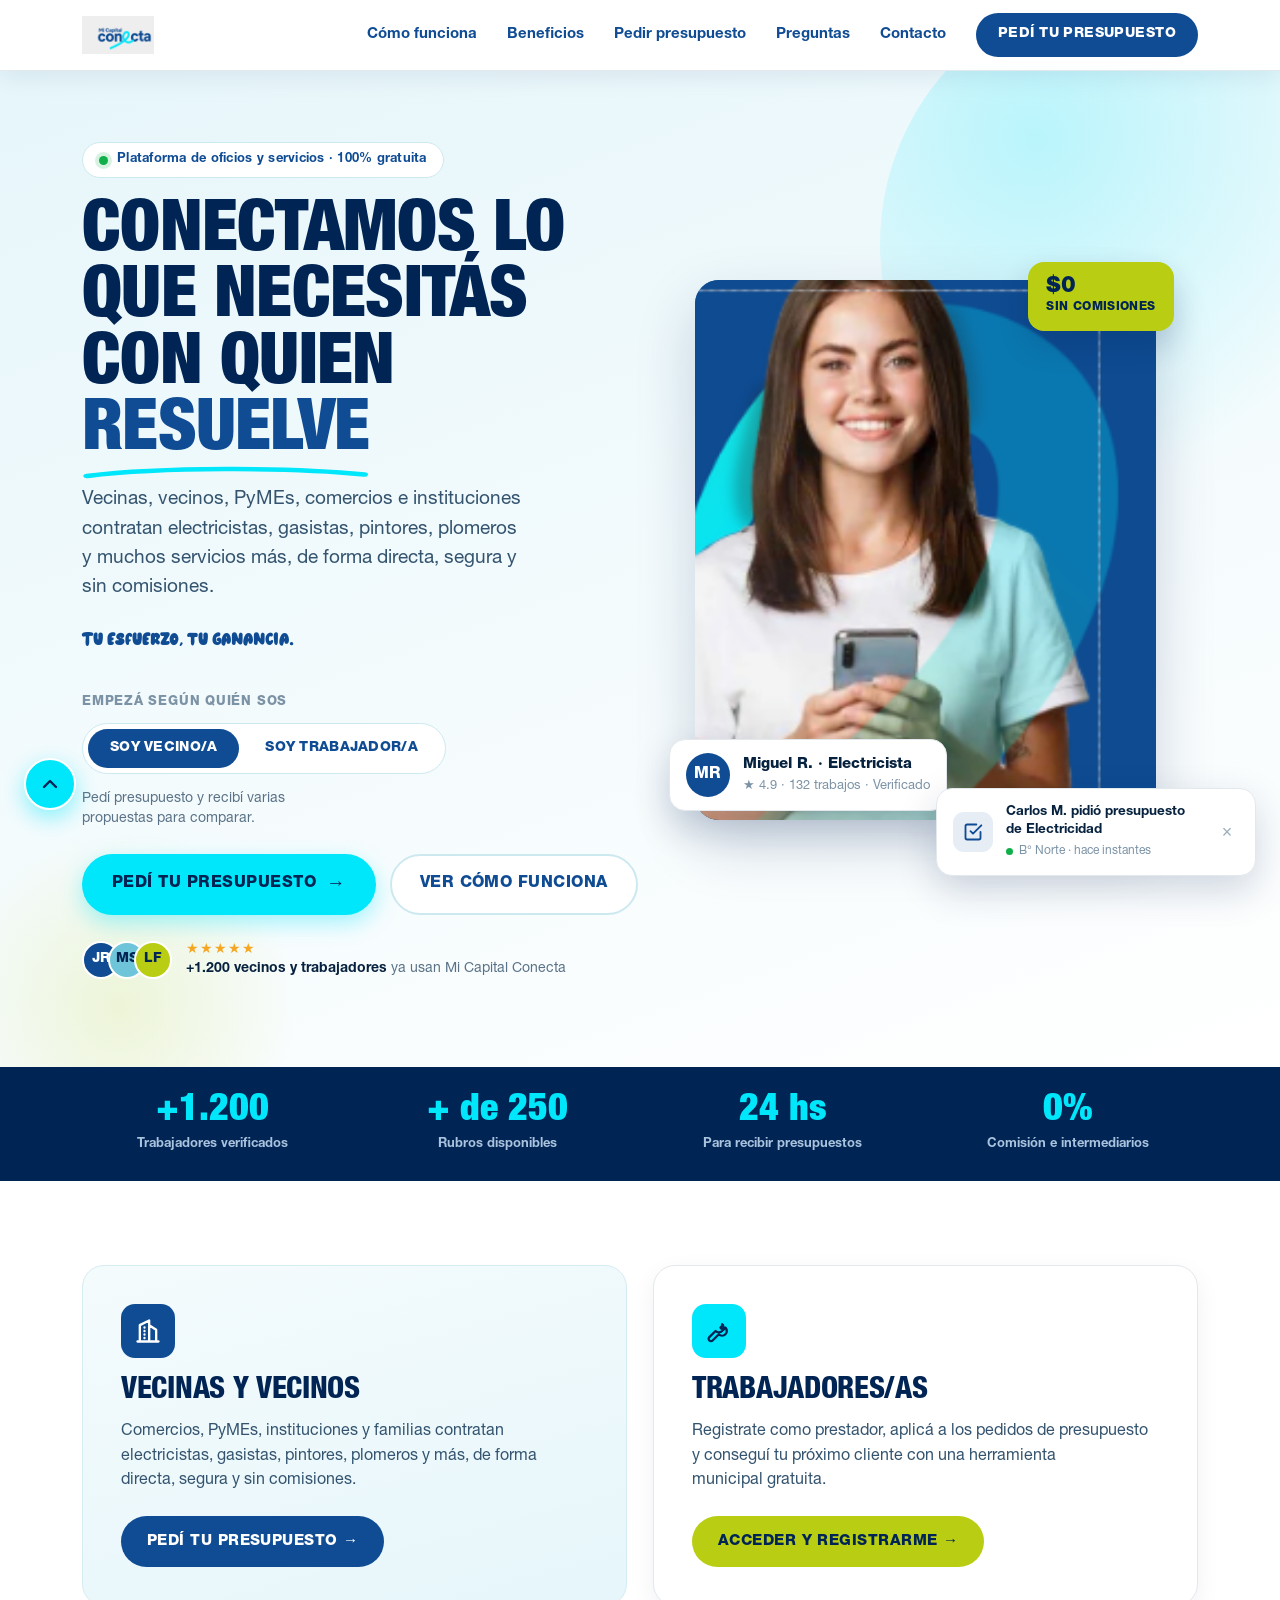
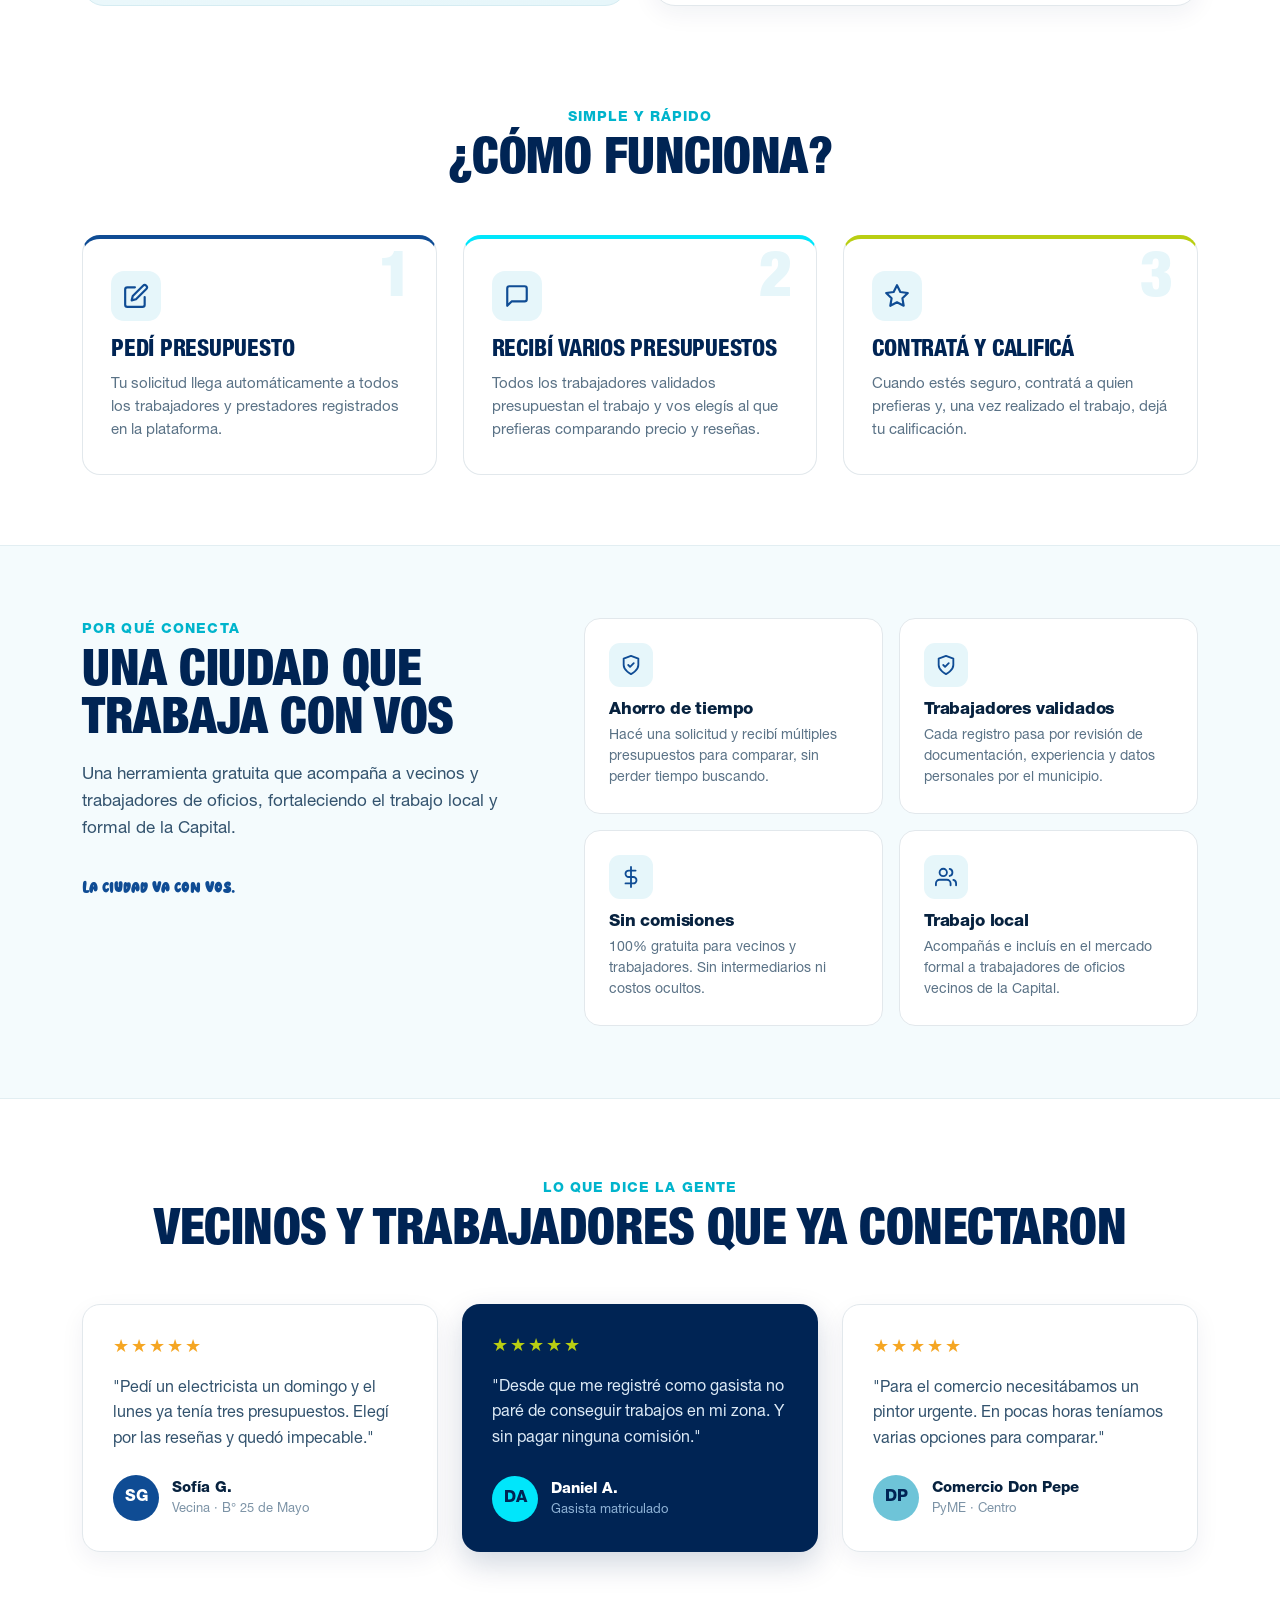
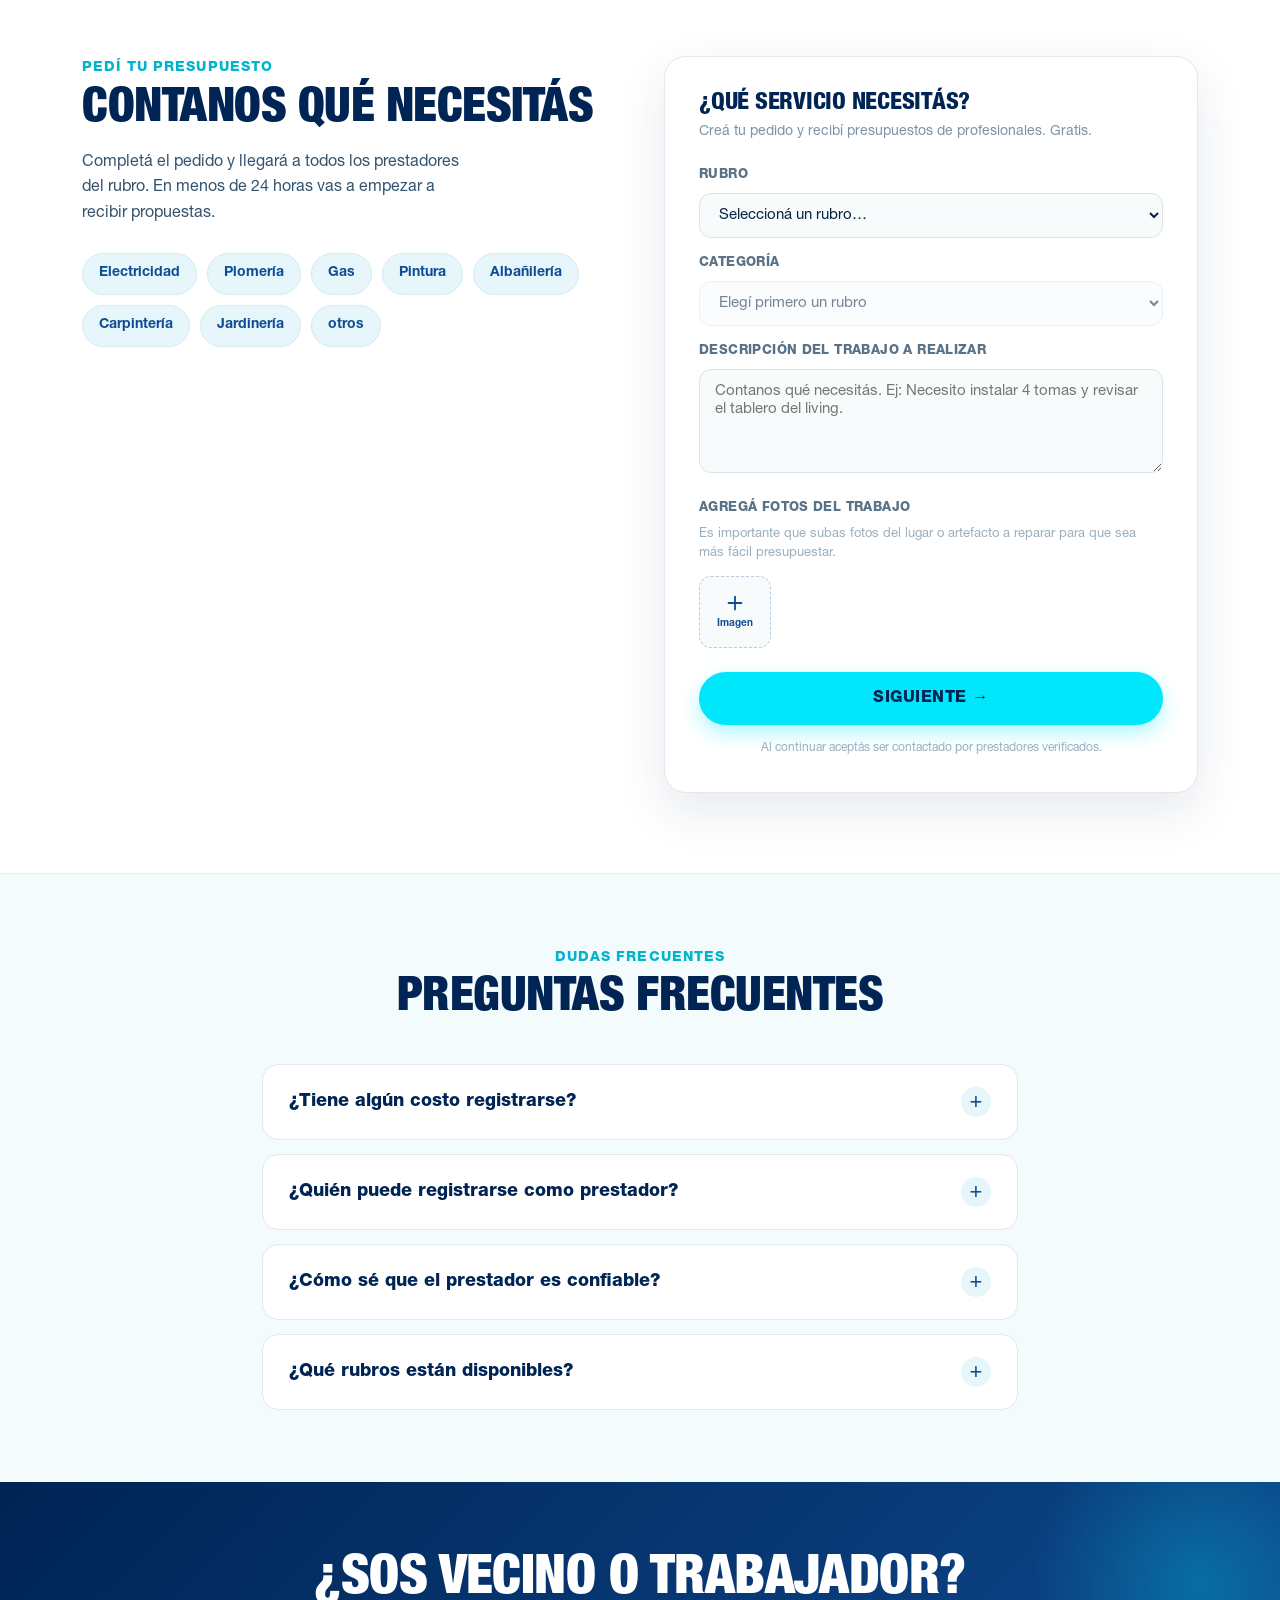
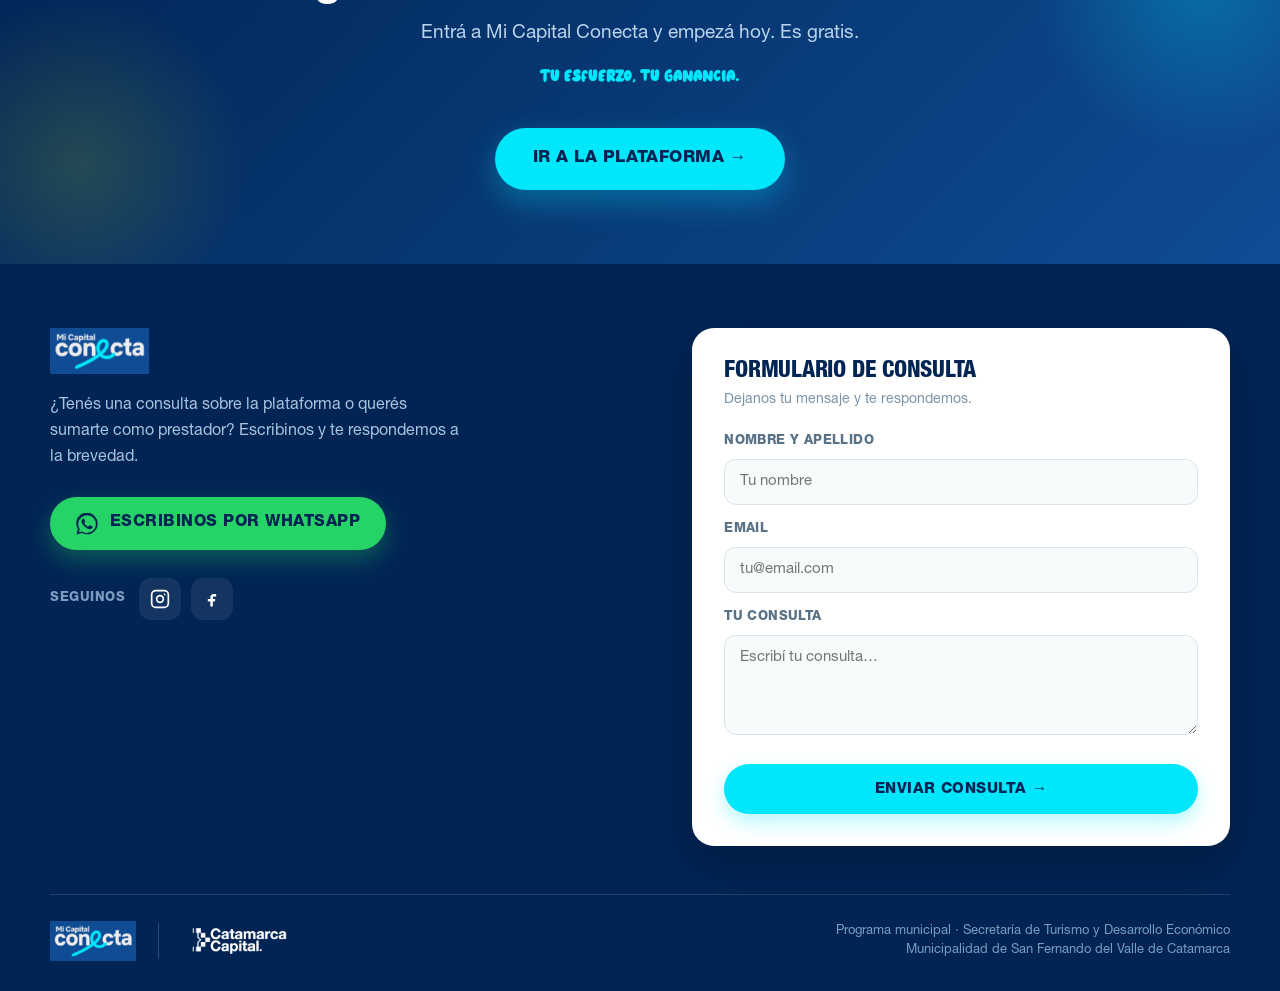
==== project/index.html @ fdd7a9c9 "Linkear botones a URLs reales de la plataforma" ====
<!DOCTYPE html>
<html lang="es">
<head>
  <meta charset="utf-8">
  <meta name="viewport" content="width=device-width, initial-scale=1">
  <title>Mi Capital Conecta · Catamarca Capital</title>
  <link rel="stylesheet" href="_ds/catamarca-capital-design-system-7eade094-0d9d-4013-82f7-50d1be321b53/tokens/fonts.css">
  <link rel="stylesheet" href="_ds/catamarca-capital-design-system-7eade094-0d9d-4013-82f7-50d1be321b53/tokens/colors.css">
  <link rel="stylesheet" href="_ds/catamarca-capital-design-system-7eade094-0d9d-4013-82f7-50d1be321b53/tokens/typography.css">
  <link rel="stylesheet" href="_ds/catamarca-capital-design-system-7eade094-0d9d-4013-82f7-50d1be321b53/tokens/spacing.css">
  <link rel="stylesheet" href="_ds/catamarca-capital-design-system-7eade094-0d9d-4013-82f7-50d1be321b53/tokens/base.css">
  <link rel="stylesheet" href="_ds/catamarca-capital-design-system-7eade094-0d9d-4013-82f7-50d1be321b53/tokens/conecta.css">
  <link rel="stylesheet" href="_ds/catamarca-capital-design-system-7eade094-0d9d-4013-82f7-50d1be321b53/styles.css">
  <style>
    *, *::before, *::after { box-sizing: border-box; }
    html { scroll-behavior: smooth; }
    body { margin: 0; }
    #root { min-height: 100vh; }

    .mcc-link { position: relative; }
    .mcc-link::after {
      content: "";
      position: absolute;
      left: 0; bottom: -4px;
      height: 2px; width: 0;
      background: var(--mcc-cyan);
      transition: width .2s ease-out;
    }
    .mcc-link:hover::after { width: 100%; }

    @keyframes toastIn {
      from { opacity: 0; transform: translateY(14px) scale(.96); }
      to   { opacity: 1; transform: translateY(0) scale(1); }
    }
    @keyframes livePulse {
      0%,100% { box-shadow: 0 0 0 0 rgba(15,176,74,.45); }
      50%      { box-shadow: 0 0 0 5px rgba(15,176,74,0); }
    }
    @keyframes fadeSlideIn {
      from { opacity: 0; transform: translateY(8px); }
      to   { opacity: 1; transform: translateY(0); }
    }

    /* FAQ accordion */
    .faq-answer {
      display: grid;
      grid-template-rows: 0fr;
      transition: grid-template-rows .22s ease-out;
    }
    .faq-answer.open {
      grid-template-rows: 1fr;
    }
    .faq-answer > div { overflow: hidden; }

    /* Form inputs */
    .mcc-input {
      width: 100%;
      font-family: var(--font-sans);
      font-size: 15px;
      color: #07223F;
      background: #F8FBFC;
      border: 1.5px solid #D9E4EA;
      border-radius: 12px;
      padding: 13px 15px;
      outline: none;
      transition: border-color .15s;
    }
    .mcc-input:focus { border-color: #0F4C94; background: #fff; }
    .mcc-input.error { border-color: #E0457B; }
    .mcc-input[disabled] { opacity: .55; cursor: not-allowed; }

    /* Responsive nav collapse */
    @media (max-width: 768px) {
      .nav-links { display: none; }
      .nav-cta { display: none; }
      .hero-grid { grid-template-columns: 1fr !important; }
      .hero-photo { display: none; }
      .stats-grid { grid-template-columns: repeat(2,1fr) !important; }
      .two-col { grid-template-columns: 1fr !important; }
      .three-col { grid-template-columns: 1fr !important; }
      .benefits-grid { grid-template-columns: 1fr !important; }
    }
  </style>
</head>
<body>
<div id="root" class="conecta"></div>

<script src="assets/js/react.production.min.js"></script>
<script src="assets/js/react-dom.production.min.js"></script>
<script>
(function() {
  const { useState, useEffect, useRef, useCallback } = React;
  const e = React.createElement;

  // ── Data ──────────────────────────────────────────────────────────────────

  const RUBROS = {
    'Electricidad': ['Instalación nueva', 'Reparación / arreglo', 'Tablero eléctrico', 'Iluminación', 'Otro'],
    'Plomería': ['Pérdidas / filtraciones', 'Destapaciones', 'Instalación de artefactos', 'Cañerías', 'Otro'],
    'Gas': ['Instalación de gas', 'Reparación', 'Calefón / termotanque', 'Detección de fugas', 'Otro'],
    'Pintura': ['Interior', 'Exterior / frente', 'Impermeabilización', 'Empapelado', 'Otro'],
    'Albañilería': ['Construcción', 'Refacción', 'Revoques', 'Colocación de pisos', 'Otro'],
    'Carpintería': ['Muebles a medida', 'Puertas y ventanas', 'Reparaciones', 'Placards', 'Otro'],
    'Jardinería': ['Mantenimiento', 'Poda', 'Diseño de jardín', 'Riego', 'Otro'],
    'Cuidados domiciliarios': ['Cuidado de adultos', 'Cuidado de niños', 'Acompañamiento', 'Otro'],
    'Otros': ['Cerrajería', 'Aire acondicionado', 'Limpieza', 'Mudanza / fletes', 'Otro'],
  };

  const ACTIVITIES = [
    { icon: 'req',   accent: '#0F4C94', text: 'Carlos M. pidió presupuesto de Electricidad',  meta: 'B° Norte · hace instantes' },
    { icon: 'new',   accent: '#0FB04A', text: 'Se registró un nuevo Plomero verificado',        meta: 'La Chacarita · hace 1 min' },
    { icon: 'quote', accent: '#00B4CC', text: 'Lucía F. recibió 4 presupuestos',                meta: 'Pintura · hace 2 min' },
    { icon: 'new',   accent: '#0FB04A', text: 'Se registró un nuevo Gasista matriculado',       meta: 'B° 25 de Mayo · hace 3 min' },
    { icon: 'req',   accent: '#0F4C94', text: 'Mariana pidió presupuesto de Albañilería',       meta: 'Centro · hace 4 min' },
    { icon: 'star',  accent: '#F5A623', text: 'José R. calificó un trabajo con ★★★★★',         meta: 'Carpintería · hace 5 min' },
    { icon: 'req',   accent: '#0F4C94', text: 'Un comercio pidió un Electricista urgente',      meta: 'Av. Belgrano · hace 6 min' },
  ];

  const ICON_PATHS = {
    req:   'M9 11l3 3L22 4 M21 12v7a2 2 0 0 1-2 2H5a2 2 0 0 1-2-2V5a2 2 0 0 1 2-2h11',
    new:   'M12 5v14 M5 12h14',
    quote: 'M21 15a2 2 0 0 1-2 2H7l-4 4V5a2 2 0 0 1 2-2h14a2 2 0 0 1 2 2z',
    star:  'M12 2l3.09 6.26L22 9.27l-5 4.87 1.18 6.88L12 17.77l-6.18 3.25L7 14.14 2 9.27l6.91-1.01L12 2z',
  };

  const FAQS = [
    { q: '¿Tiene algún costo registrarse?', a: 'No. Mi Capital Conecta es 100% gratuita tanto para los trabajadores como para los vecinos que buscan servicios.' },
    { q: '¿Quién puede registrarse como prestador?', a: 'Cualquier trabajador de oficio o prestador de servicios que resida en la Capital catamarqueña y cuente con la documentación requerida.' },
    { q: '¿Cómo sé que el prestador es confiable?', a: 'Los perfiles son verificados por el municipio. Además, los vecinos pueden dejar calificaciones y reseñas tras contratar cada servicio.' },
    { q: '¿Qué rubros están disponibles?', a: 'Electricidad, plomería, albañilería, pintura, gas, carpintería, jardinería, cuidados domiciliarios y más.' },
  ];

  // ── SVG helpers ───────────────────────────────────────────────────────────

  function Icon({ path, size = 24, stroke = 'currentColor', strokeWidth = 2 }) {
    return e('svg', {
      width: size, height: size, viewBox: '0 0 24 24',
      fill: 'none', stroke, strokeWidth, strokeLinecap: 'round', strokeLinejoin: 'round',
    }, e('path', { d: path }));
  }

  function IconPoly({ points, size = 24, stroke = 'currentColor', strokeWidth = 2 }) {
    return e('svg', {
      width: size, height: size, viewBox: '0 0 24 24',
      fill: 'none', stroke, strokeWidth, strokeLinecap: 'round', strokeLinejoin: 'round',
    }, e('polygon', { points }));
  }

  // ── ActivityToast ─────────────────────────────────────────────────────────

  function ActivityToast() {
    const [index, setIndex] = useState(0);
    const [closed, setClosed] = useState(false);
    const [key, setKey] = useState(0);

    useEffect(() => {
      const t = setInterval(() => {
        setIndex(i => (i + 1) % ACTIVITIES.length);
        setKey(k => k + 1);
      }, 4500);
      return () => clearInterval(t);
    }, []);

    if (closed) return null;

    const act = ACTIVITIES[index];
    return e('div', {
      key,
      style: {
        position: 'fixed', right: 24, bottom: 24, zIndex: 50,
        width: 320, maxWidth: 'calc(100vw - 48px)',
        background: '#fff', border: '1px solid #E2E8EC', borderRadius: 16,
        boxShadow: '0 14px 38px rgba(0,36,84,.18)', padding: '14px 16px',
        display: 'flex', alignItems: 'center', gap: 13,
        animation: 'toastIn .5s cubic-bezier(.22,1.2,.36,1)',
      },
    },
      e('span', {
        style: {
          flex: 'none', width: 40, height: 40, borderRadius: 11,
          background: act.accent + '1A',
          display: 'flex', alignItems: 'center', justifyContent: 'center',
        },
      },
        e('svg', { width: 20, height: 20, viewBox: '0 0 24 24', fill: 'none', stroke: act.accent, strokeWidth: 2.2, strokeLinecap: 'round', strokeLinejoin: 'round' },
          e('path', { d: ICON_PATHS[act.icon] }))
      ),
      e('div', { style: { flex: 1, minWidth: 0 } },
        e('div', { style: { fontSize: 13.5, fontWeight: 700, lineHeight: 1.35, color: '#07223F' } }, act.text),
        e('div', { style: { display: 'flex', alignItems: 'center', gap: 6, marginTop: 3 } },
          e('span', { style: { width: 7, height: 7, borderRadius: 999, background: '#0FB04A', animation: 'livePulse 1.8s infinite' } }),
          e('span', { style: { fontSize: 12, color: '#7C93A6' } }, act.meta)
        )
      ),
      e('button', {
        onClick: () => setClosed(true),
        'aria-label': 'Cerrar',
        style: {
          flex: 'none', width: 24, height: 24, border: 'none', background: 'none',
          cursor: 'pointer', color: '#9AAFBD', fontSize: 18, lineHeight: 1, padding: 0,
        },
      }, '×')
    );
  }

  // ── Header ────────────────────────────────────────────────────────────────

  function Header() {
    return e('header', {
      style: {
        position: 'fixed', left: 0, right: 0, top: 0, zIndex: 40,
        background: 'rgba(255,255,255,.94)', backdropFilter: 'blur(12px)',
        borderBottom: '1px solid #E2E8EC', boxShadow: '0 6px 24px rgba(0,36,84,.08)',
      },
    },
      e('div', {
        style: { maxWidth: 1180, margin: '0 auto', padding: '13px 32px', display: 'flex', alignItems: 'center', justifyContent: 'space-between', gap: 24 },
      },
        e('img', { src: 'assets/conecta-color.png', alt: 'Mi Capital Conecta', style: { height: 38, width: 'auto', display: 'block' } }),
        e('nav', { className: 'nav-links', style: { display: 'flex', alignItems: 'center', gap: 30 } },
          e('a', { href: '#como',         className: 'mcc-link', style: { fontSize: 15, fontWeight: 600, color: '#0F4C94', textDecoration: 'none' } }, 'Cómo funciona'),
          e('a', { href: '#porque',       className: 'mcc-link', style: { fontSize: 15, fontWeight: 600, color: '#0F4C94', textDecoration: 'none' } }, 'Beneficios'),
          e('a', { href: '#presupuesto',  className: 'mcc-link', style: { fontSize: 15, fontWeight: 600, color: '#0F4C94', textDecoration: 'none' } }, 'Pedir presupuesto'),
          e('a', { href: '#faq',          className: 'mcc-link', style: { fontSize: 15, fontWeight: 600, color: '#0F4C94', textDecoration: 'none' } }, 'Preguntas'),
          e('a', { href: '#contacto',     className: 'mcc-link', style: { fontSize: 15, fontWeight: 600, color: '#0F4C94', textDecoration: 'none' } }, 'Contacto'),
          e('a', {
            href: '#presupuesto',
            style: {
              fontFamily: 'var(--font-heading)', fontWeight: 800, fontSize: 14,
              textTransform: 'uppercase', letterSpacing: '.03em',
              color: '#fff', background: '#0F4C94', borderRadius: 999,
              padding: '11px 22px', textDecoration: 'none',
            },
          }, 'Pedí tu presupuesto')
        )
      )
    );
  }

  // ── Hero ──────────────────────────────────────────────────────────────────

  function Hero({ audience, setAudience }) {
    const isVecino = audience === 'vecino';

    const audienceText = isVecino
      ? 'Vecinas, vecinos, PyMEs, comercios e instituciones contratan electricistas, gasistas, pintores, plomeros y muchos servicios más, de forma directa, segura y sin comisiones.'
      : 'Registrate como trabajador o proveedor, aplicá a los pedidos de presupuesto y conseguí tu próximo cliente con una herramienta municipal totalmente gratuita.';

    const audienceCta = isVecino ? 'Pedí tu presupuesto' : 'Quiero registrarme';
    const audienceHint = isVecino
      ? 'Pedí presupuesto y recibí varias propuestas para comparar.'
      : 'Registrate gratis y aplicá a los pedidos de tu zona.';

    function TabBtn({ label, active, onClick }) {
      return e('button', {
        onClick,
        style: {
          fontFamily: 'var(--font-heading)', fontWeight: 800, fontSize: 14,
          textTransform: 'uppercase', letterSpacing: '.02em', cursor: 'pointer',
          border: 'none', borderRadius: 999, padding: '11px 22px',
          transition: 'all .18s ease-out',
          background: active ? '#0F4C94' : 'transparent',
          color: active ? '#fff' : '#0F4C94',
        },
      }, label);
    }

    return e('section', {
      id: 'top',
      style: {
        position: 'relative',
        background: 'linear-gradient(160deg,#E6F6FA 0%,#F4FBFD 55%,#ffffff 100%)',
        overflow: 'hidden', paddingTop: 78,
      },
    },
      // Decorative blobs
      e('div', { style: { position: 'absolute', right: -120, top: -80, width: 520, height: 520, borderRadius: '50%', background: 'radial-gradient(circle at 30% 30%,rgba(0,230,251,.22),rgba(0,230,251,0) 70%)' } }),
      e('div', { style: { position: 'absolute', left: -60, bottom: -120, width: 360, height: 360, borderRadius: '50%', background: 'radial-gradient(circle at 50% 50%,rgba(185,206,18,.16),rgba(185,206,18,0) 70%)' } }),

      e('div', {
        className: 'hero-grid',
        style: { position: 'relative', maxWidth: 1180, margin: '0 auto', padding: '0 32px 88px', display: 'grid', gridTemplateColumns: '1.05fr .95fr', gap: 56, alignItems: 'center' },
      },
        // Left column
        e('div', null,
          // Live badge
          e('div', {
            style: { display: 'inline-flex', alignItems: 'center', gap: 9, background: '#fff', border: '1px solid #CDE9F0', borderRadius: 999, padding: '7px 16px', marginBottom: 24 },
          },
            e('span', { style: { width: 9, height: 9, borderRadius: 999, background: '#0FB04A', boxShadow: '0 0 0 4px rgba(15,176,74,.16)' } }),
            e('span', { style: { fontSize: 13, fontWeight: 700, letterSpacing: '.02em', color: '#0F4C94' } }, 'Plataforma de oficios y servicios · 100% gratuita')
          ),

          // H1
          e('h1', {
            style: { fontFamily: 'var(--font-condensed)', fontWeight: 900, textTransform: 'uppercase', lineHeight: .92, letterSpacing: '-.01em', fontSize: 72, color: '#002454', margin: '0 0 18px' },
          },
            'Conectamos lo que necesitás con quien ',
            e('span', { style: { color: '#0F4C94', position: 'relative' } },
              'resuelve',
              e('svg', { viewBox: '0 0 220 24', style: { position: 'absolute', left: 0, bottom: -12, width: '100%', height: 18 }, preserveAspectRatio: 'none' },
                e('path', { d: 'M4 16 C 60 4, 160 4, 216 14', fill: 'none', stroke: '#00E6FB', strokeWidth: 6, strokeLinecap: 'round' })
              )
            )
          ),

          e('p', { style: { fontSize: 19, lineHeight: 1.55, color: '#33536E', maxWidth: 520, margin: '18px 0 14px' } }, audienceText),
          e('p', { style: { fontFamily: 'var(--font-claim)', fontSize: 30, color: '#0F4C94', margin: '0 0 30px' } }, 'Tu esfuerzo, tu ganancia.'),

          // Audience toggle
          e('div', { style: { marginBottom: 24 } },
            e('div', { style: { fontFamily: 'var(--font-heading)', fontWeight: 800, textTransform: 'uppercase', letterSpacing: '.06em', fontSize: 13, color: '#7C93A6', marginBottom: 10 } }, 'Empezá según quién sos'),
            e('div', { style: { display: 'flex', flexWrap: 'wrap', gap: 16, alignItems: 'center' } },
              e('div', { style: { display: 'inline-flex', background: '#fff', border: '1px solid #CDE9F0', borderRadius: 999, padding: 5, gap: 4 } },
                e(TabBtn, { label: 'Soy vecino/a',     active: isVecino,  onClick: () => setAudience('vecino') }),
                e(TabBtn, { label: 'Soy trabajador/a', active: !isVecino, onClick: () => setAudience('trabajador') })
              ),
              e('span', { style: { fontSize: 14, lineHeight: 1.4, color: '#5A7286', maxWidth: 240 } }, audienceHint)
            )
          ),

          // CTAs
          e('div', { style: { display: 'flex', gap: 14, flexWrap: 'nowrap', alignItems: 'stretch' } },
            e('a', {
              href: isVecino ? 'https://catamarca.qxm.com.ar/pedido/nuevo' : 'https://catamarca.qxm.com.ar/registro/trabajadores/legales',
              target: '_blank', rel: 'noopener',
              style: { display: 'inline-flex', alignItems: 'center', gap: 10, fontFamily: 'var(--font-heading)', fontWeight: 800, fontSize: 16, textTransform: 'uppercase', letterSpacing: '.03em', color: '#002454', background: '#00E6FB', borderRadius: 999, padding: '16px 30px', textDecoration: 'none', boxShadow: '0 8px 22px rgba(0,230,251,.35)' },
            }, audienceCta, e('span', { style: { fontSize: 19 } }, '→')),
            e('a', {
              href: '#como',
              style: { display: 'inline-flex', alignItems: 'center', fontFamily: 'var(--font-heading)', fontWeight: 800, fontSize: 16, textTransform: 'uppercase', letterSpacing: '.03em', color: '#0F4C94', background: '#fff', border: '2px solid #CDE9F0', borderRadius: 999, padding: '14px 28px', textDecoration: 'none' },
            }, 'Ver cómo funciona')
          ),

          // Trust row
          e('div', { style: { display: 'flex', alignItems: 'center', gap: 14, marginTop: 26 } },
            e('div', { style: { display: 'flex' } },
              e('span', { style: { width: 38, height: 38, borderRadius: '50%', background: '#0F4C94', color: '#fff', fontFamily: 'var(--font-heading)', fontWeight: 800, fontSize: 14, display: 'flex', alignItems: 'center', justifyContent: 'center', border: '2px solid #fff' } }, 'JR'),
              e('span', { style: { width: 38, height: 38, borderRadius: '50%', background: '#6EC4D8', color: '#002454', fontFamily: 'var(--font-heading)', fontWeight: 800, fontSize: 14, display: 'flex', alignItems: 'center', justifyContent: 'center', border: '2px solid #fff', marginLeft: -12 } }, 'MS'),
              e('span', { style: { width: 38, height: 38, borderRadius: '50%', background: '#B9CE12', color: '#002454', fontFamily: 'var(--font-heading)', fontWeight: 800, fontSize: 14, display: 'flex', alignItems: 'center', justifyContent: 'center', border: '2px solid #fff', marginLeft: -12 } }, 'LF')
            ),
            e('div', { style: { fontSize: 14, lineHeight: 1.35, color: '#5A7286' } },
              e('span', { style: { color: '#F5A623', letterSpacing: 1 } }, '★★★★★'),
              e('br'),
              e('strong', { style: { color: '#07223F' } }, '+1.200 vecinos y trabajadores'),
              ' ya usan Mi Capital Conecta'
            )
          )
        ),

        // Right column — photo + floating cards
        e('div', { className: 'hero-photo', style: { position: 'relative', width: 461, height: 561 } },
          e('img', {
            src: isVecino ? 'assets/hero-chica.png' : 'assets/hero-trabajador-foto.jpg',
            alt: isVecino ? 'Vecina usando Mi Capital Conecta' : 'Trabajador realizando un oficio',
            style: {
              display: 'block', width: '100%', height: 540,
              objectFit: 'cover', objectPosition: isVecino ? '50% 15%' : '50% 35%',
              borderRadius: 24, boxShadow: '0 24px 60px rgba(0,36,84,.18)',
              background: 'linear-gradient(150deg,#0F4C94,#002454)',
            },
          }),

          // Chip card
          e('div', {
            style: { position: 'absolute', left: -26, bottom: 30, background: '#fff', border: '1px solid #E2E8EC', borderRadius: 16, boxShadow: '0 16px 36px rgba(0,36,84,.18)', padding: '13px 16px', display: 'flex', alignItems: 'center', gap: 13 },
          },
            e('span', {
              style: { width: 44, height: 44, borderRadius: '50%', background: isVecino ? '#0F4C94' : '#B9CE12', color: isVecino ? '#fff' : '#002454', fontFamily: 'var(--font-heading)', fontWeight: 800, display: 'flex', alignItems: 'center', justifyContent: 'center', fontSize: 16 },
            }, isVecino ? 'MR' : 'E'),
            e('div', null,
              e('div', { style: { fontWeight: 800, fontSize: 15, color: '#07223F' } }, isVecino ? 'Miguel R. · Electricista' : 'Nuevo pedido · Electricidad'),
              e('div', { style: { fontSize: 13, color: '#7C93A6' } }, isVecino ? '★ 4.9 · 132 trabajos · Verificado' : 'A 1,2 km de vos · hace 5 min')
            )
          ),

          // $0 badge
          e('div', {
            style: { position: 'absolute', top: -18, right: -18, background: '#B9CE12', color: '#002454', borderRadius: 16, padding: '14px 18px', boxShadow: '0 14px 30px rgba(0,36,84,.2)' },
          },
            e('div', { style: { fontFamily: 'var(--font-heading)', fontWeight: 900, fontSize: 22, lineHeight: 1 } }, '$0'),
            e('div', { style: { fontSize: 12, fontWeight: 800, textTransform: 'uppercase', letterSpacing: '.03em' } }, 'Sin comisiones')
          )
        )
      )
    );
  }

  // ── Stats strip ───────────────────────────────────────────────────────────

  function StatsStrip() {
    const stats = [
      { val: '+1.200', label: 'Trabajadores verificados' },
      { val: '+ de 250', label: 'Rubros disponibles' },
      { val: '24 hs', label: 'Para recibir presupuestos' },
      { val: '0%', label: 'Comisión e intermediarios' },
    ];
    return e('section', { style: { background: '#002454' } },
      e('div', {
        className: 'stats-grid',
        style: { maxWidth: 1180, margin: '0 auto', padding: '26px 32px', display: 'grid', gridTemplateColumns: 'repeat(4,1fr)', gap: 24 },
      },
        stats.map((s, i) => e('div', { key: i, style: { textAlign: 'center' } },
          e('div', { style: { fontFamily: 'var(--font-condensed)', fontWeight: 900, fontSize: 38, color: '#00E6FB', lineHeight: 1 } }, s.val),
          e('div', { style: { fontSize: 13, fontWeight: 700, color: '#A9C3DE', marginTop: 4 } }, s.label)
        ))
      )
    );
  }

  // ── Two audiences ─────────────────────────────────────────────────────────

  function TwoAudiences() {
    return e('section', { style: { maxWidth: 1180, margin: '0 auto', padding: '84px 32px 30px' } },
      e('div', {
        className: 'two-col',
        style: { display: 'grid', gridTemplateColumns: '1fr 1fr', gap: 26 },
      },
        e('div', { style: { background: 'linear-gradient(165deg,#F4FBFD,#E6F6FA)', border: '1px solid #D5ECF2', borderRadius: 22, padding: 38 } },
          e('span', { style: { display: 'inline-flex', width: 54, height: 54, borderRadius: 14, background: '#0F4C94', alignItems: 'center', justifyContent: 'center', marginBottom: 18 } },
            e('svg', { width: 28, height: 28, viewBox: '0 0 24 24', fill: 'none', stroke: '#fff', strokeWidth: 2, strokeLinecap: 'round', strokeLinejoin: 'round' },
              e('path', { d: 'M3 21h18M5 21V7l8-4v18M19 21V11l-6-4' }),
              e('path', { d: 'M9 9v.01M9 12v.01M9 15v.01M9 18v.01' })
            )
          ),
          e('h3', { style: { fontFamily: 'var(--font-condensed)', fontWeight: 800, textTransform: 'uppercase', fontSize: 30, color: '#002454', margin: '0 0 10px' } }, 'Vecinas y vecinos'),
          e('p', { style: { fontSize: 16, lineHeight: 1.55, color: '#33536E', margin: '0 0 22px' } }, 'Comercios, PyMEs, instituciones y familias contratan electricistas, gasistas, pintores, plomeros y más, de forma directa, segura y sin comisiones.'),
          e('a', { href: 'https://catamarca.qxm.com.ar/pedido/nuevo', target: '_blank', rel: 'noopener', style: { display: 'inline-flex', alignItems: 'center', gap: 8, fontFamily: 'var(--font-heading)', fontWeight: 800, textTransform: 'uppercase', letterSpacing: '.03em', fontSize: 15, color: '#fff', background: '#0F4C94', borderRadius: 999, padding: '14px 26px', textDecoration: 'none' } }, 'Pedí tu presupuesto →')
        ),
        e('div', { style: { background: '#fff', border: '1px solid #E2E8EC', borderRadius: 22, padding: 38, boxShadow: '0 8px 24px rgba(0,36,84,.06)' } },
          e('span', { style: { display: 'inline-flex', width: 54, height: 54, borderRadius: 14, background: '#00E6FB', alignItems: 'center', justifyContent: 'center', marginBottom: 18 } },
            e('svg', { width: 28, height: 28, viewBox: '0 0 24 24', fill: 'none', stroke: '#002454', strokeWidth: 2, strokeLinecap: 'round', strokeLinejoin: 'round' },
              e('path', { d: 'M14.7 6.3a4 4 0 0 1-5.66 5.66l-5.34 5.34a2 2 0 1 0 2.83 2.83l5.34-5.34a4 4 0 0 0 5.66-5.66l-2.12 2.12-2.12-2.12 2.12-2.12z' })
            )
          ),
          e('h3', { style: { fontFamily: 'var(--font-condensed)', fontWeight: 800, textTransform: 'uppercase', fontSize: 30, color: '#002454', margin: '0 0 10px' } }, 'Trabajadores/as'),
          e('p', { style: { fontSize: 16, lineHeight: 1.55, color: '#33536E', margin: '0 0 22px' } }, 'Registrate como prestador, aplicá a los pedidos de presupuesto y conseguí tu próximo cliente con una herramienta municipal gratuita.'),
          e('a', { href: 'https://catamarca.qxm.com.ar/registro/trabajadores/legales', target: '_blank', rel: 'noopener', style: { display: 'inline-flex', alignItems: 'center', gap: 8, fontFamily: 'var(--font-heading)', fontWeight: 800, textTransform: 'uppercase', letterSpacing: '.03em', fontSize: 15, color: '#002454', background: '#B9CE12', borderRadius: 999, padding: '14px 26px', textDecoration: 'none' } }, 'Acceder y registrarme →')
        )
      )
    );
  }

  // ── How it works ──────────────────────────────────────────────────────────

  function HowItWorks() {
    const steps = [
      {
        num: '1', topColor: '#0F4C94',
        iconPath: 'M11 4H4a2 2 0 0 0-2 2v14a2 2 0 0 0 2 2h14a2 2 0 0 0 2-2v-7 M18.5 2.5a2.12 2.12 0 0 1 3 3L12 15l-4 1 1-4z',
        title: 'Pedí presupuesto',
        desc: 'Tu solicitud llega automáticamente a todos los trabajadores y prestadores registrados en la plataforma.',
      },
      {
        num: '2', topColor: '#00E6FB',
        iconPath: 'M21 15a2 2 0 0 1-2 2H7l-4 4V5a2 2 0 0 1 2-2h14a2 2 0 0 1 2 2z',
        title: 'Recibí varios presupuestos',
        desc: 'Todos los trabajadores validados presupuestan el trabajo y vos elegís al que prefieras comparando precio y reseñas.',
      },
      {
        num: '3', topColor: '#B9CE12',
        iconPoly: '12 2 15.09 8.26 22 9.27 17 14.14 18.18 21.02 12 17.77 5.82 21.02 7 14.14 2 9.27 8.91 8.26 12 2',
        title: 'Contratá y calificá',
        desc: 'Cuando estés seguro, contratá a quien prefieras y, una vez realizado el trabajo, dejá tu calificación.',
      },
    ];

    return e('section', { id: 'como', style: { maxWidth: 1180, margin: '0 auto', padding: '70px 32px' } },
      e('div', { style: { textAlign: 'center', marginBottom: 48 } },
        e('span', { style: { fontFamily: 'var(--font-heading)', fontWeight: 800, textTransform: 'uppercase', letterSpacing: '.08em', fontSize: 14, color: '#00B4CC' } }, 'Simple y rápido'),
        e('h2', { style: { fontFamily: 'var(--font-condensed)', fontWeight: 900, textTransform: 'uppercase', fontSize: 50, color: '#002454', margin: '8px 0 0', lineHeight: .95 } }, '¿Cómo funciona?')
      ),
      e('div', {
        className: 'three-col',
        style: { display: 'grid', gridTemplateColumns: 'repeat(3,1fr)', gap: 26 },
      },
        steps.map((s, i) => e('div', {
          key: i,
          style: { position: 'relative', background: '#fff', border: '1px solid #E2E8EC', borderTop: `4px solid ${s.topColor}`, borderRadius: 18, padding: '32px 28px' },
        },
          e('div', { style: { fontFamily: 'var(--font-condensed)', fontWeight: 900, fontSize: 64, color: '#E6F6FA', lineHeight: .8, position: 'absolute', top: 18, right: 24 } }, s.num),
          e('span', { style: { display: 'inline-flex', width: 50, height: 50, borderRadius: 13, background: '#E6F6FA', alignItems: 'center', justifyContent: 'center', marginBottom: 18 } },
            s.iconPoly
              ? e('svg', { width: 26, height: 26, viewBox: '0 0 24 24', fill: 'none', stroke: '#0F4C94', strokeWidth: 2, strokeLinecap: 'round', strokeLinejoin: 'round' }, e('polygon', { points: s.iconPoly }))
              : e('svg', { width: 26, height: 26, viewBox: '0 0 24 24', fill: 'none', stroke: '#0F4C94', strokeWidth: 2, strokeLinecap: 'round', strokeLinejoin: 'round' }, e('path', { d: s.iconPath }))
          ),
          e('h3', { style: { fontFamily: 'var(--font-condensed)', fontWeight: 800, textTransform: 'uppercase', fontSize: 23, color: '#002454', margin: '0 0 8px' } }, s.title),
          e('p', { style: { fontSize: 15, lineHeight: 1.55, color: '#5A7286', margin: 0 } }, s.desc)
        ))
      )
    );
  }

  // ── Benefits ──────────────────────────────────────────────────────────────

  function Benefits() {
    const items = [
      { iconPath: 'M12 22s8-4 8-10V5l-8-3-8 3v7c0 6 8 10 8 10z M9 12l2 2 4-4', title: 'Ahorro de tiempo', desc: 'Hacé una solicitud y recibí múltiples presupuestos para comparar, sin perder tiempo buscando.' },
      { iconPath: 'M12 22s8-4 8-10V5l-8-3-8 3v7c0 6 8 10 8 10z M9 12l2 2 4-4', title: 'Trabajadores validados', desc: 'Cada registro pasa por revisión de documentación, experiencia y datos personales por el municipio.' },
      { iconPath: 'M12 1v22 M17 5H9.5a3.5 3.5 0 0 0 0 7h5a3.5 3.5 0 0 1 0 7H6', title: 'Sin comisiones', desc: '100% gratuita para vecinos y trabajadores. Sin intermediarios ni costos ocultos.' },
      { iconPath: 'M17 21v-2a4 4 0 0 0-4-4H5a4 4 0 0 0-4 4v2 M9 11a4 4 0 1 0 0-8 4 4 0 0 0 0 8z M23 21v-2a4 4 0 0 0-3-3.87 M16 3.13a4 4 0 0 1 0 7.75', title: 'Trabajo local', desc: 'Acompañás e incluís en el mercado formal a trabajadores de oficios vecinos de la Capital.' },
    ];

    return e('section', { id: 'porque', style: { background: '#F4FBFD', borderTop: '1px solid #E2EEF2', borderBottom: '1px solid #E2EEF2' } },
      e('div', { style: { maxWidth: 1180, margin: '0 auto', padding: '72px 32px' } },
        e('div', {
          className: 'two-col',
          style: { display: 'grid', gridTemplateColumns: '.85fr 1.15fr', gap: 48, alignItems: 'start' },
        },
          e('div', null,
            e('span', { style: { fontFamily: 'var(--font-heading)', fontWeight: 800, textTransform: 'uppercase', letterSpacing: '.08em', fontSize: 14, color: '#00B4CC' } }, 'Por qué Conecta'),
            e('h2', { style: { fontFamily: 'var(--font-condensed)', fontWeight: 900, textTransform: 'uppercase', fontSize: 50, color: '#002454', margin: '8px 0 16px', lineHeight: .95 } }, 'Una ciudad que trabaja con vos'),
            e('p', { style: { fontSize: 17, lineHeight: 1.6, color: '#33536E', margin: '0 0 24px' } }, 'Una herramienta gratuita que acompaña a vecinos y trabajadores de oficios, fortaleciendo el trabajo local y formal de la Capital.'),
            e('p', { style: { fontFamily: 'var(--font-claim)', fontSize: 26, color: '#0F4C94', margin: 0 } }, 'La ciudad va con vos.')
          ),
          e('div', {
            className: 'benefits-grid',
            style: { display: 'grid', gridTemplateColumns: '1fr 1fr', gap: 16 },
          },
            items.map((item, i) => e('div', { key: i, style: { background: '#fff', border: '1px solid #E2E8EC', borderRadius: 16, padding: 24 } },
              e('span', { style: { display: 'inline-flex', width: 44, height: 44, borderRadius: 11, background: '#E6F6FA', alignItems: 'center', justifyContent: 'center', marginBottom: 14 } },
                e('svg', { width: 22, height: 22, viewBox: '0 0 24 24', fill: 'none', stroke: '#0F4C94', strokeWidth: 2, strokeLinecap: 'round', strokeLinejoin: 'round' },
                  e('path', { d: item.iconPath }))
              ),
              e('h4', { style: { fontWeight: 800, fontSize: 17, color: '#07223F', margin: '0 0 6px' } }, item.title),
              e('p', { style: { fontSize: 14, lineHeight: 1.5, color: '#5A7286', margin: 0 } }, item.desc)
            ))
          )
        )
      )
    );
  }

  // ── Testimonials ──────────────────────────────────────────────────────────

  function Testimonials() {
    const cards = [
      { stars: '★★★★★', starColor: '#F5A623', quote: '"Pedí un electricista un domingo y el lunes ya tenía tres presupuestos. Elegí por las reseñas y quedó impecable."', initials: 'SG', avatarBg: '#0F4C94', avatarColor: '#fff', name: 'Sofía G.', sub: 'Vecina · B° 25 de Mayo', dark: false },
      { stars: '★★★★★', starColor: '#B9CE12', quote: '"Desde que me registré como gasista no paré de conseguir trabajos en mi zona. Y sin pagar ninguna comisión."', initials: 'DA', avatarBg: '#00E6FB', avatarColor: '#002454', name: 'Daniel A.', sub: 'Gasista matriculado', dark: true },
      { stars: '★★★★★', starColor: '#F5A623', quote: '"Para el comercio necesitábamos un pintor urgente. En pocas horas teníamos varias opciones para comparar."', initials: 'DP', avatarBg: '#6EC4D8', avatarColor: '#002454', name: 'Comercio Don Pepe', sub: 'PyME · Centro', dark: false },
    ];

    return e('section', { style: { maxWidth: 1180, margin: '0 auto', padding: '78px 32px 24px' } },
      e('div', { style: { textAlign: 'center', marginBottom: 46 } },
        e('span', { style: { fontFamily: 'var(--font-heading)', fontWeight: 800, textTransform: 'uppercase', letterSpacing: '.08em', fontSize: 14, color: '#00B4CC' } }, 'Lo que dice la gente'),
        e('h2', { style: { fontFamily: 'var(--font-condensed)', fontWeight: 900, textTransform: 'uppercase', fontSize: 50, color: '#002454', margin: '8px 0 0', lineHeight: .95 } }, 'Vecinos y trabajadores que ya conectaron')
      ),
      e('div', {
        className: 'three-col',
        style: { display: 'grid', gridTemplateColumns: 'repeat(3,1fr)', gap: 24 },
      },
        cards.map((c, i) => e('div', {
          key: i,
          style: {
            background: c.dark ? '#002454' : '#fff',
            border: c.dark ? 'none' : '1px solid #E2E8EC',
            borderRadius: 18, padding: 30,
            boxShadow: c.dark ? '0 12px 30px rgba(0,36,84,.18)' : '0 8px 24px rgba(0,36,84,.06)',
            display: 'flex', flexDirection: 'column',
          },
        },
          e('div', { style: { color: c.starColor, fontSize: 18, letterSpacing: 2, marginBottom: 14 } }, c.stars),
          e('p', { style: { fontSize: 16, lineHeight: 1.6, color: c.dark ? '#DCEAF6' : '#33536E', margin: '0 0 22px', flex: 1 } }, c.quote),
          e('div', { style: { display: 'flex', alignItems: 'center', gap: 13 } },
            e('span', { style: { width: 46, height: 46, borderRadius: '50%', background: c.avatarBg, color: c.avatarColor, fontFamily: 'var(--font-heading)', fontWeight: 800, display: 'flex', alignItems: 'center', justifyContent: 'center', fontSize: 16 } }, c.initials),
            e('div', null,
              e('div', { style: { fontWeight: 800, fontSize: 15, color: c.dark ? '#fff' : '#07223F' } }, c.name),
              e('div', { style: { fontSize: 13, color: c.dark ? '#8FB3D6' : '#7C93A6' } }, c.sub)
            )
          )
        ))
      )
    );
  }

  // ── Budget Form ───────────────────────────────────────────────────────────

  function BudgetForm() {
    const [form, setForm] = useState({ rubro: '', categoria: '', desc: '', fotos: [] });
    const [errors, setErrors] = useState({});
    const [sent, setSent] = useState(false);

    function setField(k, v) {
      setForm(f => {
        const next = { ...f, [k]: v };
        if (k === 'rubro') next.categoria = '';
        return next;
      });
      setErrors(e => ({ ...e, [k]: undefined }));
    }

    function addFotos(fileList) {
      const files = Array.from(fileList || []).slice(0, 5 - form.fotos.length);
      Promise.all(files.map(f => new Promise(res => {
        const r = new FileReader();
        r.onload = () => res({ name: f.name, url: r.result });
        r.readAsDataURL(f);
      }))).then(imgs => setForm(f => ({ ...f, fotos: [...f.fotos, ...imgs] })));
    }

    function removeFoto(i) {
      setForm(f => ({ ...f, fotos: f.fotos.filter((_, j) => j !== i) }));
    }

    function submit() {
      const errs = {};
      if (!form.rubro) errs.rubro = 'Elegí un rubro.';
      if (!form.categoria) errs.categoria = 'Elegí una categoría.';
      if (form.desc.trim().length < 10) errs.desc = 'Contanos un poco más (mín. 10 caracteres).';
      if (Object.keys(errs).length) { setErrors(errs); return; }
      window.open('https://catamarca.qxm.com.ar/pedido/nuevo', '_blank');
    }

    function renderField(label, name, type) {
      const err = errors[name];
      if (name === 'rubro') {
        return e('div', { key: name, style: { marginBottom: 16 } },
          e('label', { style: { display: 'block', fontSize: 13, fontWeight: 800, textTransform: 'uppercase', letterSpacing: '.03em', color: '#5A7286', marginBottom: 7 } }, label),
          e('select', { value: form.rubro, onChange: ev => setField('rubro', ev.target.value), className: 'mcc-input' + (err ? ' error' : '') },
            e('option', { value: '' }, 'Seleccioná un rubro…'),
            Object.keys(RUBROS).map(o => e('option', { key: o, value: o }, o))
          ),
          err && e('div', { style: { fontSize: 13, color: '#E0457B', marginTop: 6, fontWeight: 600 } }, err)
        );
      }
      if (name === 'categoria') {
        const opts = RUBROS[form.rubro] || [];
        return e('div', { key: name, style: { marginBottom: 16 } },
          e('label', { style: { display: 'block', fontSize: 13, fontWeight: 800, textTransform: 'uppercase', letterSpacing: '.03em', color: '#5A7286', marginBottom: 7 } }, label),
          e('select', { value: form.categoria, onChange: ev => setField('categoria', ev.target.value), disabled: !form.rubro, className: 'mcc-input' + (err ? ' error' : '') },
            e('option', { value: '' }, form.rubro ? 'Seleccioná una categoría…' : 'Elegí primero un rubro'),
            opts.map(o => e('option', { key: o, value: o }, o))
          ),
          err && e('div', { style: { fontSize: 13, color: '#E0457B', marginTop: 6, fontWeight: 600 } }, err)
        );
      }
      return e('div', { key: name, style: { marginBottom: 16 } },
        e('label', { style: { display: 'block', fontSize: 13, fontWeight: 800, textTransform: 'uppercase', letterSpacing: '.03em', color: '#5A7286', marginBottom: 7 } }, label),
        e('textarea', { value: form[name], onChange: ev => setField(name, ev.target.value), rows: 4, placeholder: 'Contanos qué necesitás. Ej: Necesito instalar 4 tomas y revisar el tablero del living.', className: 'mcc-input' + (err ? ' error' : ''), style: { resize: 'vertical', minHeight: 104 } }),
        err && e('div', { style: { fontSize: 13, color: '#E0457B', marginTop: 6, fontWeight: 600 } }, err)
      );
    }

    if (sent) {
      return e('div', { style: { textAlign: 'center', padding: '14px 6px' } },
        e('div', { style: { width: 70, height: 70, borderRadius: 999, background: '#E5F7EC', display: 'flex', alignItems: 'center', justifyContent: 'center', margin: '0 auto 20px' } },
          e('span', { style: { fontSize: 34, color: '#0FB04A' } }, '✓')
        ),
        e('h3', { style: { fontFamily: 'var(--font-condensed)', fontWeight: 800, textTransform: 'uppercase', fontSize: 28, color: '#002454', margin: '0 0 10px' } }, '¡Pedido enviado!'),
        e('p', { style: { fontSize: 16, lineHeight: 1.55, color: '#5A7286', margin: '0 0 8px' } },
          'Tu pedido de ' + (form.rubro || 'servicio') + (form.categoria ? ' · ' + form.categoria : '') + ' ya llegó a los prestadores de tu zona.'
        ),
        e('p', { style: { fontFamily: 'var(--font-claim)', fontSize: 22, color: '#0F4C94', margin: '0 0 24px' } }, 'Tu esfuerzo, tu ganancia.'),
        e('button', {
          onClick: () => { setSent(false); setForm({ rubro: '', categoria: '', desc: '', fotos: [] }); setErrors({}); },
          style: { fontFamily: 'var(--font-heading)', fontWeight: 800, fontSize: 15, textTransform: 'uppercase', letterSpacing: '.03em', color: '#0F4C94', background: '#fff', border: '2px solid #CDE9F0', borderRadius: 999, padding: '13px 26px', cursor: 'pointer' },
        }, 'Hacer otro pedido')
      );
    }

    return e('div', null,
      e('h3', { style: { fontFamily: 'var(--font-condensed)', fontWeight: 800, textTransform: 'uppercase', fontSize: 24, color: '#002454', margin: '0 0 4px' } }, '¿Qué servicio necesitás?'),
      e('p', { style: { fontSize: 14, color: '#7C93A6', margin: '0 0 22px' } }, 'Creá tu pedido y recibí presupuestos de profesionales. Gratis.'),
      renderField('Rubro', 'rubro'),
      renderField('Categoría', 'categoria'),
      renderField('Descripción del trabajo a realizar', 'desc', 'textarea'),

      // Photo upload
      e('div', { style: { marginBottom: 18 } },
        e('label', { style: { display: 'block', fontSize: 13, fontWeight: 800, textTransform: 'uppercase', letterSpacing: '.03em', color: '#5A7286', marginBottom: 7 } }, 'Agregá fotos del trabajo'),
        e('p', { style: { fontSize: 13, lineHeight: 1.45, color: '#9AAFBD', margin: '0 0 12px' } }, 'Es importante que subas fotos del lugar o artefacto a reparar para que sea más fácil presupuestar.'),
        e('div', { style: { display: 'flex', flexWrap: 'wrap', gap: 10 } },
          form.fotos.map((ph, i) => e('div', { key: i, style: { position: 'relative', width: 72, height: 72, borderRadius: 12, overflow: 'hidden', border: '1px solid #D9E4EA' } },
            e('img', { src: ph.url, alt: ph.name, style: { width: '100%', height: '100%', objectFit: 'cover' } }),
            e('button', {
              onClick: () => removeFoto(i),
              'aria-label': 'Quitar',
              style: { position: 'absolute', top: 3, right: 3, width: 20, height: 20, borderRadius: 999, border: 'none', background: 'rgba(0,36,84,.78)', color: '#fff', fontSize: 13, lineHeight: 1, cursor: 'pointer', display: 'flex', alignItems: 'center', justifyContent: 'center', padding: 0 },
            }, '×')
          )),
          form.fotos.length < 5 && e('label', {
            style: { width: 72, height: 72, borderRadius: 12, border: '1.5px dashed #B7CCDA', background: '#F8FBFC', display: 'flex', flexDirection: 'column', alignItems: 'center', justifyContent: 'center', gap: 3, cursor: 'pointer', color: '#0F4C94' },
          },
            e('svg', { width: 22, height: 22, viewBox: '0 0 24 24', fill: 'none', stroke: '#0F4C94', strokeWidth: 2, strokeLinecap: 'round', strokeLinejoin: 'round' },
              e('path', { d: 'M12 5v14M5 12h14' })
            ),
            e('span', { style: { fontSize: 10, fontWeight: 700 } }, 'Imagen'),
            e('input', { type: 'file', accept: 'image/*', multiple: true, style: { display: 'none' }, onChange: ev => { addFotos(ev.target.files); ev.target.value = ''; } })
          )
        )
      ),

      e('button', {
        onClick: submit,
        style: { width: '100%', marginTop: 6, fontFamily: 'var(--font-heading)', fontWeight: 800, fontSize: 16, textTransform: 'uppercase', letterSpacing: '.03em', color: '#002454', background: '#00E6FB', border: 'none', borderRadius: 999, padding: 16, cursor: 'pointer', boxShadow: '0 8px 20px rgba(0,230,251,.32)' },
      }, 'Siguiente →'),
      e('p', { style: { fontSize: 12, color: '#9AAFBD', textAlign: 'center', margin: '14px 0 0' } }, 'Al continuar aceptás ser contactado por prestadores verificados.')
    );
  }

  // ── Presupuesto section ───────────────────────────────────────────────────

  function PresupuestoSection() {
    const tags = ['Electricidad','Plomería','Gas','Pintura','Albañilería','Carpintería','Jardinería','otros'];
    return e('section', { id: 'presupuesto', style: { maxWidth: 1180, margin: '0 auto', padding: '80px 32px' } },
      e('div', {
        className: 'two-col',
        style: { display: 'grid', gridTemplateColumns: '1fr 1fr', gap: 48, alignItems: 'start' },
      },
        e('div', null,
          e('span', { style: { fontFamily: 'var(--font-heading)', fontWeight: 800, textTransform: 'uppercase', letterSpacing: '.08em', fontSize: 14, color: '#00B4CC' } }, 'Pedí tu presupuesto'),
          e('h2', { style: { fontFamily: 'var(--font-condensed)', fontWeight: 900, textTransform: 'uppercase', fontSize: 48, color: '#002454', margin: '8px 0 16px', lineHeight: .95 } }, 'Contanos qué necesitás'),
          e('p', { style: { fontSize: 16, lineHeight: 1.6, color: '#33536E', margin: '0 0 26px', maxWidth: 430 } }, 'Completá el pedido y llegará a todos los prestadores del rubro. En menos de 24 horas vas a empezar a recibir propuestas.'),
          e('div', { style: { display: 'flex', flexWrap: 'wrap', gap: 10 } },
            tags.map((t, i) => e('span', { key: i, style: { fontSize: 14, fontWeight: 700, color: '#0F4C94', background: '#E6F6FA', border: '1px solid #D5ECF2', borderRadius: 999, padding: '9px 16px' } }, t))
          )
        ),
        e('div', { style: { background: '#fff', border: '1px solid #E2E8EC', borderRadius: 22, boxShadow: '0 18px 50px rgba(0,36,84,.10)', padding: 34 } },
          e(BudgetForm)
        )
      )
    );
  }

  // ── FAQ ───────────────────────────────────────────────────────────────────

  function FAQ() {
    const [open, setOpen] = useState(-1);
    const toggle = i => setOpen(o => o === i ? -1 : i);

    return e('section', { id: 'faq', style: { background: '#F4FBFD', borderTop: '1px solid #E2EEF2' } },
      e('div', { style: { maxWidth: 820, margin: '0 auto', padding: '72px 32px' } },
        e('div', { style: { textAlign: 'center', marginBottom: 40 } },
          e('span', { style: { fontFamily: 'var(--font-heading)', fontWeight: 800, textTransform: 'uppercase', letterSpacing: '.08em', fontSize: 14, color: '#00B4CC' } }, 'Dudas frecuentes'),
          e('h2', { style: { fontFamily: 'var(--font-condensed)', fontWeight: 900, textTransform: 'uppercase', fontSize: 48, color: '#002454', margin: '8px 0 0', lineHeight: .95 } }, 'Preguntas frecuentes')
        ),
        e('div', { style: { display: 'flex', flexDirection: 'column', gap: 14 } },
          FAQS.map((faq, i) => {
            const isOpen = open === i;
            return e('div', {
              key: i,
              style: { background: '#fff', border: `1px solid ${isOpen ? '#CDE9F0' : '#E2E8EC'}`, borderRadius: 16, overflow: 'hidden', boxShadow: isOpen ? '0 10px 26px rgba(0,36,84,.08)' : 'none', transition: 'all .18s ease-out' },
            },
              e('button', {
                onClick: () => toggle(i),
                style: { width: '100%', display: 'flex', alignItems: 'center', justifyContent: 'space-between', gap: 16, background: 'none', border: 'none', cursor: 'pointer', padding: '22px 26px', textAlign: 'left' },
              },
                e('span', { style: { fontFamily: 'var(--font-heading)', fontWeight: 800, fontSize: 18, color: '#002454' } }, faq.q),
                e('span', {
                  style: {
                    flex: 'none', width: 30, height: 30, borderRadius: 999,
                    background: isOpen ? '#00E6FB' : '#E6F6FA',
                    color: isOpen ? '#002454' : '#0F4C94',
                    display: 'flex', alignItems: 'center', justifyContent: 'center',
                    fontSize: 22, fontWeight: 400, lineHeight: 1,
                    transform: isOpen ? 'rotate(45deg)' : 'rotate(0deg)',
                    transition: 'transform .2s ease-out, background .18s',
                  },
                }, '+')
              ),
              e('div', { className: `faq-answer${isOpen ? ' open' : ''}` },
                e('div', null,
                  e('p', { style: { fontSize: 15, lineHeight: 1.6, color: '#5A7286', margin: 0, padding: '0 26px 24px' } }, faq.a)
                )
              )
            );
          })
        )
      )
    );
  }

  // ── CTA Band ─────────────────────────────────────────────────────────────

  function CTABand() {
    return e('section', { style: { position: 'relative', background: 'linear-gradient(135deg,#002454 0%,#0F4C94 100%)', overflow: 'hidden' } },
      e('div', { style: { position: 'absolute', right: -90, top: -70, width: 340, height: 340, borderRadius: '50%', background: 'radial-gradient(circle,rgba(0,230,251,.26),transparent 70%)' } }),
      e('div', { style: { position: 'absolute', left: -90, bottom: -70, width: 340, height: 340, borderRadius: '50%', background: 'radial-gradient(circle,rgba(185,206,18,.18),transparent 70%)' } }),
      e('div', { style: { position: 'relative', maxWidth: 760, margin: '0 auto', padding: '74px 32px', textAlign: 'center', display: 'flex', flexDirection: 'column', alignItems: 'center' } },
        e('h2', { style: { fontFamily: 'var(--font-condensed)', fontWeight: 900, textTransform: 'uppercase', fontSize: 54, color: '#fff', margin: '0 0 12px', lineHeight: .95 } }, '¿Sos vecino o trabajador?'),
        e('p', { style: { fontSize: 19, color: '#BBD4EC', margin: '0 0 6px' } }, 'Entrá a Mi Capital Conecta y empezá hoy. Es gratis.'),
        e('p', { style: { fontFamily: 'var(--font-claim)', fontSize: 28, color: '#00E6FB', margin: '0 0 30px' } }, 'Tu esfuerzo, tu ganancia.'),
        e('a', {
          href: 'https://catamarca.qxm.com.ar/pedido/nuevo',
          target: '_blank', rel: 'noopener',
          style: { display: 'inline-flex', alignItems: 'center', gap: 10, fontFamily: 'var(--font-heading)', fontWeight: 800, fontSize: 17, textTransform: 'uppercase', letterSpacing: '.03em', color: '#002454', background: '#00E6FB', borderRadius: 999, padding: '18px 38px', textDecoration: 'none', boxShadow: '0 12px 30px rgba(0,230,251,.3)' },
        }, 'Ir a la plataforma →')
      )
    );
  }

  // ── Contact Form ──────────────────────────────────────────────────────────

  function ContactForm() {
    const [contact, setContact] = useState({ nombre: '', email: '', mensaje: '' });
    const [errors, setErrors] = useState({});
    const [sent, setSent] = useState(false);

    function setField(k, v) {
      setContact(c => ({ ...c, [k]: v }));
      setErrors(e => ({ ...e, [k]: undefined }));
    }

    function submit() {
      const errs = {};
      if (!contact.nombre.trim()) errs.nombre = 'Ingresá tu nombre.';
      if (!/^[^@\s]+@[^@\s]+\.[^@\s]+$/.test(contact.email.trim())) errs.email = 'Ingresá un email válido.';
      if (contact.mensaje.trim().length < 10) errs.mensaje = 'Contanos un poco más (mín. 10 caracteres).';
      if (Object.keys(errs).length) { setErrors(errs); return; }
      const subject = encodeURIComponent('Consulta - Mi Capital Conecta');
      const body = encodeURIComponent('Nombre: ' + contact.nombre + '\nEmail: ' + contact.email + '\n\nMensaje:\n' + contact.mensaje);
      window.open('mailto:secturismoydesarrolloeconmico@gmail.com?subject=' + subject + '&body=' + body);
      setSent(true);
    }

    function renderField(label, name, type) {
      const err = errors[name];
      const cls = 'mcc-input' + (err ? ' error' : '');
      return e('div', { key: name, style: { marginBottom: 15 } },
        e('label', { style: { display: 'block', fontSize: 13, fontWeight: 800, textTransform: 'uppercase', letterSpacing: '.03em', color: '#5A7286', marginBottom: 7 } }, label),
        type === 'textarea'
          ? e('textarea', { className: cls, value: contact[name], onChange: ev => setField(name, ev.target.value), rows: 4, placeholder: 'Escribí tu consulta…', style: { resize: 'vertical', minHeight: 100 } })
          : e('input', { className: cls, type: type || 'text', value: contact[name], onChange: ev => setField(name, ev.target.value), placeholder: name === 'email' ? 'tu@email.com' : 'Tu nombre' }),
        err && e('div', { style: { fontSize: 13, color: '#E0457B', marginTop: 6, fontWeight: 600 } }, err)
      );
    }

    if (sent) {
      return e('div', { style: { textAlign: 'center', padding: '14px 6px' } },
        e('div', { style: { width: 64, height: 64, borderRadius: 999, background: '#E5F7EC', display: 'flex', alignItems: 'center', justifyContent: 'center', margin: '0 auto 18px' } },
          e('span', { style: { fontSize: 30, color: '#0FB04A' } }, '✓')
        ),
        e('h3', { style: { fontFamily: 'var(--font-condensed)', fontWeight: 800, textTransform: 'uppercase', fontSize: 24, color: '#002454', margin: '0 0 8px' } }, '¡Consulta enviada!'),
        e('p', { style: { fontSize: 15, lineHeight: 1.55, color: '#5A7286', margin: '0 0 22px' } }, 'Gracias por escribirnos. Te vamos a responder al correo que nos dejaste.'),
        e('button', {
          onClick: () => { setSent(false); setContact({ nombre: '', email: '', mensaje: '' }); setErrors({}); },
          style: { fontFamily: 'var(--font-heading)', fontWeight: 800, fontSize: 14, textTransform: 'uppercase', letterSpacing: '.03em', color: '#0F4C94', background: '#fff', border: '2px solid #CDE9F0', borderRadius: 999, padding: '12px 24px', cursor: 'pointer' },
        }, 'Enviar otra consulta')
      );
    }

    return e('div', null,
      e('h3', { style: { fontFamily: 'var(--font-condensed)', fontWeight: 800, textTransform: 'uppercase', fontSize: 23, color: '#002454', margin: '0 0 4px' } }, 'Formulario de consulta'),
      e('p', { style: { fontSize: 14, color: '#7C93A6', margin: '0 0 20px' } }, 'Dejanos tu mensaje y te respondemos.'),
      renderField('Nombre y apellido', 'nombre', 'text'),
      renderField('Email', 'email', 'email'),
      renderField('Tu consulta', 'mensaje', 'textarea'),
      e('button', {
        onClick: submit,
        style: { width: '100%', marginTop: 4, fontFamily: 'var(--font-heading)', fontWeight: 800, fontSize: 15, textTransform: 'uppercase', letterSpacing: '.03em', color: '#002454', background: '#00E6FB', border: 'none', borderRadius: 999, padding: 15, cursor: 'pointer', boxShadow: '0 8px 20px rgba(0,230,251,.3)' },
      }, 'Enviar consulta →')
    );
  }

  // ── Footer ────────────────────────────────────────────────────────────────

  function Footer() {
    const socials = [
      { label: 'Instagram', href: 'https://www.instagram.com/secturismoydesarolloeconomico/', icon: e('svg', { width: 20, height: 20, viewBox: '0 0 24 24', fill: 'none', stroke: '#fff', strokeWidth: 2, strokeLinecap: 'round', strokeLinejoin: 'round' }, e('rect', { x: 2, y: 2, width: 20, height: 20, rx: 5 }), e('circle', { cx: 12, cy: 12, r: 4 }), e('line', { x1: 17.5, y1: 6.5, x2: 17.5, y2: 6.5 })) },
      { label: 'Facebook', href: 'https://www.facebook.com/TyDECatamarcaCapital', icon: e('svg', { width: 20, height: 20, viewBox: '0 0 24 24', fill: '#fff' }, e('path', { d: 'M14 9h3V6h-3c-2.2 0-4 1.8-4 4v2H7v3h3v6h3v-6h2.5l.5-3H13v-2c0-.6.4-1 1-1z' })) },
    ];

    return e('footer', { id: 'contacto', style: { background: '#002454', padding: '64px 32px 30px' } },
      e('div', { style: { maxWidth: 1180, margin: '0 auto' } },
        e('div', {
          className: 'two-col',
          style: { display: 'grid', gridTemplateColumns: '1.05fr .95fr', gap: 48, alignItems: 'start' },
        },
          // Left column
          e('div', null,
            e('img', { src: 'assets/conecta-blanco.png', alt: 'Mi Capital Conecta', style: { height: 46, width: 'auto', display: 'block', marginBottom: 20 } }),
            e('p', { style: { fontSize: 16, lineHeight: 1.6, color: '#A9C3DE', maxWidth: 420, margin: '0 0 26px' } }, '¿Tenés una consulta sobre la plataforma o querés sumarte como prestador? Escribinos y te respondemos a la brevedad.'),

            // WhatsApp button
            e('a', {
              href: 'https://wa.me/5493835129995?text=Hola,%20quiero%20más%20información%20sobre%20Mi%20Capital%20Conecta',
              target: '_blank', rel: 'noopener',
              style: { display: 'inline-flex', alignItems: 'center', gap: 12, fontFamily: 'var(--font-heading)', fontWeight: 800, fontSize: 16, textTransform: 'uppercase', letterSpacing: '.03em', color: '#002454', background: '#25D366', borderRadius: 999, padding: '14px 26px', textDecoration: 'none', boxShadow: '0 10px 24px rgba(37,211,102,.32)', marginBottom: 28 },
            },
              e('svg', { width: 22, height: 22, viewBox: '0 0 24 24', fill: '#002454' },
                e('path', { d: 'M17.5 14.4c-.3-.15-1.77-.87-2.04-.97-.27-.1-.47-.15-.67.15-.2.3-.77.96-.94 1.16-.17.2-.35.22-.65.07-.3-.15-1.26-.46-2.4-1.48-.89-.79-1.49-1.77-1.66-2.07-.17-.3-.02-.46.13-.61.13-.13.3-.35.45-.52.15-.17.2-.3.3-.5.1-.2.05-.37-.02-.52-.08-.15-.67-1.61-.92-2.21-.24-.58-.49-.5-.67-.51l-.57-.01c-.2 0-.52.07-.8.37-.27.3-1.04 1.02-1.04 2.48s1.07 2.88 1.22 3.08c.15.2 2.1 3.2 5.08 4.49.71.31 1.26.49 1.7.62.71.23 1.36.2 1.87.12.57-.08 1.77-.72 2.02-1.42.25-.7.25-1.29.17-1.42-.07-.13-.27-.2-.57-.35zM12.05 21.7h-.01a9.6 9.6 0 0 1-4.9-1.34l-.35-.21-3.64.96.97-3.55-.23-.36a9.62 9.62 0 0 1 14.94-11.9 9.56 9.56 0 0 1 2.82 6.8c0 5.3-4.32 9.6-9.62 9.6zM20.5 3.5A11.6 11.6 0 0 0 2.05 17.45L.5 23.5l6.2-1.63a11.55 11.55 0 0 0 5.35 1.36h.01c6.38 0 11.57-5.19 11.58-11.57a11.5 11.5 0 0 0-3.14-8.16z' })
              ),
              'Escribinos por WhatsApp'
            ),

            // Social links
            e('div', { style: { display: 'flex', alignItems: 'center', gap: 14 } },
              e('span', { style: { fontSize: 13, fontWeight: 800, textTransform: 'uppercase', letterSpacing: '.04em', color: '#7C9BBE' } }, 'Seguinos'),
              e('div', { style: { display: 'flex', gap: 10 } },
                socials.map((s, i) => e('a', {
                  key: i, href: s.href, target: '_blank', rel: 'noopener', 'aria-label': s.label,
                  style: { width: 42, height: 42, borderRadius: 12, background: 'rgba(255,255,255,.08)', display: 'flex', alignItems: 'center', justifyContent: 'center', textDecoration: 'none' },
                }, s.icon))
              )
            )
          ),

          // Right column — contact form
          e('div', { style: { background: '#fff', borderRadius: 22, boxShadow: '0 18px 50px rgba(0,0,0,.22)', padding: 32 } },
            e(ContactForm)
          )
        ),

        // Brand bar
        e('div', { style: { marginTop: 48, borderTop: '1px solid rgba(255,255,255,.12)', paddingTop: 26, display: 'flex', alignItems: 'center', justifyContent: 'space-between', gap: 24, flexWrap: 'wrap' } },
          e('div', { style: { display: 'flex', alignItems: 'center', gap: 22 } },
            e('img', { src: 'assets/conecta-blanco.png', alt: 'Mi Capital Conecta', style: { height: 40, width: 'auto' } }),
            e('div', { style: { width: 1, height: 36, background: 'rgba(255,255,255,.18)' } }),
            e('img', { src: 'assets/catamarca-capital-blanco.png', alt: 'Catamarca Capital', style: { height: 40, width: 'auto' } })
          ),
          e('div', { style: { fontSize: 13, lineHeight: 1.5, color: '#7C9BBE', textAlign: 'right' } },
            'Programa municipal · Secretaría de Turismo y Desarrollo Económico',
            e('br'),
            'Municipalidad de San Fernando del Valle de Catamarca'
          )
        )
      )
    );
  }

  // ── App ───────────────────────────────────────────────────────────────────

  function App() {
    const [audience, setAudience] = useState('vecino');

    return e('div', { className: 'conecta', style: { background: '#fff', minHeight: '100vh', fontFamily: 'var(--font-sans)', color: '#07223F', overflowX: 'hidden' } },
      e(Header),
      e('div', { style: { paddingTop: 64 } },  // offset for fixed header
        e(Hero, { audience, setAudience }),
        e(StatsStrip),
        e(TwoAudiences),
        e(HowItWorks),
        e(Benefits),
        e(Testimonials),
        e(PresupuestoSection),
        e(FAQ),
        e(CTABand),
        e(Footer),
      ),
      // Back to top button
      e('a', {
        href: '#top',
        'aria-label': 'Volver arriba',
        style: { position: 'fixed', left: 24, bottom: 90, zIndex: 41, width: 52, height: 52, borderRadius: 999, background: '#00E6FB', color: '#002454', display: 'flex', alignItems: 'center', justifyContent: 'center', textDecoration: 'none', boxShadow: '0 8px 22px rgba(0,230,251,.45)', border: '2px solid #fff' },
      },
        e('svg', { width: 24, height: 24, viewBox: '0 0 24 24', fill: 'none', stroke: '#002454', strokeWidth: 2.4, strokeLinecap: 'round', strokeLinejoin: 'round' },
          e('polyline', { points: '18 15 12 9 6 15' })
        )
      ),
      e(ActivityToast)
    );
  }

  // Boot
  ReactDOM.createRoot(document.getElementById('root')).render(e(App));
})();
</script>
</body>
</html>
---- project/_ds/catamarca-capital-design-system-7eade094-0d9d-4013-82f7-50d1be321b53/tokens/fonts.css ----
/* ============================================================
   Catamarca Capital — Web fonts
   Primary: Helvetica Neue LT Std (authorized weights + condensed)
   Secondary: Krimson Regular (claims / emotional remates)
   ============================================================ */

/* ---- Helvetica Neue LT Std — normal width ---- */
@font-face {
  font-family: "Helvetica Neue LT Std";
  src: url("../assets/fonts/HelveticaNeueLTStd-Lt.otf") format("opentype");
  font-weight: 300;
  font-style: normal;
  font-display: swap;
}
@font-face {
  font-family: "Helvetica Neue LT Std";
  src: url("../assets/fonts/HelveticaNeueLTStd-Roman.otf") format("opentype");
  font-weight: 400;
  font-style: normal;
  font-display: swap;
}
@font-face {
  font-family: "Helvetica Neue LT Std";
  src: url("../assets/fonts/HelveticaNeueLTStd-Md.otf") format("opentype");
  font-weight: 500;
  font-style: normal;
  font-display: swap;
}
@font-face {
  font-family: "Helvetica Neue LT Std";
  src: url("../assets/fonts/HelveticaNeueLTStd-Bd.otf") format("opentype");
  font-weight: 700;
  font-style: normal;
  font-display: swap;
}
@font-face {
  font-family: "Helvetica Neue LT Std";
  src: url("../assets/fonts/HelveticaNeueLTStd-Hv.otf") format("opentype");
  font-weight: 800;
  font-style: normal;
  font-display: swap;
}
@font-face {
  font-family: "Helvetica Neue LT Std";
  src: url("../assets/fonts/HelveticaNeueLTStd-Blk.otf") format("opentype");
  font-weight: 900;
  font-style: normal;
  font-display: swap;
}

/* ---- Helvetica Neue LT Std — condensed ----
   Exposed as its own family so authors opt in explicitly. */
@font-face {
  font-family: "Helvetica Neue LT Std Cn";
  src: url("../assets/fonts/HelveticaNeueLTStd-Cn.otf") format("opentype");
  font-weight: 400;
  font-style: normal;
  font-display: block;
}
@font-face {
  font-family: "Helvetica Neue LT Std Cn";
  src: url("../assets/fonts/HelveticaNeueLTStd-MdCn.otf") format("opentype");
  font-weight: 500;
  font-style: normal;
  font-display: block;
}
@font-face {
  font-family: "Helvetica Neue LT Std Cn";
  src: url("../assets/fonts/HelveticaNeueLTStd-BdCn.otf") format("opentype");
  font-weight: 700;
  font-style: normal;
  font-display: block;
}
@font-face {
  font-family: "Helvetica Neue LT Std Cn";
  src: url("../assets/fonts/HelveticaNeueLTStd-HvCn.otf") format("opentype");
  font-weight: 800;
  font-style: normal;
  font-display: block;
}
@font-face {
  font-family: "Helvetica Neue LT Std Cn";
  src: url("../assets/fonts/HelveticaNeueLTStd-BlkCn.otf") format("opentype");
  font-weight: 900;
  font-style: normal;
  font-display: block;
}

/* ---- Krimson — secondary, for claims & emotional highlights ---- */
@font-face {
  font-family: "Krimson";
  src: url("../assets/fonts/Krimson.otf") format("opentype");
  font-weight: 400;
  font-style: normal;
  font-display: block;
}
---- project/_ds/catamarca-capital-design-system-7eade094-0d9d-4013-82f7-50d1be321b53/tokens/colors.css ----
/* ============================================================
   Catamarca Capital — Color tokens
   Official chromatic palette from the brand manual.
   Profile: sRGB IEC61966-2.1
   ============================================================ */

:root {
  /* ---------- Brand palette (raw) ---------- */
  /* Greens — the institutional spine */
  --cc-verde-petroleo: #005151; /* Verde Petróleo — primary brand color */
  --cc-verde-medio:    #45803B; /* Verde Medio */
  --cc-verde-lima:     #89AE24; /* Verde Lima */
  --cc-amarillo-lima:  #CEDD0E; /* Amarillo Lima */

  /* Magentas / pinks — energy + movement */
  --cc-magenta: #AA0C96; /* Magenta */
  --cc-fucsia:  #FF00B7; /* Fucsia */

  /* Warm accents */
  --cc-naranja:  #F0901B; /* Naranja energético (Manual de Marca v1) */
  --cc-amarillo: #FFB000; /* Amarillo */

  /* Blues — civic / trust */
  --cc-azul-oscuro:        #002454; /* Azul Oscuro — logo navy */
  --cc-azul-institucional: #0F4C94; /* Azul Institucional */
  --cc-celeste:            #45B5DB; /* Celeste */

  /* ---------- Neutrals (brand-tinted) ---------- */
  --cc-ink:      #0B1A2B; /* near-black, cool navy cast */
  --cc-graphite: #2C3947;
  --cc-slate:    #5A6B7B;
  --cc-mist:     #8FA0AD;
  --cc-line:     #DCE3E8; /* hairlines / borders */
  --cc-cloud:    #EDF1F4; /* subtle fills */
  --cc-paper:    #F6F8FA; /* page background */
  --cc-white:    #FFFFFF;

  /* ---------- Semantic aliases ---------- */
  /* Primary = AZUL institucional (la espina de la marca; el logo es navy).
     El verde es temático (Ambiente), no el color principal. */
  --color-primary:        var(--cc-azul-institucional);
  --color-primary-strong: var(--cc-azul-oscuro);
  --color-primary-soft:   #E1EAF6;

  --color-accent:         var(--cc-fucsia);
  --color-accent-2:       var(--cc-amarillo-lima);
  --color-civic:          var(--cc-azul-institucional);
  --color-civic-deep:     var(--cc-azul-oscuro);

  /* Text */
  --text-strong:   var(--cc-ink);
  --text-body:     var(--cc-graphite);
  --text-muted:    var(--cc-slate);
  --text-faint:    var(--cc-mist);
  --text-on-dark:  var(--cc-white);
  --text-on-brand: var(--cc-white);
  --text-link:     var(--cc-azul-institucional);

  /* Surfaces */
  --surface-page:    var(--cc-paper);
  --surface-card:    var(--cc-white);
  --surface-sunken:  var(--cc-cloud);
  --surface-brand:   var(--cc-azul-oscuro);
  --surface-civic:   var(--cc-azul-oscuro);
  --surface-inverse: var(--cc-ink);

  /* Lines & borders */
  --border-subtle: var(--cc-line);
  --border-strong: var(--cc-slate);
  --border-brand:  var(--cc-azul-institucional);

  /* Feedback */
  --color-success: var(--cc-verde-medio);
  --color-warning: var(--cc-amarillo);
  --color-danger:  #C8102E;
  --color-info:    var(--cc-celeste);

  /* Focus ring */
  --focus-ring: var(--cc-fucsia);
}
---- project/_ds/catamarca-capital-design-system-7eade094-0d9d-4013-82f7-50d1be321b53/tokens/typography.css ----
/* ============================================================
   Catamarca Capital — Typography tokens
   Primary: Helvetica Neue LT Std (Bold/Heavy titles, Roman body)
   Secondary: Krimson (claims & emotional highlights)
   ============================================================ */

:root {
  /* ---------- Families ---------- */
  --font-sans:      "Helvetica Neue LT Std", "Helvetica Neue", Arial, sans-serif;
  --font-condensed: "Helvetica Neue LT Std Cn", "Helvetica Neue LT Std", "Arial Narrow", sans-serif;
  --font-claim:     "Krimson", "Helvetica Neue LT Std", Georgia, serif;

  /* Semantic role families */
  --font-display: var(--font-condensed); /* big contundent titles */
  --font-heading: var(--font-sans);
  --font-body:    var(--font-sans);

  /* ---------- Weights ---------- */
  --fw-light:  300; /* @kind font */
  --fw-roman:  400; /* @kind font */
  --fw-medium: 500; /* @kind font */
  --fw-bold:   700; /* @kind font */
  --fw-heavy:  800; /* @kind font */
  --fw-black:  900; /* @kind font */

  /* ---------- Type scale (px / rem at 16px base) ---------- */
  --fs-display-xl: 4.5rem;   /* 72 */
  --fs-display-l:  3.5rem;   /* 56 */
  --fs-display-m:  2.75rem;  /* 44 */
  --fs-h1:         2.25rem;  /* 36 */
  --fs-h2:         1.75rem;  /* 28 */
  --fs-h3:         1.375rem; /* 22 */
  --fs-h4:         1.125rem; /* 18 */
  --fs-body-lg:    1.125rem; /* 18 */
  --fs-body:       1rem;     /* 16 */
  --fs-body-sm:    0.875rem; /* 14 */
  --fs-caption:    0.75rem;  /* 12 */
  --fs-overline:   0.6875rem;/* 11 */

  /* ---------- Line heights ---------- */
  --lh-tight:   1.04; /* @kind font */
  --lh-snug:    1.18; /* @kind font */
  --lh-heading: 1.12; /* @kind font */
  --lh-body:    1.55; /* @kind font */
  --lh-relaxed: 1.7; /* @kind font */

  /* ---------- Letter spacing ---------- */
  --ls-display:  -0.02em; /* @kind font */
  --ls-heading:  -0.01em; /* @kind font */
  --ls-body:      0; /* @kind font */
  --ls-overline:  0.16em; /* @kind font */
}
---- project/_ds/catamarca-capital-design-system-7eade094-0d9d-4013-82f7-50d1be321b53/tokens/spacing.css ----
/* ============================================================
   Catamarca Capital — Spacing, radius, shadow, motion tokens
   ============================================================ */

:root {
  /* ---------- Spacing scale (4px base) ---------- */
  --space-0:  0;
  --space-1:  4px;
  --space-2:  8px;
  --space-3:  12px;
  --space-4:  16px;
  --space-5:  20px;
  --space-6:  24px;
  --space-8:  32px;
  --space-10: 40px;
  --space-12: 48px;
  --space-16: 64px;
  --space-20: 80px;
  --space-24: 96px;

  /* ---------- Radii ----------
     Brand is modern but the isotipo is pixel/geometric — keep radii
     moderate; pills used for tags & claim chips. */
  --radius-xs:   4px;
  --radius-sm:   8px;
  --radius-md:   12px;
  --radius-lg:   18px;
  --radius-xl:   28px;
  --radius-pill: 999px;

  /* ---------- Border widths ---------- */
  --bw-hair: 1px;   /* @kind spacing */
  --bw-1:    1.5px; /* @kind spacing */
  --bw-2:    2px;   /* @kind spacing */
  --bw-3:    3px;   /* @kind spacing */

  /* ---------- Shadows ----------
     Soft, cool-tinted; never heavy. Logo manual forbids shadows ON
     the logo, but UI cards may use restrained elevation. */
  --shadow-xs: 0 1px 2px rgba(0, 36, 84, 0.06);
  --shadow-sm: 0 2px 8px rgba(0, 36, 84, 0.07);
  --shadow-md: 0 8px 24px rgba(0, 36, 84, 0.09);
  --shadow-lg: 0 18px 48px rgba(0, 36, 84, 0.12);

  /* ---------- Layout ---------- */
  --container-max:  1200px;
  --container-text: 720px;
  --header-h:       72px;

  /* ---------- Motion ----------
     Energetic but never gimmicky: quick ease-out, occasional gentle
     overshoot to echo "movimiento". */
  --ease-out:      cubic-bezier(0.2, 0.7, 0.2, 1); /* @kind other */
  --ease-in-out:   cubic-bezier(0.6, 0, 0.2, 1); /* @kind other */
  --ease-overshoot:cubic-bezier(0.2, 0.9, 0.3, 1.25); /* @kind other */
  --dur-fast:  140ms; /* @kind other */
  --dur-base:  220ms; /* @kind other */
  --dur-slow:  360ms; /* @kind other */
}
---- project/_ds/catamarca-capital-design-system-7eade094-0d9d-4013-82f7-50d1be321b53/tokens/base.css ----
/* ============================================================
   Catamarca Capital — Base element styles
   Lightweight resets + sensible defaults bound to tokens.
   ============================================================ */

*,
*::before,
*::after { box-sizing: border-box; }

html { -webkit-text-size-adjust: 100%; }

body {
  margin: 0;
  font-family: var(--font-body);
  font-weight: var(--fw-roman);
  font-size: var(--fs-body);
  line-height: var(--lh-body);
  color: var(--text-body);
  background: var(--surface-page);
  -webkit-font-smoothing: antialiased;
  text-rendering: optimizeLegibility;
}

h1, h2, h3, h4, h5, h6 {
  margin: 0 0 0.4em;
  font-family: var(--font-heading);
  color: var(--text-strong);
  line-height: var(--lh-heading);
  letter-spacing: var(--ls-heading);
  text-wrap: balance;
}

h1 { font-size: var(--fs-h1); font-weight: var(--fw-heavy); }
h2 { font-size: var(--fs-h2); font-weight: var(--fw-bold); }
h3 { font-size: var(--fs-h3); font-weight: var(--fw-bold); }
h4 { font-size: var(--fs-h4); font-weight: var(--fw-medium); }

p { margin: 0 0 1em; text-wrap: pretty; }

a {
  color: var(--text-link);
  text-decoration: none;
  transition: color var(--dur-fast) var(--ease-out);
}
a:hover { text-decoration: underline; }

strong, b { font-weight: var(--fw-bold); }

small { font-size: var(--fs-body-sm); }

img { max-width: 100%; display: block; }

:focus-visible {
  outline: var(--bw-2) solid var(--focus-ring);
  outline-offset: 2px;
}

hr {
  border: 0;
  border-top: var(--bw-hair) solid var(--border-subtle);
  margin: var(--space-8) 0;
}

/* ---------- Brand helper classes ---------- */
.cc-display {
  font-family: var(--font-display);
  font-weight: var(--fw-black);
  font-size: var(--fs-display-l);
  line-height: var(--lh-tight);
  letter-spacing: var(--ls-display);
  color: var(--text-strong);
  text-transform: uppercase;
}

.cc-claim {
  font-family: var(--font-claim);
  font-weight: var(--fw-roman);
  color: var(--color-accent);
}

.cc-overline {
  font-family: var(--font-heading);
  font-weight: var(--fw-bold);
  font-size: var(--fs-overline);
  letter-spacing: var(--ls-overline);
  text-transform: uppercase;
  color: var(--text-muted);
}
---- project/_ds/catamarca-capital-design-system-7eade094-0d9d-4013-82f7-50d1be321b53/tokens/conecta.css ----
/* ============================================================
   Mi Capital Conecta — SUB-BRAND tokens (ISOLATED)
   Programa de beneficios ciudadanos · "Tu esfuerzo, tu ganancia"
   Scoped to .conecta — does NOT override Catamarca Capital root.
   Palette VERIFIED against official logo pixels + manual RGB/CMYK.
   ============================================================ */

.conecta {
  /* ---------- Conecta palette (raw, verified) ---------- */
  --mcc-azul:    #0F4C94; /* R15 G76 B148 · CMYK 98/73/9/0 — AZUL principal (logo) */
  --mcc-celeste: #6EC4D8; /* R110 G196 B216 · CMYK 57/2/15/0 — celeste soporte */
  --mcc-cyan:    #00E6FB; /* lazo "e" del logo — cyan vívido (acento de pantalla) */
  --mcc-lima:    #B9CE12; /* R185 G206 B18 · CMYK 36/0/98/0 — lima soporte */

  /* darker/lighter steps for UI */
  --mcc-azul-deep:    #002454; /* navy profundo (Catamarca azul oscuro) */
  --mcc-celeste-soft: #E6F6FA;
  --mcc-ink:          #07223F; /* deep blue-black ink */

  /* ---------- Semantic aliases (Conecta only) ---------- */
  --conecta-primary:      var(--mcc-azul);
  --conecta-primary-deep: var(--mcc-azul-deep);
  --conecta-accent:       var(--mcc-cyan);
  --conecta-highlight:    var(--mcc-lima);

  --conecta-text-strong:  var(--mcc-ink);
  --conecta-text-on-brand:#FFFFFF;
  --conecta-surface:      #FFFFFF;
  --conecta-surface-soft: var(--mcc-celeste-soft);
  --conecta-surface-brand:var(--mcc-azul);
}
---- project/_ds/catamarca-capital-design-system-7eade094-0d9d-4013-82f7-50d1be321b53/styles.css ----
/* ============================================================
   Catamarca Capital — Design System
   Global stylesheet entry point.
   Consumers link THIS file only. Keep it as @import lines.
   ============================================================ */

@import "tokens/fonts.css";
@import "tokens/colors.css";
@import "tokens/typography.css";
@import "tokens/spacing.css";
@import "tokens/base.css";
@import "tokens/conecta.css";
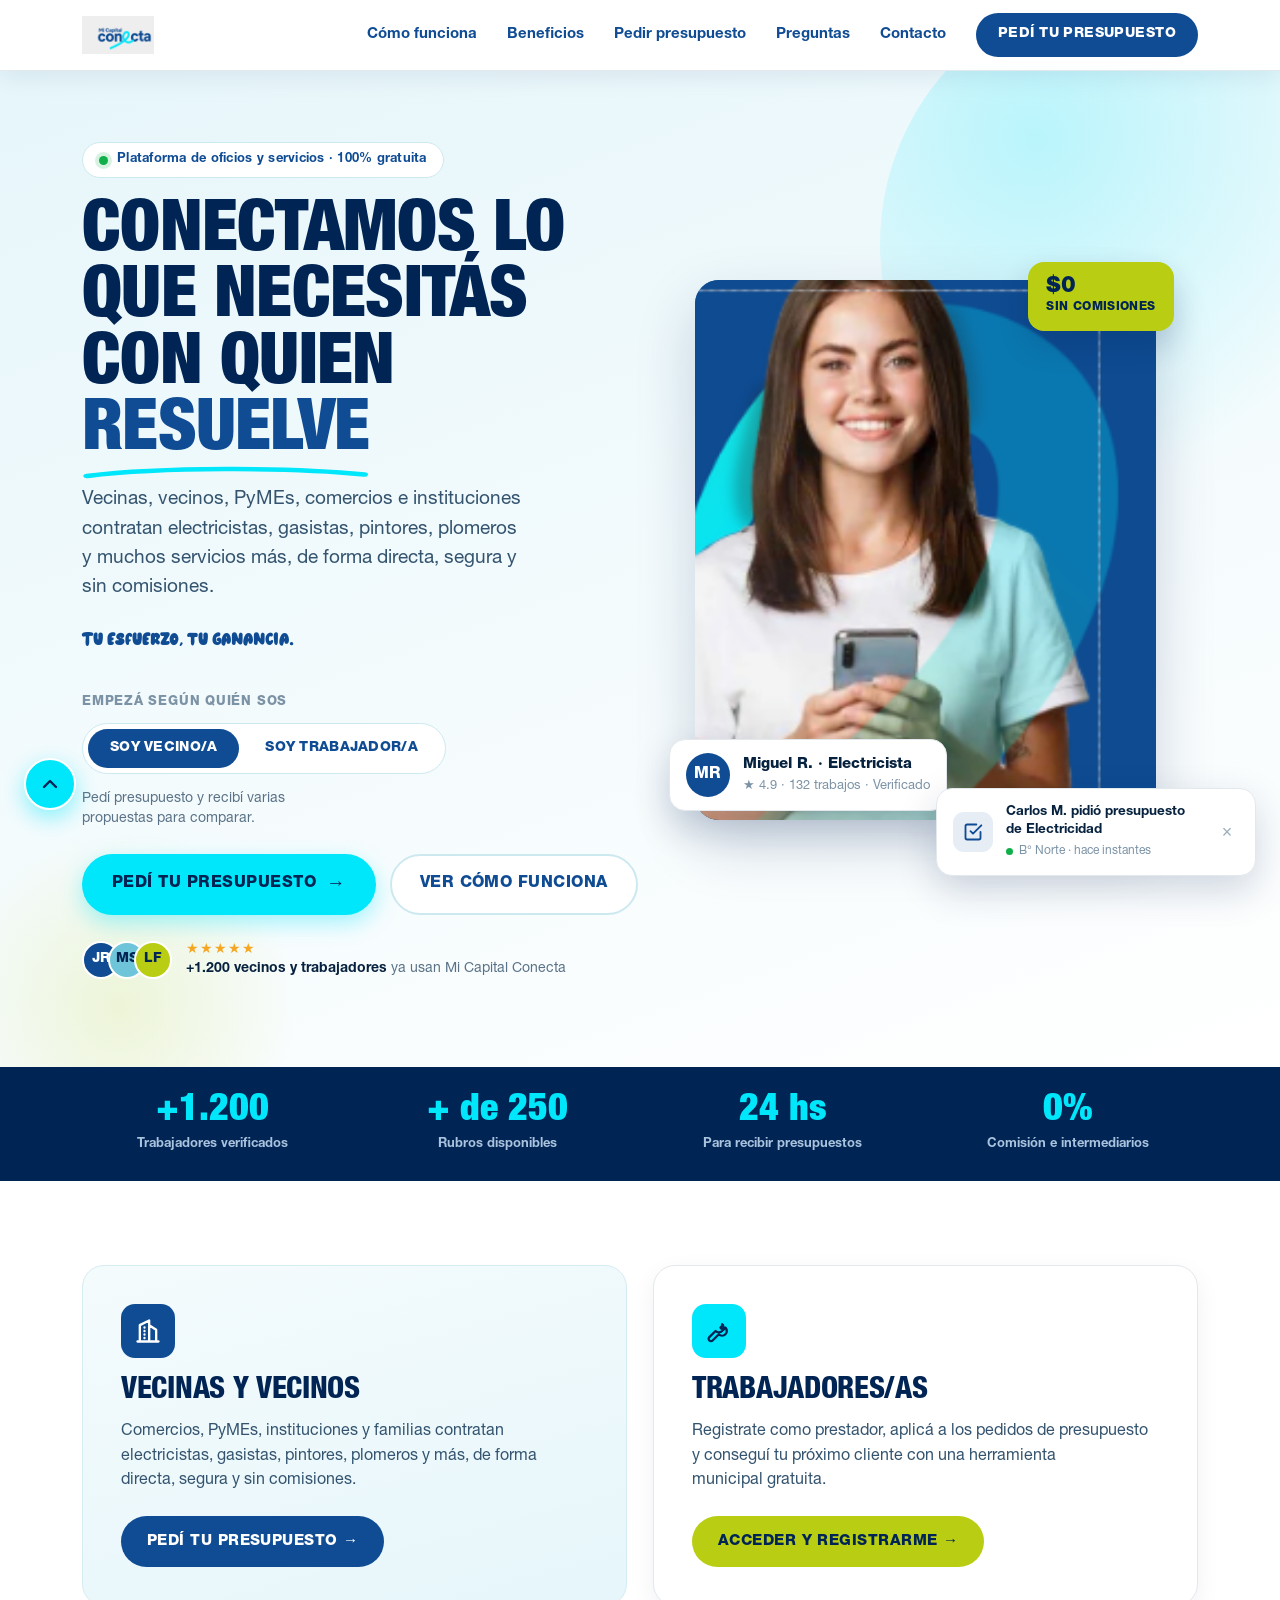
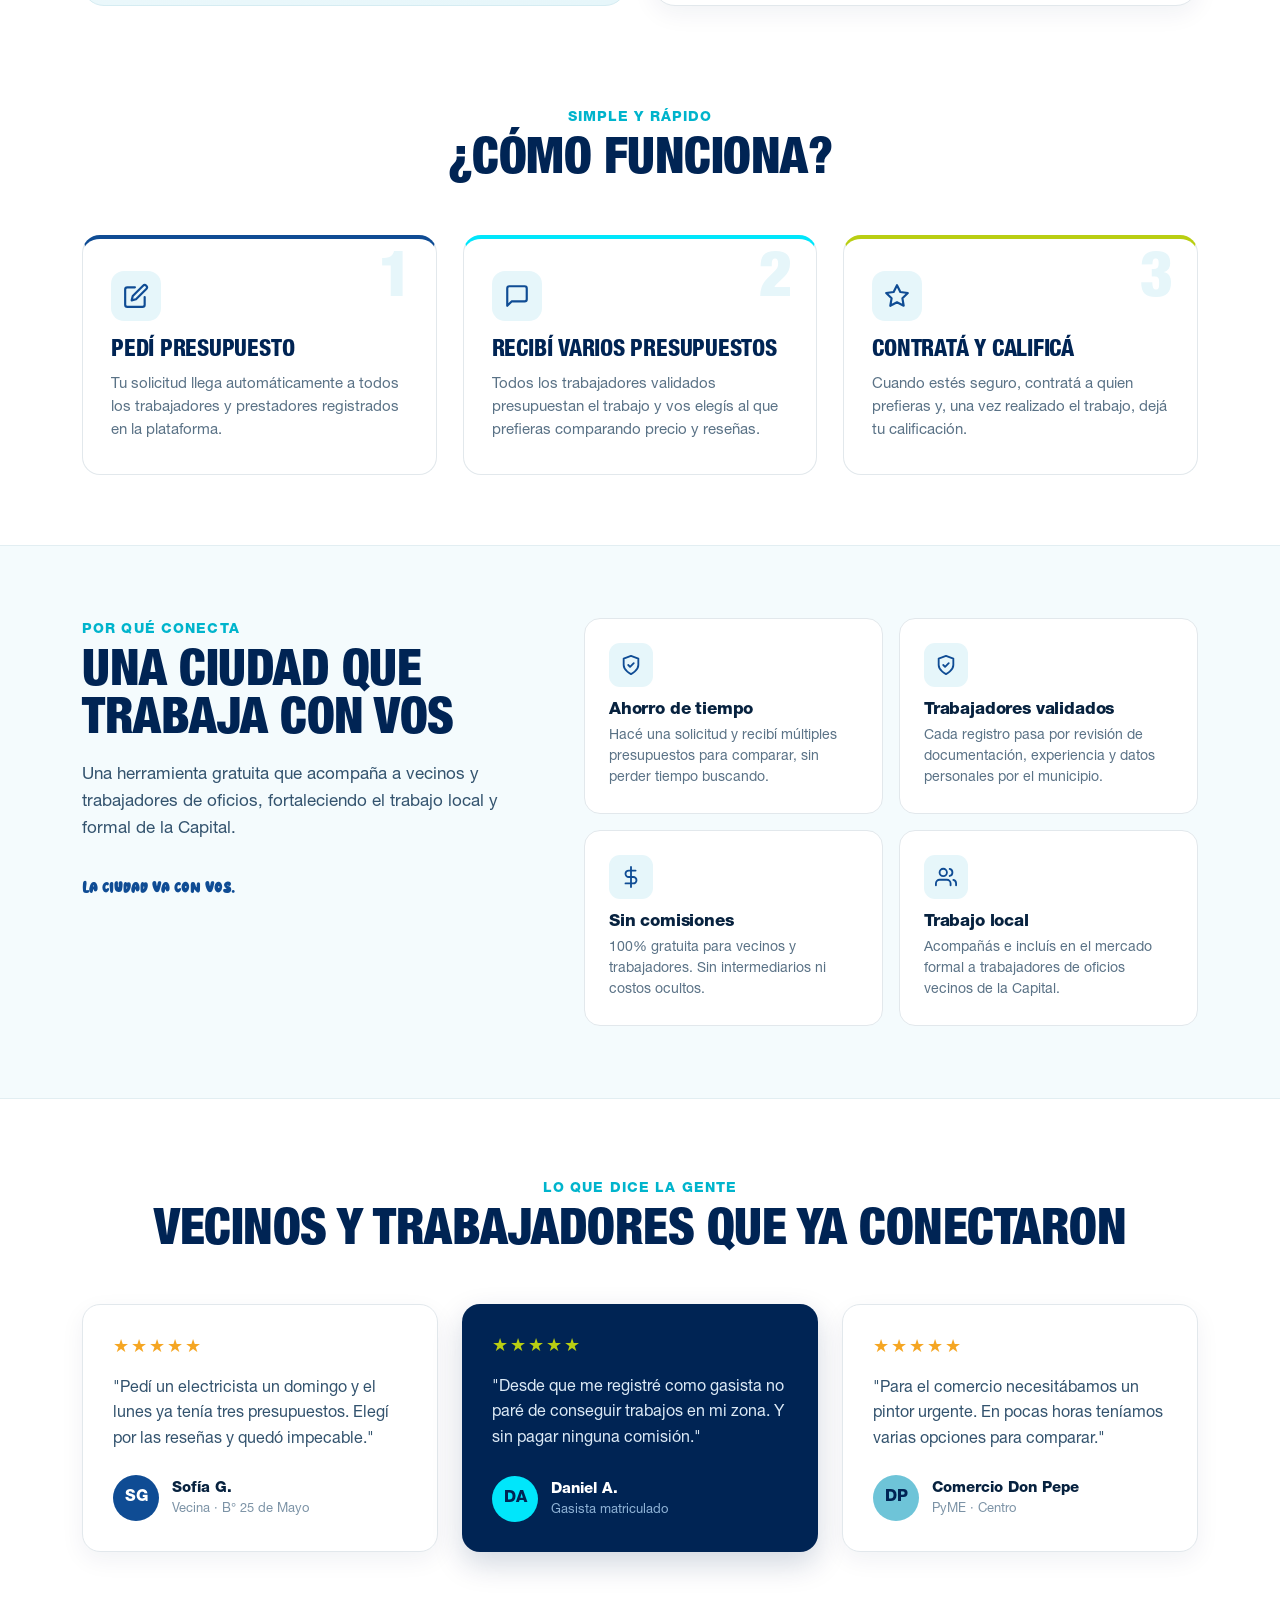
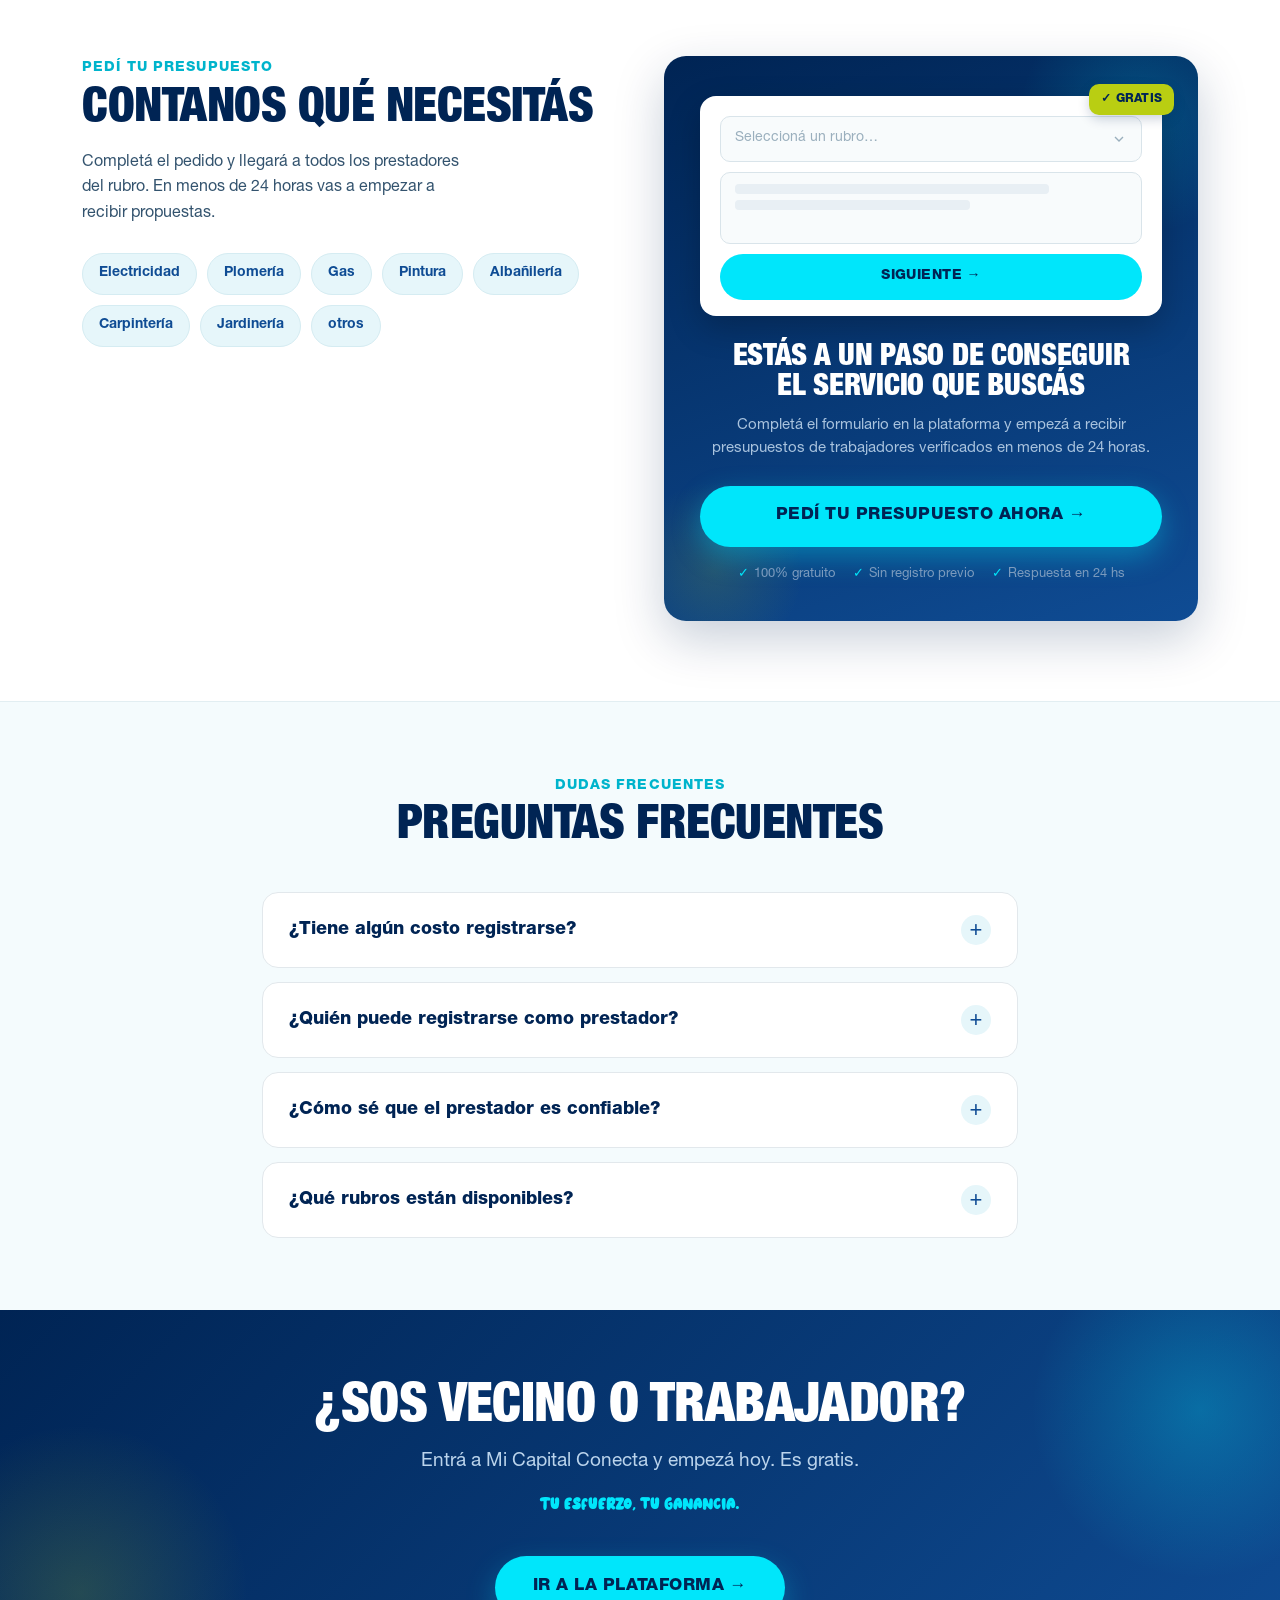
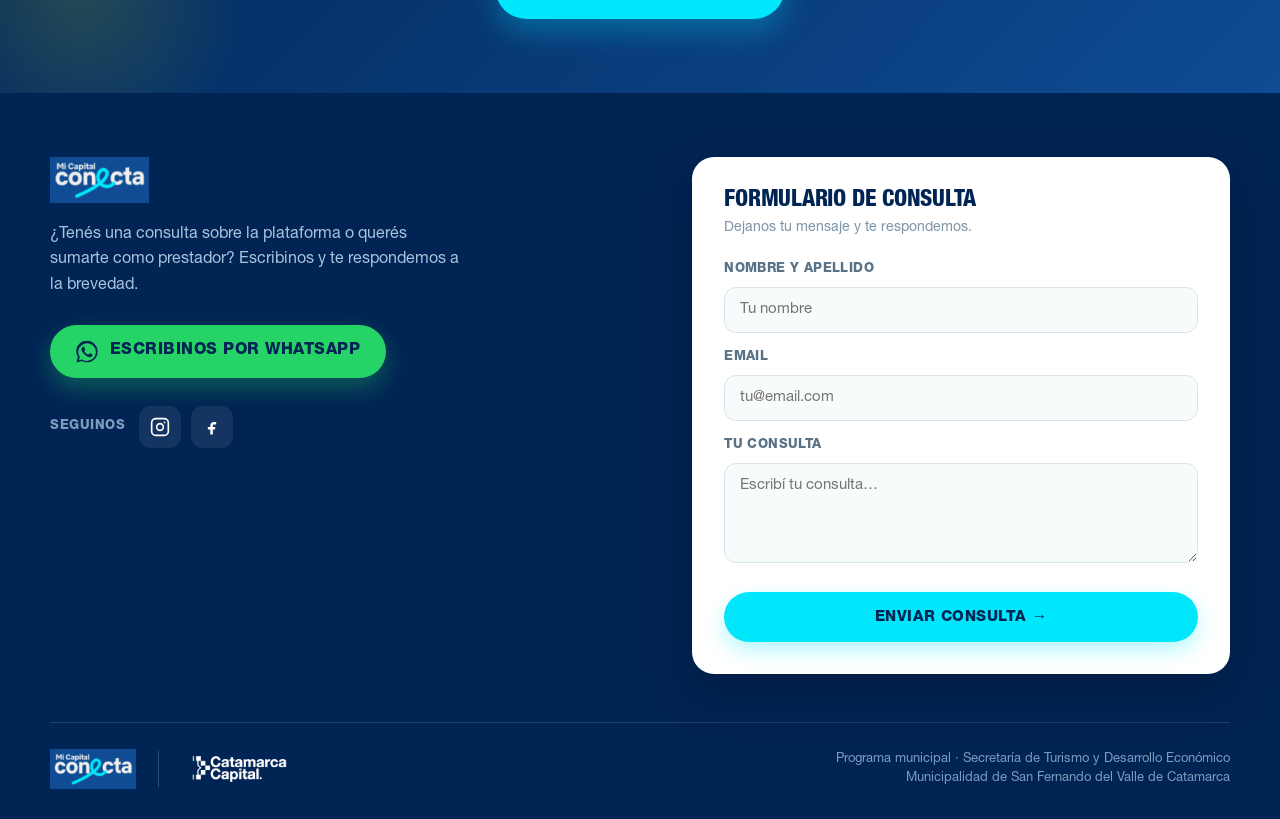
==== commit d2e17970: "Reemplazar formulario por tarjeta visual CTA con preview del form" ====
--- a/project/index.html
+++ b/project/index.html
@@ -715,8 +715,56 @@
             tags.map((t, i) => e('span', { key: i, style: { fontSize: 14, fontWeight: 700, color: '#0F4C94', background: '#E6F6FA', border: '1px solid #D5ECF2', borderRadius: 999, padding: '9px 16px' } }, t))
           )
         ),
-        e('div', { style: { background: '#fff', border: '1px solid #E2E8EC', borderRadius: 22, boxShadow: '0 18px 50px rgba(0,36,84,.10)', padding: 34 } },
-          e(BudgetForm)
+        e('div', { style: { position: 'relative', background: 'linear-gradient(160deg,#002454 0%,#0F4C94 100%)', borderRadius: 22, boxShadow: '0 18px 50px rgba(0,36,84,.22)', overflow: 'hidden', padding: '40px 36px 36px', display: 'flex', flexDirection: 'column', alignItems: 'center', textAlign: 'center', gap: 0 } },
+          // Decorative blobs
+          e('div', { style: { position: 'absolute', right: -60, top: -60, width: 240, height: 240, borderRadius: '50%', background: 'radial-gradient(circle,rgba(0,230,251,.18),transparent 70%)', pointerEvents: 'none' } }),
+          e('div', { style: { position: 'absolute', left: -40, bottom: -40, width: 180, height: 180, borderRadius: '50%', background: 'radial-gradient(circle,rgba(185,206,18,.14),transparent 70%)', pointerEvents: 'none' } }),
+
+          // Form preview mockup
+          e('div', { style: { position: 'relative', width: '100%', background: '#fff', borderRadius: 16, padding: '20px 20px 16px', marginBottom: 28, boxShadow: '0 12px 32px rgba(0,0,0,.22)' } },
+            // Mock select field
+            e('div', { style: { background: '#F8FBFC', border: '1.5px solid #D9E4EA', borderRadius: 10, padding: '11px 14px', marginBottom: 10, display: 'flex', justifyContent: 'space-between', alignItems: 'center' } },
+              e('span', { style: { fontSize: 14, color: '#9AAFBD' } }, 'Seleccioná un rubro…'),
+              e('svg', { width: 16, height: 16, viewBox: '0 0 24 24', fill: 'none', stroke: '#9AAFBD', strokeWidth: 2 }, e('polyline', { points: '6 9 12 15 18 9' }))
+            ),
+            // Mock textarea
+            e('div', { style: { background: '#F8FBFC', border: '1.5px solid #D9E4EA', borderRadius: 10, padding: '11px 14px', marginBottom: 10, height: 72, display: 'flex', flexDirection: 'column', gap: 6 } },
+              e('div', { style: { height: 10, background: '#E8EFF4', borderRadius: 4, width: '80%' } }),
+              e('div', { style: { height: 10, background: '#E8EFF4', borderRadius: 4, width: '60%' } }),
+            ),
+            // Mock button
+            e('div', { style: { background: '#00E6FB', borderRadius: 999, padding: '12px', textAlign: 'center', fontFamily: 'var(--font-heading)', fontWeight: 800, fontSize: 14, textTransform: 'uppercase', letterSpacing: '.03em', color: '#002454' } }, 'Siguiente →'),
+            // Lock badge
+            e('div', { style: { position: 'absolute', top: -12, right: -12, background: '#B9CE12', color: '#002454', borderRadius: 10, padding: '6px 12px', fontSize: 12, fontWeight: 800, textTransform: 'uppercase', letterSpacing: '.02em', boxShadow: '0 4px 12px rgba(0,36,84,.2)' } }, '✓ Gratis')
+          ),
+
+          // Headline
+          e('h3', { style: { fontFamily: 'var(--font-condensed)', fontWeight: 900, textTransform: 'uppercase', fontSize: 30, color: '#fff', margin: '0 0 10px', lineHeight: 1.0, position: 'relative' } },
+            'Estás a un paso de conseguir el servicio que buscás'
+          ),
+          e('p', { style: { fontSize: 15, lineHeight: 1.55, color: '#A9C3DE', margin: '0 0 26px', position: 'relative' } },
+            'Completá el formulario en la plataforma y empezá a recibir presupuestos de trabajadores verificados en menos de 24 horas.'
+          ),
+
+          // CTA button
+          e('a', {
+            href: 'https://catamarca.qxm.com.ar/pedido/nuevo',
+            target: '_blank', rel: 'noopener',
+            style: { position: 'relative', display: 'inline-flex', alignItems: 'center', gap: 10, fontFamily: 'var(--font-heading)', fontWeight: 800, fontSize: 17, textTransform: 'uppercase', letterSpacing: '.03em', color: '#002454', background: '#00E6FB', borderRadius: 999, padding: '17px 36px', textDecoration: 'none', boxShadow: '0 10px 28px rgba(0,230,251,.35)', width: '100%', justifyContent: 'center' },
+          }, 'Pedí tu presupuesto ahora →'),
+
+          // Trust row
+          e('div', { style: { position: 'relative', display: 'flex', alignItems: 'center', justifyContent: 'center', gap: 18, marginTop: 18, flexWrap: 'wrap' } },
+            e('span', { style: { fontSize: 13, color: '#7C9BBE', display: 'flex', alignItems: 'center', gap: 5 } },
+              e('span', { style: { color: '#00E6FB' } }, '✓'), '100% gratuito'
+            ),
+            e('span', { style: { fontSize: 13, color: '#7C9BBE', display: 'flex', alignItems: 'center', gap: 5 } },
+              e('span', { style: { color: '#00E6FB' } }, '✓'), 'Sin registro previo'
+            ),
+            e('span', { style: { fontSize: 13, color: '#7C9BBE', display: 'flex', alignItems: 'center', gap: 5 } },
+              e('span', { style: { color: '#00E6FB' } }, '✓'), 'Respuesta en 24 hs'
+            ),
+          )
         )
       )
     );
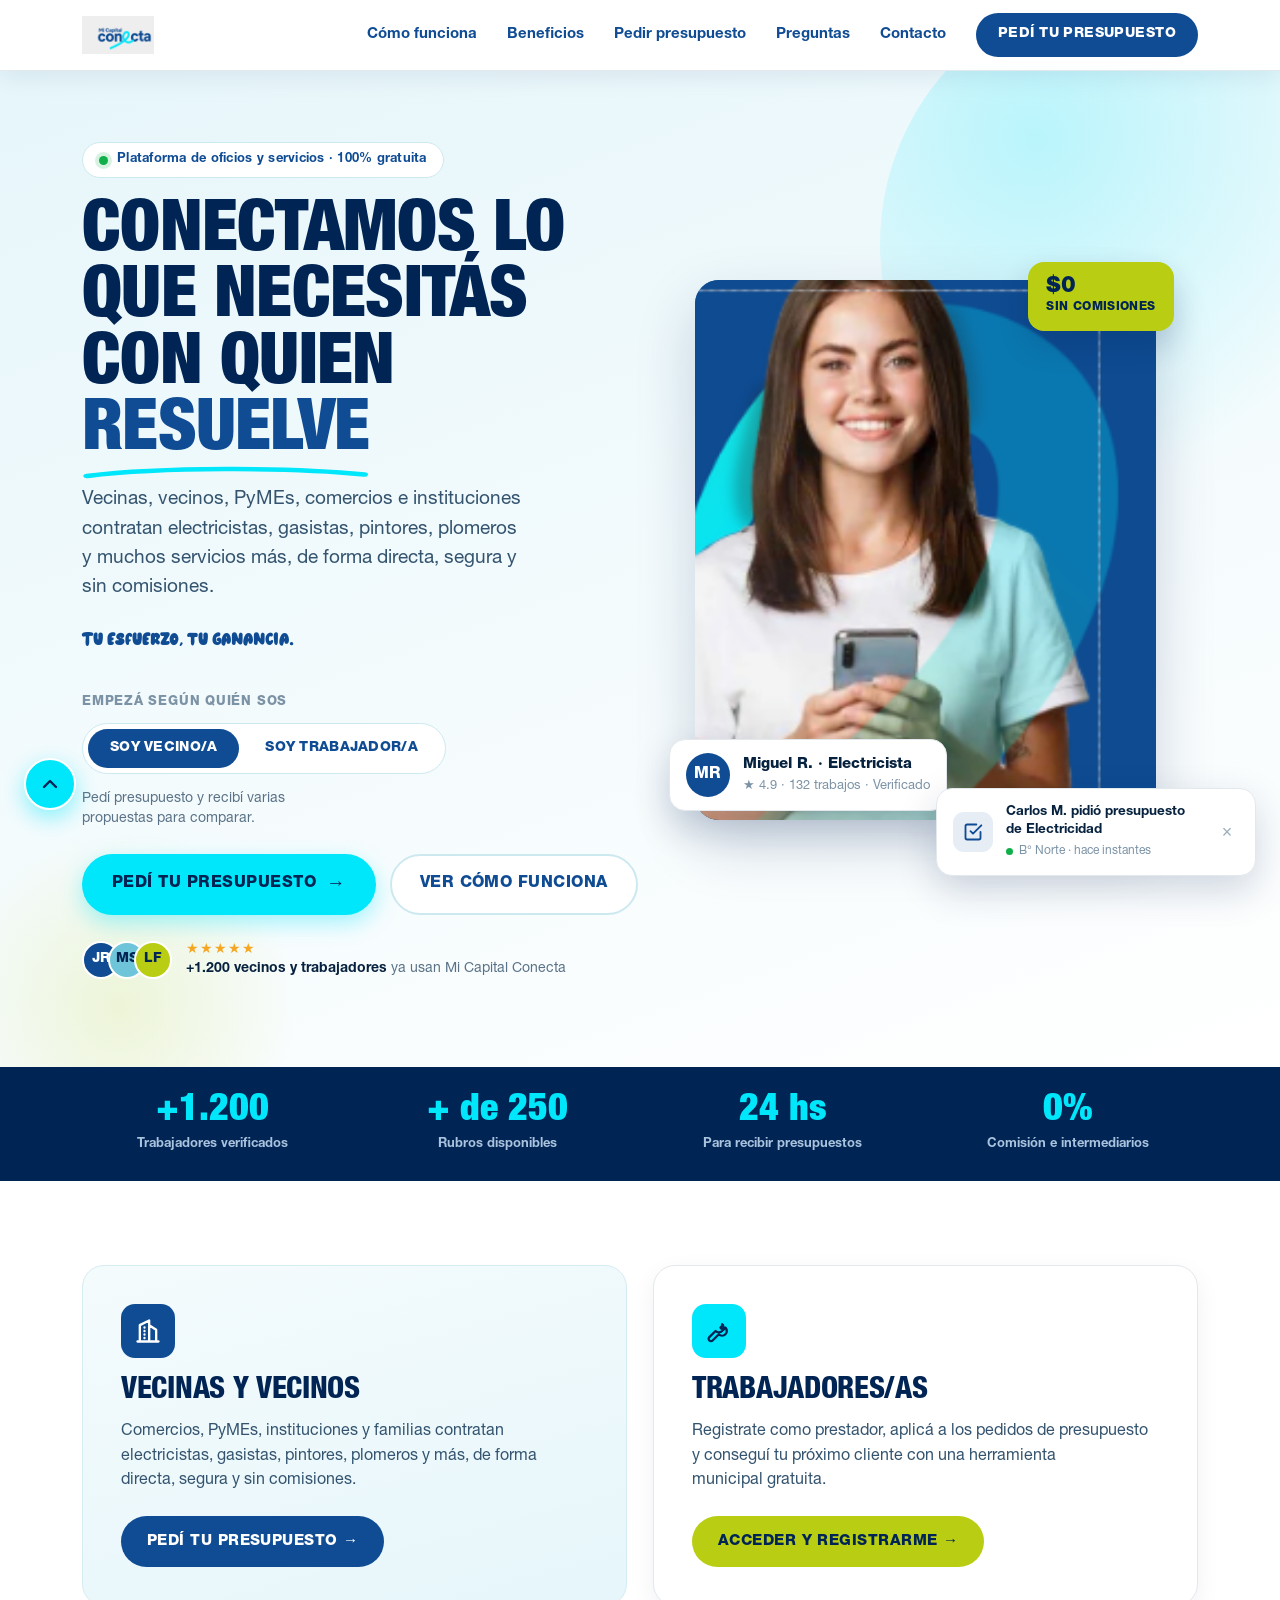
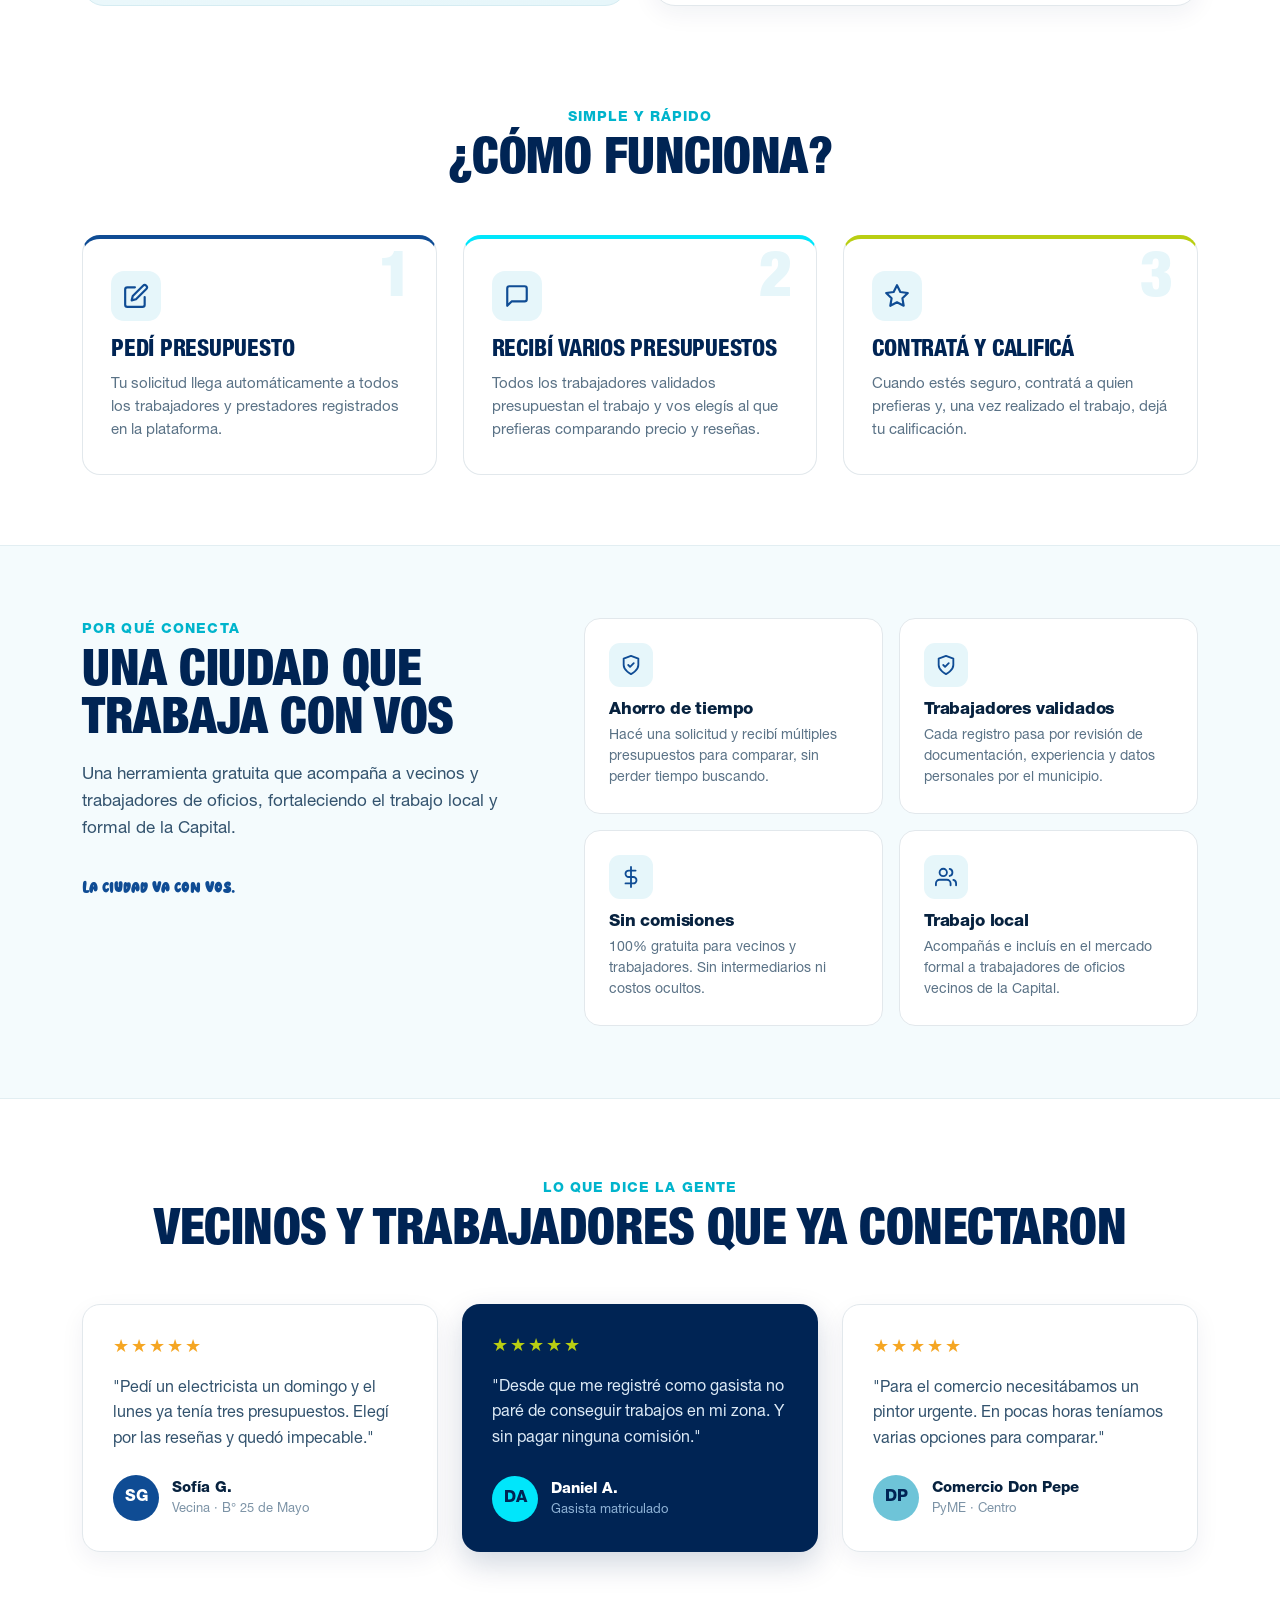
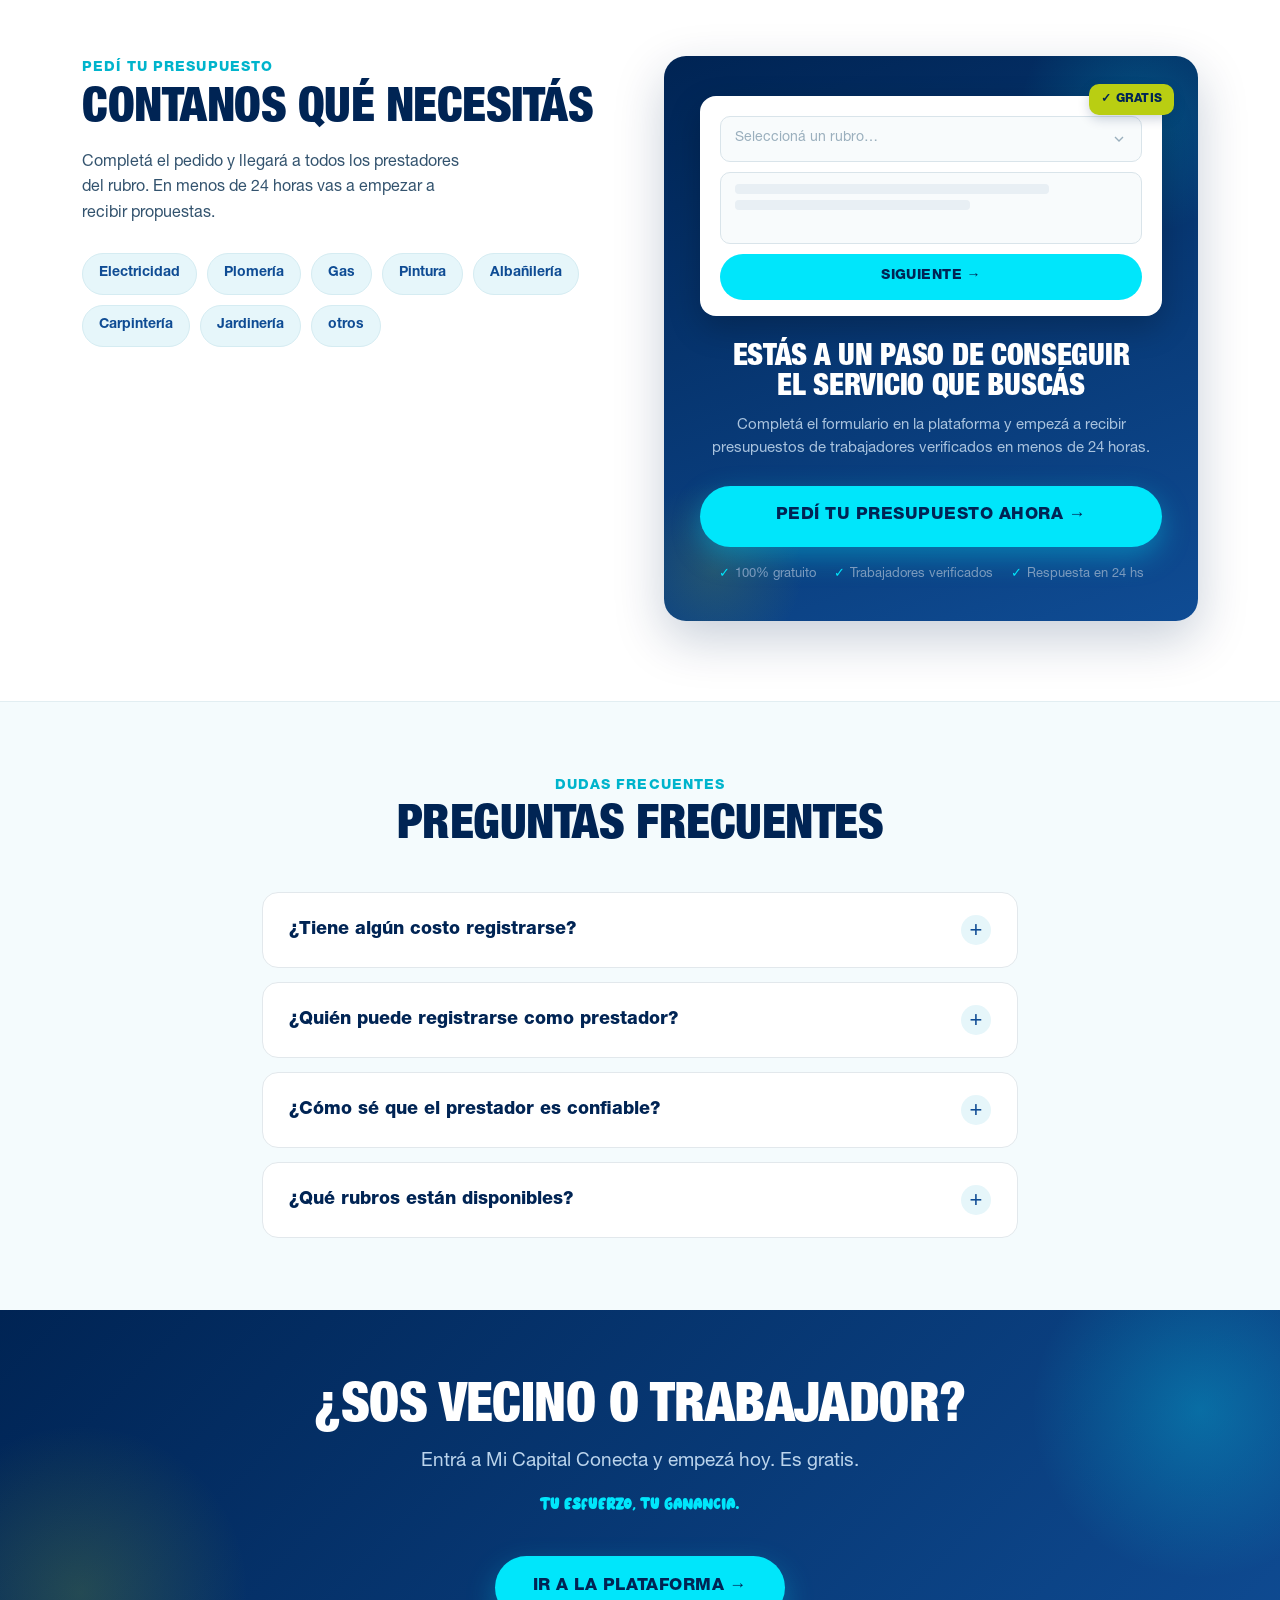
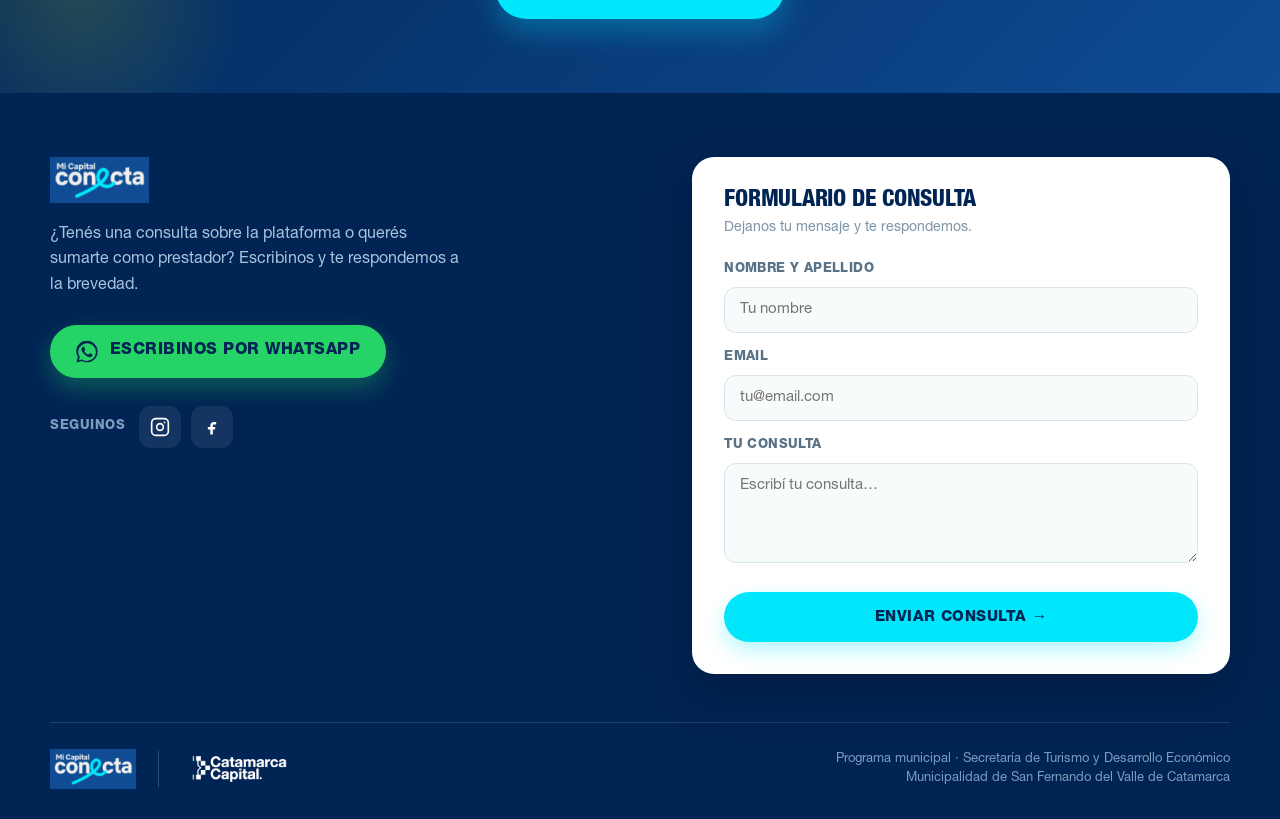
==== commit 7ce201d6: "Corregir leyenda: reemplazar 'Sin registro previo' por 'Trabajadores verificados'" ====
--- a/project/index.html
+++ b/project/index.html
@@ -72,13 +72,58 @@
     /* Responsive nav collapse */
     @media (max-width: 768px) {
       .nav-links { display: none; }
-      .nav-cta { display: none; }
-      .hero-grid { grid-template-columns: 1fr !important; }
+      .nav-cta  { display: none; }
+      .nav-mobile-cta { display: inline-flex !important; }
+
+      /* Hero */
+      .hero-grid {
+        grid-template-columns: 1fr !important;
+        padding-left: 18px !important;
+        padding-right: 18px !important;
+        padding-bottom: 52px !important;
+        gap: 0 !important;
+      }
       .hero-photo { display: none; }
-      .stats-grid { grid-template-columns: repeat(2,1fr) !important; }
-      .two-col { grid-template-columns: 1fr !important; }
-      .three-col { grid-template-columns: 1fr !important; }
+      .hero-h1   { font-size: 2.15rem !important; line-height: 1.05 !important; }
+
+      /* Stats */
+      .stats-grid {
+        grid-template-columns: repeat(2,1fr) !important;
+        padding-left: 18px !important;
+        padding-right: 18px !important;
+      }
+      .stat-val { font-size: 1.85rem !important; }
+
+      /* Grid layouts */
+      .two-col       { grid-template-columns: 1fr !important; }
+      .three-col     { grid-template-columns: 1fr !important; }
       .benefits-grid { grid-template-columns: 1fr !important; }
+
+      /* Section horizontal padding */
+      .sec-inner {
+        padding-left: 18px !important;
+        padding-right: 18px !important;
+      }
+
+      /* Typography */
+      .sec-h2 { font-size: 1.85rem !important; }
+      .sec-h3 { font-size: 1.3rem !important; }
+
+      /* Toast */
+      .toast-el {
+        right: 10px !important;
+        left: 10px !important;
+        width: auto !important;
+        max-width: none !important;
+        bottom: 76px !important;
+      }
+
+      /* Back-to-top: right side, above toast */
+      .back-to-top {
+        right: 16px !important;
+        left: auto !important;
+        bottom: 16px !important;
+      }
     }
   </style>
 </head>
@@ -166,6 +211,7 @@
     const act = ACTIVITIES[index];
     return e('div', {
       key,
+      className: 'toast-el',
       style: {
         position: 'fixed', right: 24, bottom: 24, zIndex: 50,
         width: 320, maxWidth: 'calc(100vw - 48px)',
@@ -217,6 +263,12 @@
         style: { maxWidth: 1180, margin: '0 auto', padding: '13px 32px', display: 'flex', alignItems: 'center', justifyContent: 'space-between', gap: 24 },
       },
         e('img', { src: 'assets/conecta-color.png', alt: 'Mi Capital Conecta', style: { height: 38, width: 'auto', display: 'block' } }),
+        e('a', {
+          href: 'https://catamarca.qxm.com.ar/pedido/nuevo',
+          target: '_blank', rel: 'noopener',
+          className: 'nav-mobile-cta',
+          style: { display: 'none', alignItems: 'center', fontFamily: 'var(--font-heading)', fontWeight: 800, fontSize: 13, textTransform: 'uppercase', letterSpacing: '.03em', color: '#fff', background: '#0F4C94', borderRadius: 999, padding: '10px 18px', textDecoration: 'none' },
+        }, 'Pedí presupuesto'),
         e('nav', { className: 'nav-links', style: { display: 'flex', alignItems: 'center', gap: 30 } },
           e('a', { href: '#como',         className: 'mcc-link', style: { fontSize: 15, fontWeight: 600, color: '#0F4C94', textDecoration: 'none' } }, 'Cómo funciona'),
           e('a', { href: '#porque',       className: 'mcc-link', style: { fontSize: 15, fontWeight: 600, color: '#0F4C94', textDecoration: 'none' } }, 'Beneficios'),
@@ -293,6 +345,7 @@
 
           // H1
           e('h1', {
+            className: 'hero-h1',
             style: { fontFamily: 'var(--font-condensed)', fontWeight: 900, textTransform: 'uppercase', lineHeight: .92, letterSpacing: '-.01em', fontSize: 72, color: '#002454', margin: '0 0 18px' },
           },
             'Conectamos lo que necesitás con quien ',
@@ -401,7 +454,7 @@
         style: { maxWidth: 1180, margin: '0 auto', padding: '26px 32px', display: 'grid', gridTemplateColumns: 'repeat(4,1fr)', gap: 24 },
       },
         stats.map((s, i) => e('div', { key: i, style: { textAlign: 'center' } },
-          e('div', { style: { fontFamily: 'var(--font-condensed)', fontWeight: 900, fontSize: 38, color: '#00E6FB', lineHeight: 1 } }, s.val),
+          e('div', { className: 'stat-val', style: { fontFamily: 'var(--font-condensed)', fontWeight: 900, fontSize: 38, color: '#00E6FB', lineHeight: 1 } }, s.val),
           e('div', { style: { fontSize: 13, fontWeight: 700, color: '#A9C3DE', marginTop: 4 } }, s.label)
         ))
       )
@@ -411,7 +464,7 @@
   // ── Two audiences ─────────────────────────────────────────────────────────
 
   function TwoAudiences() {
-    return e('section', { style: { maxWidth: 1180, margin: '0 auto', padding: '84px 32px 30px' } },
+    return e('section', { className: 'sec-inner', style: { maxWidth: 1180, margin: '0 auto', padding: '84px 32px 30px' } },
       e('div', {
         className: 'two-col',
         style: { display: 'grid', gridTemplateColumns: '1fr 1fr', gap: 26 },
@@ -465,10 +518,10 @@
       },
     ];
 
-    return e('section', { id: 'como', style: { maxWidth: 1180, margin: '0 auto', padding: '70px 32px' } },
+    return e('section', { id: 'como', className: 'sec-inner', style: { maxWidth: 1180, margin: '0 auto', padding: '70px 32px' } },
       e('div', { style: { textAlign: 'center', marginBottom: 48 } },
         e('span', { style: { fontFamily: 'var(--font-heading)', fontWeight: 800, textTransform: 'uppercase', letterSpacing: '.08em', fontSize: 14, color: '#00B4CC' } }, 'Simple y rápido'),
-        e('h2', { style: { fontFamily: 'var(--font-condensed)', fontWeight: 900, textTransform: 'uppercase', fontSize: 50, color: '#002454', margin: '8px 0 0', lineHeight: .95 } }, '¿Cómo funciona?')
+        e('h2', { className: 'sec-h2', style: { fontFamily: 'var(--font-condensed)', fontWeight: 900, textTransform: 'uppercase', fontSize: 50, color: '#002454', margin: '8px 0 0', lineHeight: .95 } }, '¿Cómo funciona?')
       ),
       e('div', {
         className: 'three-col',
@@ -502,14 +555,14 @@
     ];
 
     return e('section', { id: 'porque', style: { background: '#F4FBFD', borderTop: '1px solid #E2EEF2', borderBottom: '1px solid #E2EEF2' } },
-      e('div', { style: { maxWidth: 1180, margin: '0 auto', padding: '72px 32px' } },
+      e('div', { className: 'sec-inner', style: { maxWidth: 1180, margin: '0 auto', padding: '72px 32px' } },
         e('div', {
           className: 'two-col',
           style: { display: 'grid', gridTemplateColumns: '.85fr 1.15fr', gap: 48, alignItems: 'start' },
         },
           e('div', null,
             e('span', { style: { fontFamily: 'var(--font-heading)', fontWeight: 800, textTransform: 'uppercase', letterSpacing: '.08em', fontSize: 14, color: '#00B4CC' } }, 'Por qué Conecta'),
-            e('h2', { style: { fontFamily: 'var(--font-condensed)', fontWeight: 900, textTransform: 'uppercase', fontSize: 50, color: '#002454', margin: '8px 0 16px', lineHeight: .95 } }, 'Una ciudad que trabaja con vos'),
+            e('h2', { className: 'sec-h2', style: { fontFamily: 'var(--font-condensed)', fontWeight: 900, textTransform: 'uppercase', fontSize: 50, color: '#002454', margin: '8px 0 16px', lineHeight: .95 } }, 'Una ciudad que trabaja con vos'),
             e('p', { style: { fontSize: 17, lineHeight: 1.6, color: '#33536E', margin: '0 0 24px' } }, 'Una herramienta gratuita que acompaña a vecinos y trabajadores de oficios, fortaleciendo el trabajo local y formal de la Capital.'),
             e('p', { style: { fontFamily: 'var(--font-claim)', fontSize: 26, color: '#0F4C94', margin: 0 } }, 'La ciudad va con vos.')
           ),
@@ -540,10 +593,10 @@
       { stars: '★★★★★', starColor: '#F5A623', quote: '"Para el comercio necesitábamos un pintor urgente. En pocas horas teníamos varias opciones para comparar."', initials: 'DP', avatarBg: '#6EC4D8', avatarColor: '#002454', name: 'Comercio Don Pepe', sub: 'PyME · Centro', dark: false },
     ];
 
-    return e('section', { style: { maxWidth: 1180, margin: '0 auto', padding: '78px 32px 24px' } },
+    return e('section', { className: 'sec-inner', style: { maxWidth: 1180, margin: '0 auto', padding: '78px 32px 24px' } },
       e('div', { style: { textAlign: 'center', marginBottom: 46 } },
         e('span', { style: { fontFamily: 'var(--font-heading)', fontWeight: 800, textTransform: 'uppercase', letterSpacing: '.08em', fontSize: 14, color: '#00B4CC' } }, 'Lo que dice la gente'),
-        e('h2', { style: { fontFamily: 'var(--font-condensed)', fontWeight: 900, textTransform: 'uppercase', fontSize: 50, color: '#002454', margin: '8px 0 0', lineHeight: .95 } }, 'Vecinos y trabajadores que ya conectaron')
+        e('h2', { className: 'sec-h2', style: { fontFamily: 'var(--font-condensed)', fontWeight: 900, textTransform: 'uppercase', fontSize: 50, color: '#002454', margin: '8px 0 0', lineHeight: .95 } }, 'Vecinos y trabajadores que ya conectaron')
       ),
       e('div', {
         className: 'three-col',
@@ -702,14 +755,14 @@
 
   function PresupuestoSection() {
     const tags = ['Electricidad','Plomería','Gas','Pintura','Albañilería','Carpintería','Jardinería','otros'];
-    return e('section', { id: 'presupuesto', style: { maxWidth: 1180, margin: '0 auto', padding: '80px 32px' } },
+    return e('section', { id: 'presupuesto', className: 'sec-inner', style: { maxWidth: 1180, margin: '0 auto', padding: '80px 32px' } },
       e('div', {
         className: 'two-col',
         style: { display: 'grid', gridTemplateColumns: '1fr 1fr', gap: 48, alignItems: 'start' },
       },
         e('div', null,
           e('span', { style: { fontFamily: 'var(--font-heading)', fontWeight: 800, textTransform: 'uppercase', letterSpacing: '.08em', fontSize: 14, color: '#00B4CC' } }, 'Pedí tu presupuesto'),
-          e('h2', { style: { fontFamily: 'var(--font-condensed)', fontWeight: 900, textTransform: 'uppercase', fontSize: 48, color: '#002454', margin: '8px 0 16px', lineHeight: .95 } }, 'Contanos qué necesitás'),
+          e('h2', { className: 'sec-h2', style: { fontFamily: 'var(--font-condensed)', fontWeight: 900, textTransform: 'uppercase', fontSize: 48, color: '#002454', margin: '8px 0 16px', lineHeight: .95 } }, 'Contanos qué necesitás'),
           e('p', { style: { fontSize: 16, lineHeight: 1.6, color: '#33536E', margin: '0 0 26px', maxWidth: 430 } }, 'Completá el pedido y llegará a todos los prestadores del rubro. En menos de 24 horas vas a empezar a recibir propuestas.'),
           e('div', { style: { display: 'flex', flexWrap: 'wrap', gap: 10 } },
             tags.map((t, i) => e('span', { key: i, style: { fontSize: 14, fontWeight: 700, color: '#0F4C94', background: '#E6F6FA', border: '1px solid #D5ECF2', borderRadius: 999, padding: '9px 16px' } }, t))
@@ -759,7 +812,7 @@
               e('span', { style: { color: '#00E6FB' } }, '✓'), '100% gratuito'
             ),
             e('span', { style: { fontSize: 13, color: '#7C9BBE', display: 'flex', alignItems: 'center', gap: 5 } },
-              e('span', { style: { color: '#00E6FB' } }, '✓'), 'Sin registro previo'
+              e('span', { style: { color: '#00E6FB' } }, '✓'), 'Trabajadores verificados'
             ),
             e('span', { style: { fontSize: 13, color: '#7C9BBE', display: 'flex', alignItems: 'center', gap: 5 } },
               e('span', { style: { color: '#00E6FB' } }, '✓'), 'Respuesta en 24 hs'
@@ -777,10 +830,10 @@
     const toggle = i => setOpen(o => o === i ? -1 : i);
 
     return e('section', { id: 'faq', style: { background: '#F4FBFD', borderTop: '1px solid #E2EEF2' } },
-      e('div', { style: { maxWidth: 820, margin: '0 auto', padding: '72px 32px' } },
+      e('div', { className: 'sec-inner', style: { maxWidth: 820, margin: '0 auto', padding: '72px 32px' } },
         e('div', { style: { textAlign: 'center', marginBottom: 40 } },
           e('span', { style: { fontFamily: 'var(--font-heading)', fontWeight: 800, textTransform: 'uppercase', letterSpacing: '.08em', fontSize: 14, color: '#00B4CC' } }, 'Dudas frecuentes'),
-          e('h2', { style: { fontFamily: 'var(--font-condensed)', fontWeight: 900, textTransform: 'uppercase', fontSize: 48, color: '#002454', margin: '8px 0 0', lineHeight: .95 } }, 'Preguntas frecuentes')
+          e('h2', { className: 'sec-h2', style: { fontFamily: 'var(--font-condensed)', fontWeight: 900, textTransform: 'uppercase', fontSize: 48, color: '#002454', margin: '8px 0 0', lineHeight: .95 } }, 'Preguntas frecuentes')
         ),
         e('div', { style: { display: 'flex', flexDirection: 'column', gap: 14 } },
           FAQS.map((faq, i) => {
@@ -824,8 +877,8 @@
     return e('section', { style: { position: 'relative', background: 'linear-gradient(135deg,#002454 0%,#0F4C94 100%)', overflow: 'hidden' } },
       e('div', { style: { position: 'absolute', right: -90, top: -70, width: 340, height: 340, borderRadius: '50%', background: 'radial-gradient(circle,rgba(0,230,251,.26),transparent 70%)' } }),
       e('div', { style: { position: 'absolute', left: -90, bottom: -70, width: 340, height: 340, borderRadius: '50%', background: 'radial-gradient(circle,rgba(185,206,18,.18),transparent 70%)' } }),
-      e('div', { style: { position: 'relative', maxWidth: 760, margin: '0 auto', padding: '74px 32px', textAlign: 'center', display: 'flex', flexDirection: 'column', alignItems: 'center' } },
-        e('h2', { style: { fontFamily: 'var(--font-condensed)', fontWeight: 900, textTransform: 'uppercase', fontSize: 54, color: '#fff', margin: '0 0 12px', lineHeight: .95 } }, '¿Sos vecino o trabajador?'),
+      e('div', { className: 'sec-inner', style: { position: 'relative', maxWidth: 760, margin: '0 auto', padding: '74px 32px', textAlign: 'center', display: 'flex', flexDirection: 'column', alignItems: 'center' } },
+        e('h2', { className: 'sec-h2', style: { fontFamily: 'var(--font-condensed)', fontWeight: 900, textTransform: 'uppercase', fontSize: 54, color: '#fff', margin: '0 0 12px', lineHeight: .95 } }, '¿Sos vecino o trabajador?'),
         e('p', { style: { fontSize: 19, color: '#BBD4EC', margin: '0 0 6px' } }, 'Entrá a Mi Capital Conecta y empezá hoy. Es gratis.'),
         e('p', { style: { fontFamily: 'var(--font-claim)', fontSize: 28, color: '#00E6FB', margin: '0 0 30px' } }, 'Tu esfuerzo, tu ganancia.'),
         e('a', {
@@ -909,7 +962,7 @@
     ];
 
     return e('footer', { id: 'contacto', style: { background: '#002454', padding: '64px 32px 30px' } },
-      e('div', { style: { maxWidth: 1180, margin: '0 auto' } },
+      e('div', { className: 'sec-inner', style: { maxWidth: 1180, margin: '0 auto' } },
         e('div', {
           className: 'two-col',
           style: { display: 'grid', gridTemplateColumns: '1.05fr .95fr', gap: 48, alignItems: 'start' },
@@ -989,6 +1042,7 @@
       e('a', {
         href: '#top',
         'aria-label': 'Volver arriba',
+        className: 'back-to-top',
         style: { position: 'fixed', left: 24, bottom: 90, zIndex: 41, width: 52, height: 52, borderRadius: 999, background: '#00E6FB', color: '#002454', display: 'flex', alignItems: 'center', justifyContent: 'center', textDecoration: 'none', boxShadow: '0 8px 22px rgba(0,230,251,.45)', border: '2px solid #fff' },
       },
         e('svg', { width: 24, height: 24, viewBox: '0 0 24 24', fill: 'none', stroke: '#002454', strokeWidth: 2.4, strokeLinecap: 'round', strokeLinejoin: 'round' },
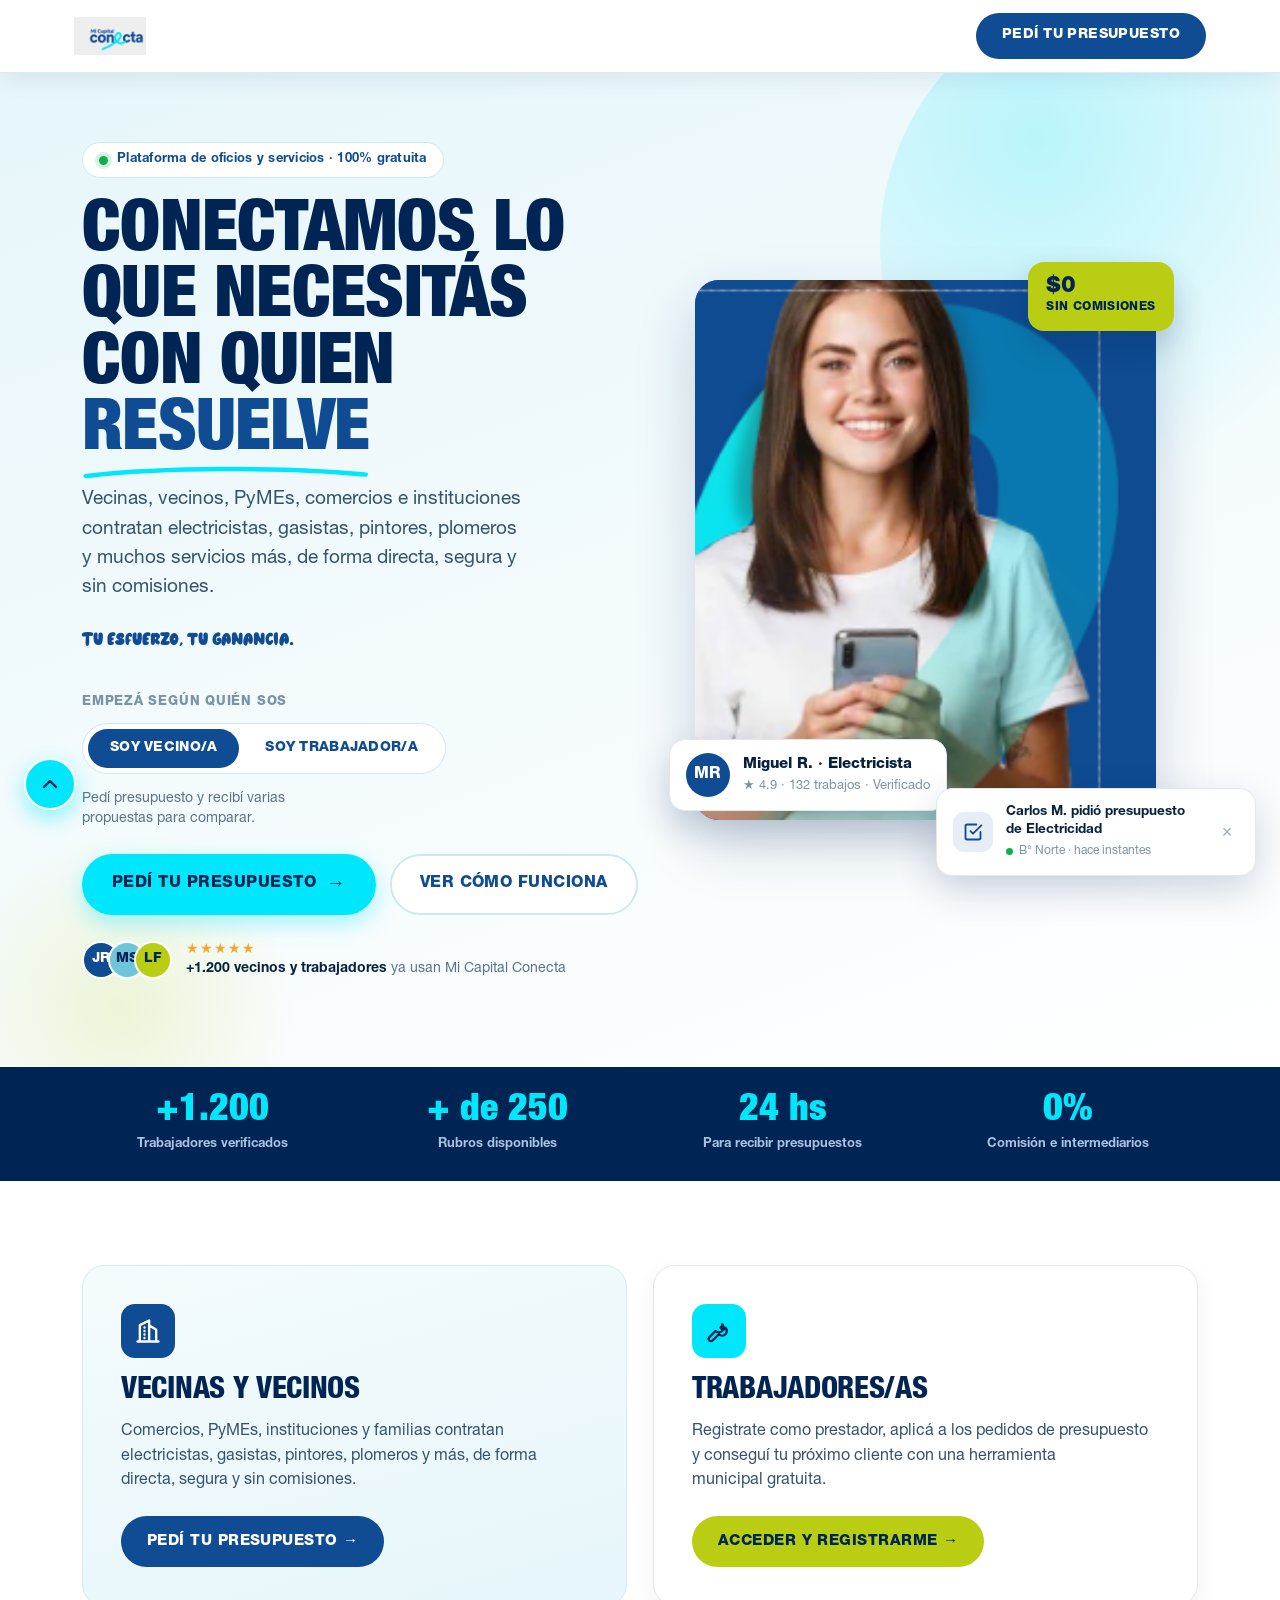
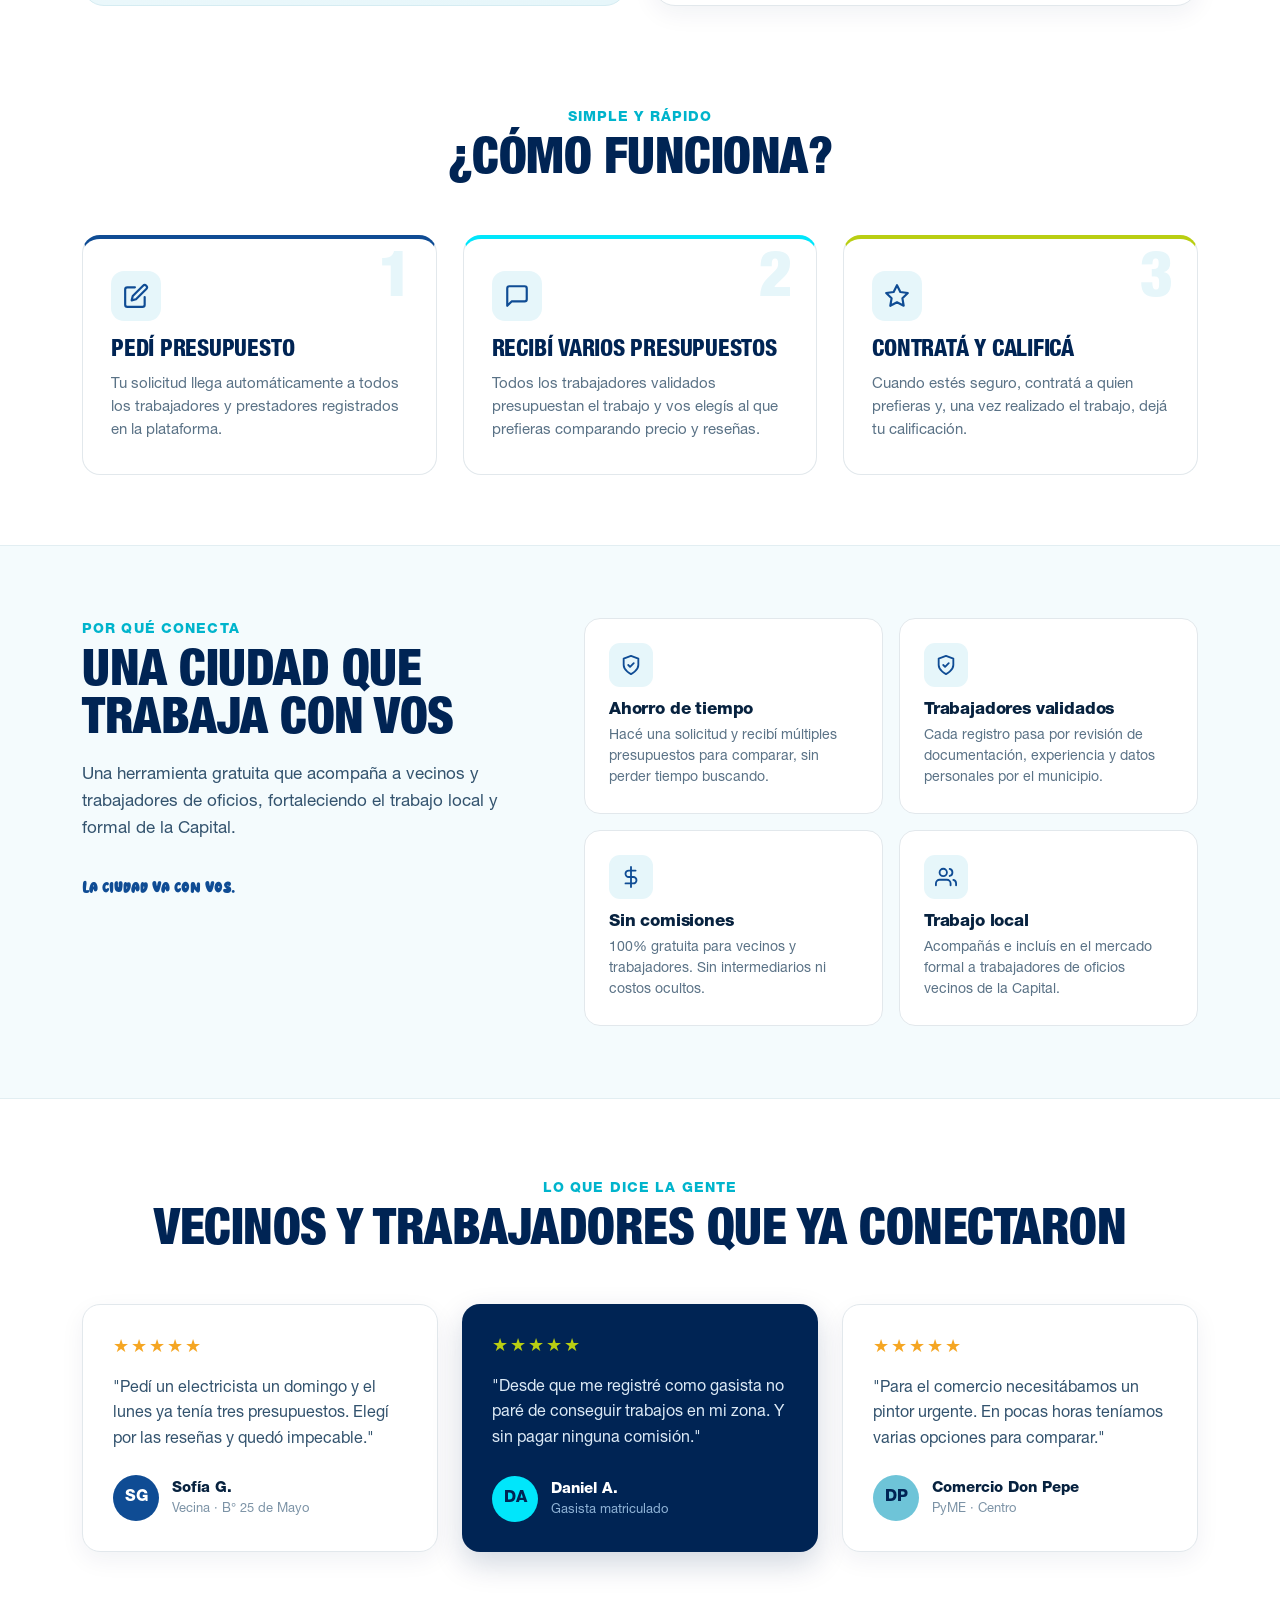
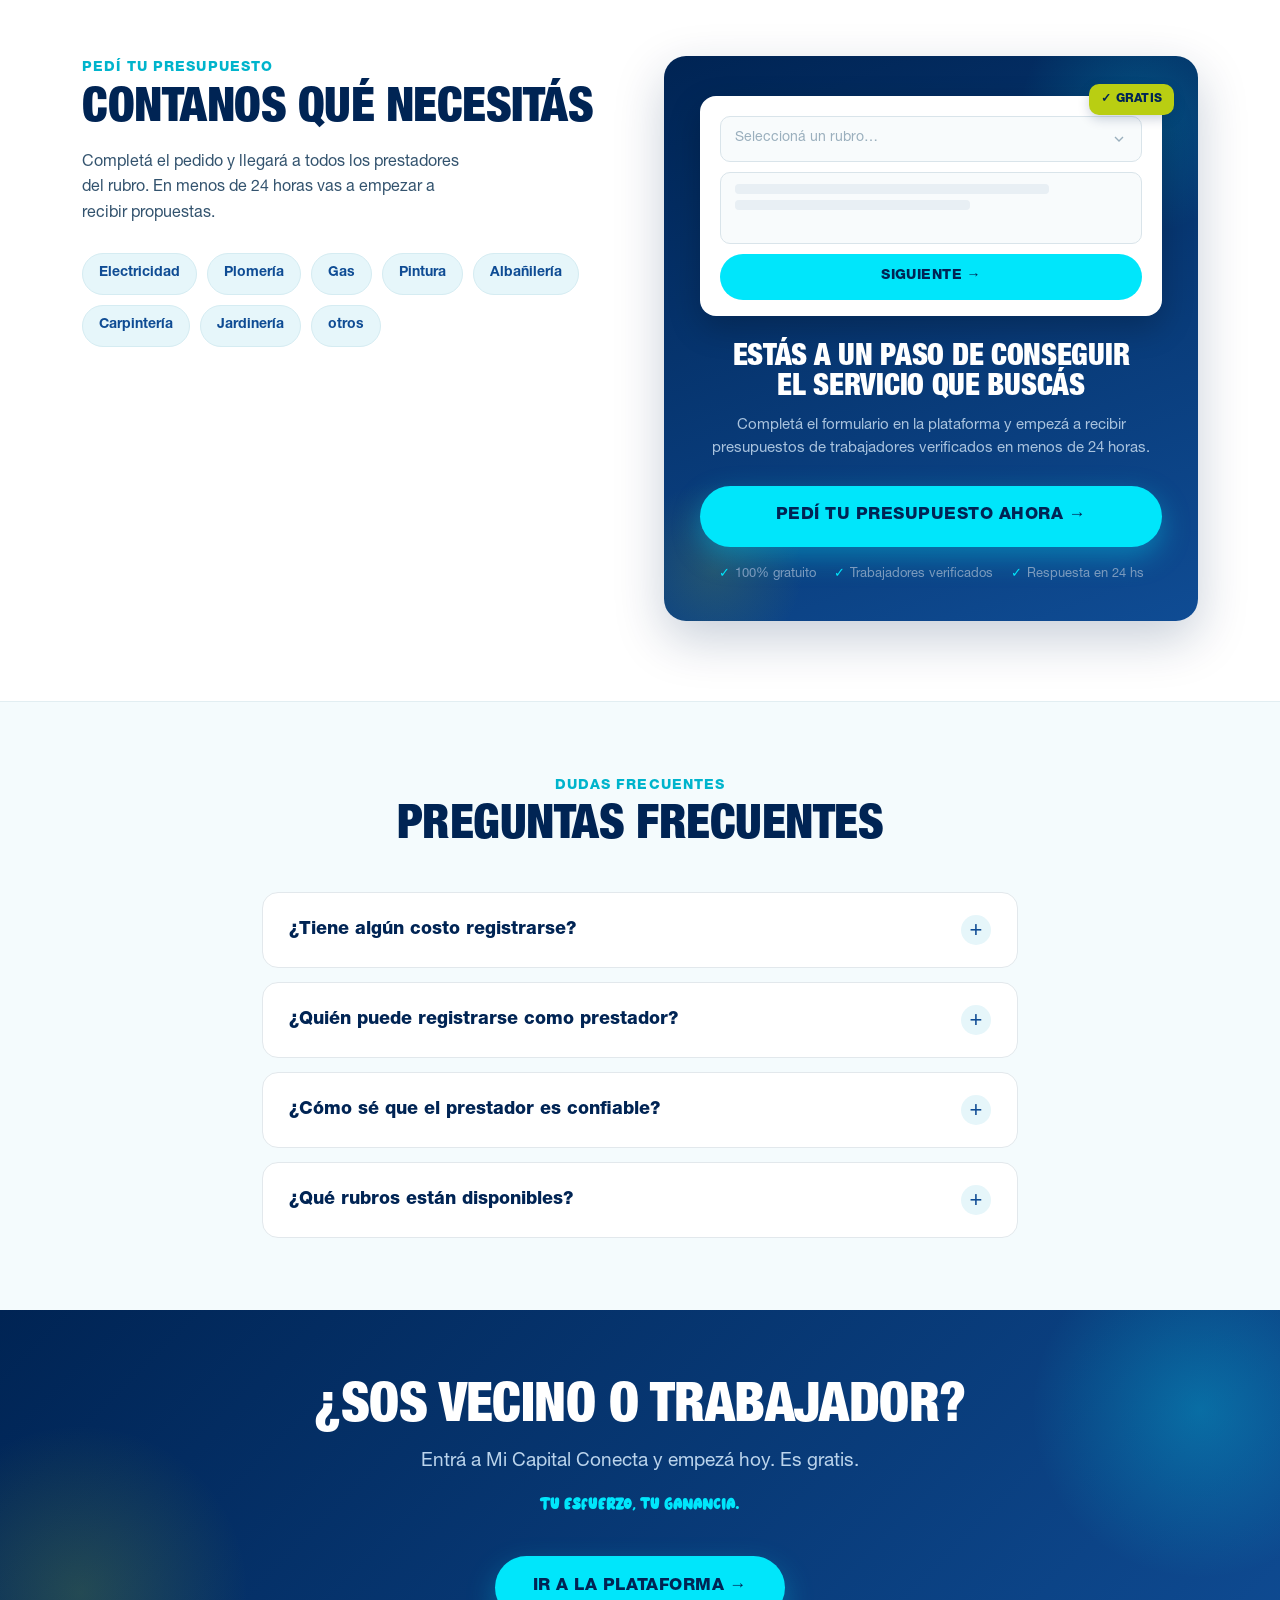
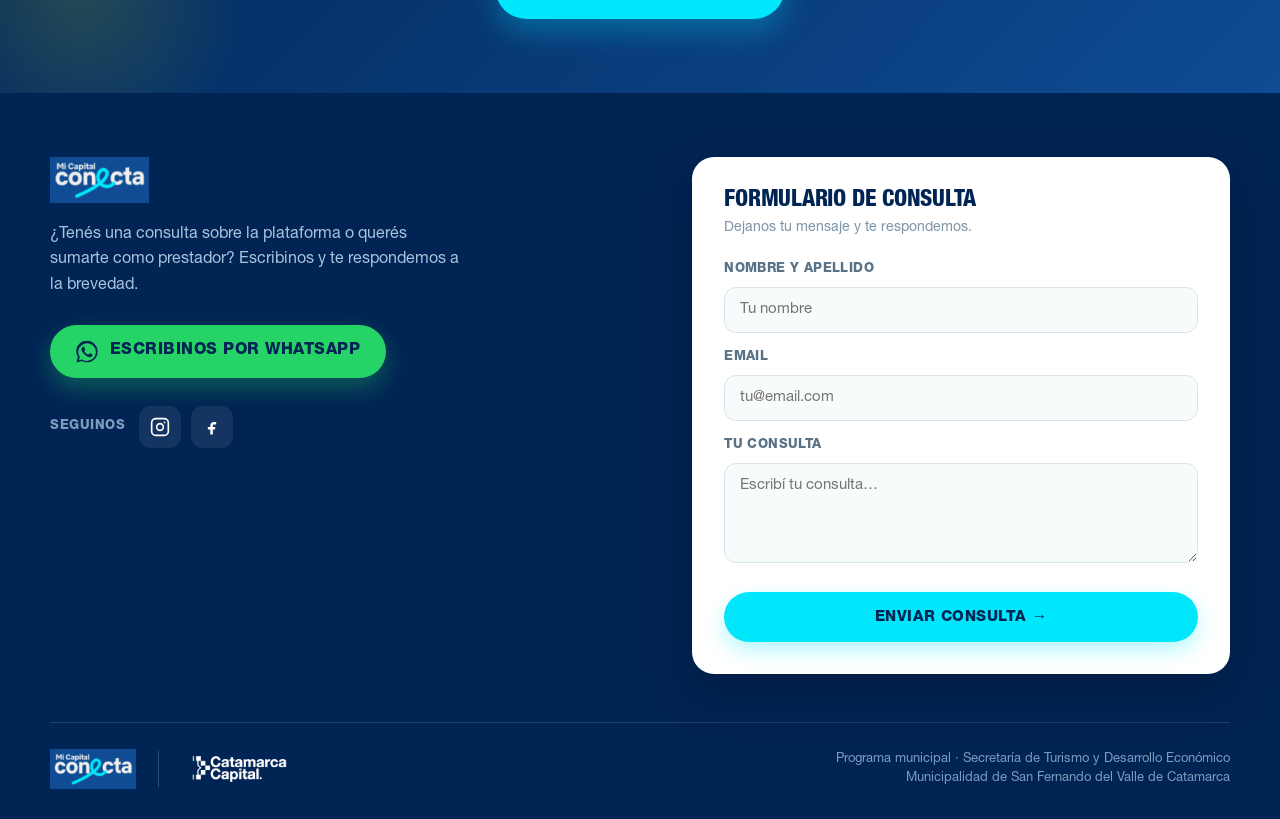
==== commit 0dc8e7f2: "Header: solo CTA en desktop, hamburguesa con menú desplegable en mobile" ====
--- a/project/index.html
+++ b/project/index.html
@@ -69,56 +69,55 @@
     .mcc-input.error { border-color: #E0457B; }
     .mcc-input[disabled] { opacity: .55; cursor: not-allowed; }
 
-    /* Responsive nav collapse */
+    /* ── Mobile ──────────────────────────────────────────── */
     @media (max-width: 768px) {
-      .nav-links { display: none; }
-      .nav-cta  { display: none; }
-      .nav-mobile-cta { display: inline-flex !important; }
+      body, #root { overflow-x: hidden; }
+
+      /* Nav */
+      .nav-desktop-cta { display: none !important; }
+      .nav-hamburger   { display: block !important; }
 
       /* Hero */
       .hero-grid {
         grid-template-columns: 1fr !important;
-        padding-left: 18px !important;
-        padding-right: 18px !important;
-        padding-bottom: 52px !important;
+        padding: 0 16px 44px !important;
         gap: 0 !important;
       }
-      .hero-photo { display: none; }
-      .hero-h1   { font-size: 2.15rem !important; line-height: 1.05 !important; }
+      .hero-photo   { display: none; }
+      .hero-h1      { font-size: 2rem !important; line-height: 1.08 !important; }
+      .hero-claim   { display: none !important; }
+      .hero-trust   { display: none !important; }
+      .hero-ctas    { flex-direction: column !important; gap: 10px !important; }
+      .hero-ctas a  { width: 100% !important; justify-content: center !important; }
 
       /* Stats */
       .stats-grid {
         grid-template-columns: repeat(2,1fr) !important;
-        padding-left: 18px !important;
-        padding-right: 18px !important;
+        padding: 20px 16px !important;
+        gap: 14px !important;
       }
-      .stat-val { font-size: 1.85rem !important; }
-
-      /* Grid layouts */
-      .two-col       { grid-template-columns: 1fr !important; }
-      .three-col     { grid-template-columns: 1fr !important; }
-      .benefits-grid { grid-template-columns: 1fr !important; }
-
-      /* Section horizontal padding */
+      .stat-val { font-size: 1.75rem !important; }
+
+      /* Grids → single column */
+      .two-col       { grid-template-columns: 1fr !important; gap: 16px !important; }
+      .three-col     { grid-template-columns: 1fr !important; gap: 14px !important; }
+      .benefits-grid { grid-template-columns: 1fr !important; gap: 12px !important; }
+
+      /* Section padding */
       .sec-inner {
-        padding-left: 18px !important;
-        padding-right: 18px !important;
+        padding-left: 16px !important;
+        padding-right: 16px !important;
+        padding-top: 44px !important;
+        padding-bottom: 44px !important;
       }
 
       /* Typography */
-      .sec-h2 { font-size: 1.85rem !important; }
-      .sec-h3 { font-size: 1.3rem !important; }
-
-      /* Toast */
-      .toast-el {
-        right: 10px !important;
-        left: 10px !important;
-        width: auto !important;
-        max-width: none !important;
-        bottom: 76px !important;
-      }
-
-      /* Back-to-top: right side, above toast */
+      .sec-h2 { font-size: 1.75rem !important; }
+
+      /* Toast — escondido en mobile para no tapar contenido */
+      .toast-el { display: none !important; }
+
+      /* Back-to-top — derecha abajo */
       .back-to-top {
         right: 16px !important;
         left: auto !important;
@@ -252,38 +251,53 @@
   // ── Header ────────────────────────────────────────────────────────────────
 
   function Header() {
+    const [open, setOpen] = useState(false);
+    const close = () => setOpen(false);
+    const NAV = [
+      { href: '#como',        label: 'Cómo funciona' },
+      { href: '#porque',      label: 'Beneficios' },
+      { href: '#presupuesto', label: 'Pedir presupuesto' },
+      { href: '#faq',         label: 'Preguntas frecuentes' },
+      { href: '#contacto',    label: 'Contacto' },
+    ];
     return e('header', {
-      style: {
-        position: 'fixed', left: 0, right: 0, top: 0, zIndex: 40,
-        background: 'rgba(255,255,255,.94)', backdropFilter: 'blur(12px)',
-        borderBottom: '1px solid #E2E8EC', boxShadow: '0 6px 24px rgba(0,36,84,.08)',
-      },
+      style: { position: 'fixed', left: 0, right: 0, top: 0, zIndex: 40, background: 'rgba(255,255,255,.97)', backdropFilter: 'blur(12px)', borderBottom: '1px solid #E2E8EC', boxShadow: '0 6px 24px rgba(0,36,84,.08)' },
     },
-      e('div', {
-        style: { maxWidth: 1180, margin: '0 auto', padding: '13px 32px', display: 'flex', alignItems: 'center', justifyContent: 'space-between', gap: 24 },
-      },
+      e('div', { style: { maxWidth: 1180, margin: '0 auto', padding: '13px 24px', display: 'flex', alignItems: 'center', justifyContent: 'space-between' } },
         e('img', { src: 'assets/conecta-color.png', alt: 'Mi Capital Conecta', style: { height: 38, width: 'auto', display: 'block' } }),
+
+        // Desktop: solo CTA
         e('a', {
           href: 'https://catamarca.qxm.com.ar/pedido/nuevo',
           target: '_blank', rel: 'noopener',
-          className: 'nav-mobile-cta',
-          style: { display: 'none', alignItems: 'center', fontFamily: 'var(--font-heading)', fontWeight: 800, fontSize: 13, textTransform: 'uppercase', letterSpacing: '.03em', color: '#fff', background: '#0F4C94', borderRadius: 999, padding: '10px 18px', textDecoration: 'none' },
-        }, 'Pedí presupuesto'),
-        e('nav', { className: 'nav-links', style: { display: 'flex', alignItems: 'center', gap: 30 } },
-          e('a', { href: '#como',         className: 'mcc-link', style: { fontSize: 15, fontWeight: 600, color: '#0F4C94', textDecoration: 'none' } }, 'Cómo funciona'),
-          e('a', { href: '#porque',       className: 'mcc-link', style: { fontSize: 15, fontWeight: 600, color: '#0F4C94', textDecoration: 'none' } }, 'Beneficios'),
-          e('a', { href: '#presupuesto',  className: 'mcc-link', style: { fontSize: 15, fontWeight: 600, color: '#0F4C94', textDecoration: 'none' } }, 'Pedir presupuesto'),
-          e('a', { href: '#faq',          className: 'mcc-link', style: { fontSize: 15, fontWeight: 600, color: '#0F4C94', textDecoration: 'none' } }, 'Preguntas'),
-          e('a', { href: '#contacto',     className: 'mcc-link', style: { fontSize: 15, fontWeight: 600, color: '#0F4C94', textDecoration: 'none' } }, 'Contacto'),
+          className: 'nav-desktop-cta',
+          style: { fontFamily: 'var(--font-heading)', fontWeight: 800, fontSize: 14, textTransform: 'uppercase', letterSpacing: '.03em', color: '#fff', background: '#0F4C94', borderRadius: 999, padding: '12px 26px', textDecoration: 'none' },
+        }, 'Pedí tu presupuesto'),
+
+        // Mobile: hamburguesa
+        e('button', {
+          onClick: () => setOpen(o => !o),
+          className: 'nav-hamburger',
+          'aria-label': open ? 'Cerrar menú' : 'Abrir menú',
+          style: { display: 'none', border: 'none', background: 'none', cursor: 'pointer', padding: 6 },
+        },
+          open
+            ? e('svg', { width: 26, height: 26, viewBox: '0 0 24 24', fill: 'none', stroke: '#0F4C94', strokeWidth: 2.5, strokeLinecap: 'round' }, e('line', { x1: 18, y1: 6, x2: 6, y2: 18 }), e('line', { x1: 6, y1: 6, x2: 18, y2: 18 }))
+            : e('svg', { width: 26, height: 26, viewBox: '0 0 24 24', fill: 'none', stroke: '#0F4C94', strokeWidth: 2.5, strokeLinecap: 'round' }, e('line', { x1: 3, y1: 6, x2: 21, y2: 6 }), e('line', { x1: 3, y1: 12, x2: 21, y2: 12 }), e('line', { x1: 3, y1: 18, x2: 21, y2: 18 }))
+        )
+      ),
+      // Menú desplegable mobile
+      open && e('div', { style: { background: '#fff', borderTop: '1px solid #E2E8EC' } },
+        NAV.map((n, i) => e('a', {
+          key: i, href: n.href, onClick: close,
+          style: { display: 'block', padding: '15px 24px', fontSize: 16, fontWeight: 700, color: '#0F4C94', textDecoration: 'none', borderBottom: '1px solid #F0F4F7' },
+        }, n.label)),
+        e('div', { style: { padding: '16px 24px' } },
           e('a', {
-            href: '#presupuesto',
-            style: {
-              fontFamily: 'var(--font-heading)', fontWeight: 800, fontSize: 14,
-              textTransform: 'uppercase', letterSpacing: '.03em',
-              color: '#fff', background: '#0F4C94', borderRadius: 999,
-              padding: '11px 22px', textDecoration: 'none',
-            },
-          }, 'Pedí tu presupuesto')
+            href: 'https://catamarca.qxm.com.ar/pedido/nuevo',
+            target: '_blank', rel: 'noopener', onClick: close,
+            style: { display: 'block', textAlign: 'center', fontFamily: 'var(--font-heading)', fontWeight: 800, fontSize: 15, textTransform: 'uppercase', letterSpacing: '.03em', color: '#fff', background: '#0F4C94', borderRadius: 999, padding: '15px', textDecoration: 'none' },
+          }, 'Pedí tu presupuesto →')
         )
       )
     );
@@ -358,7 +372,7 @@
           ),
 
           e('p', { style: { fontSize: 19, lineHeight: 1.55, color: '#33536E', maxWidth: 520, margin: '18px 0 14px' } }, audienceText),
-          e('p', { style: { fontFamily: 'var(--font-claim)', fontSize: 30, color: '#0F4C94', margin: '0 0 30px' } }, 'Tu esfuerzo, tu ganancia.'),
+          e('p', { className: 'hero-claim', style: { fontFamily: 'var(--font-claim)', fontSize: 30, color: '#0F4C94', margin: '0 0 30px' } }, 'Tu esfuerzo, tu ganancia.'),
 
           // Audience toggle
           e('div', { style: { marginBottom: 24 } },
@@ -373,7 +387,7 @@
           ),
 
           // CTAs
-          e('div', { style: { display: 'flex', gap: 14, flexWrap: 'nowrap', alignItems: 'stretch' } },
+          e('div', { className: 'hero-ctas', style: { display: 'flex', gap: 14, flexWrap: 'nowrap', alignItems: 'stretch' } },
             e('a', {
               href: isVecino ? 'https://catamarca.qxm.com.ar/pedido/nuevo' : 'https://catamarca.qxm.com.ar/registro/trabajadores/legales',
               target: '_blank', rel: 'noopener',
@@ -386,7 +400,7 @@
           ),
 
           // Trust row
-          e('div', { style: { display: 'flex', alignItems: 'center', gap: 14, marginTop: 26 } },
+          e('div', { className: 'hero-trust', style: { display: 'flex', alignItems: 'center', gap: 14, marginTop: 26 } },
             e('div', { style: { display: 'flex' } },
               e('span', { style: { width: 38, height: 38, borderRadius: '50%', background: '#0F4C94', color: '#fff', fontFamily: 'var(--font-heading)', fontWeight: 800, fontSize: 14, display: 'flex', alignItems: 'center', justifyContent: 'center', border: '2px solid #fff' } }, 'JR'),
               e('span', { style: { width: 38, height: 38, borderRadius: '50%', background: '#6EC4D8', color: '#002454', fontFamily: 'var(--font-heading)', fontWeight: 800, fontSize: 14, display: 'flex', alignItems: 'center', justifyContent: 'center', border: '2px solid #fff', marginLeft: -12 } }, 'MS'),
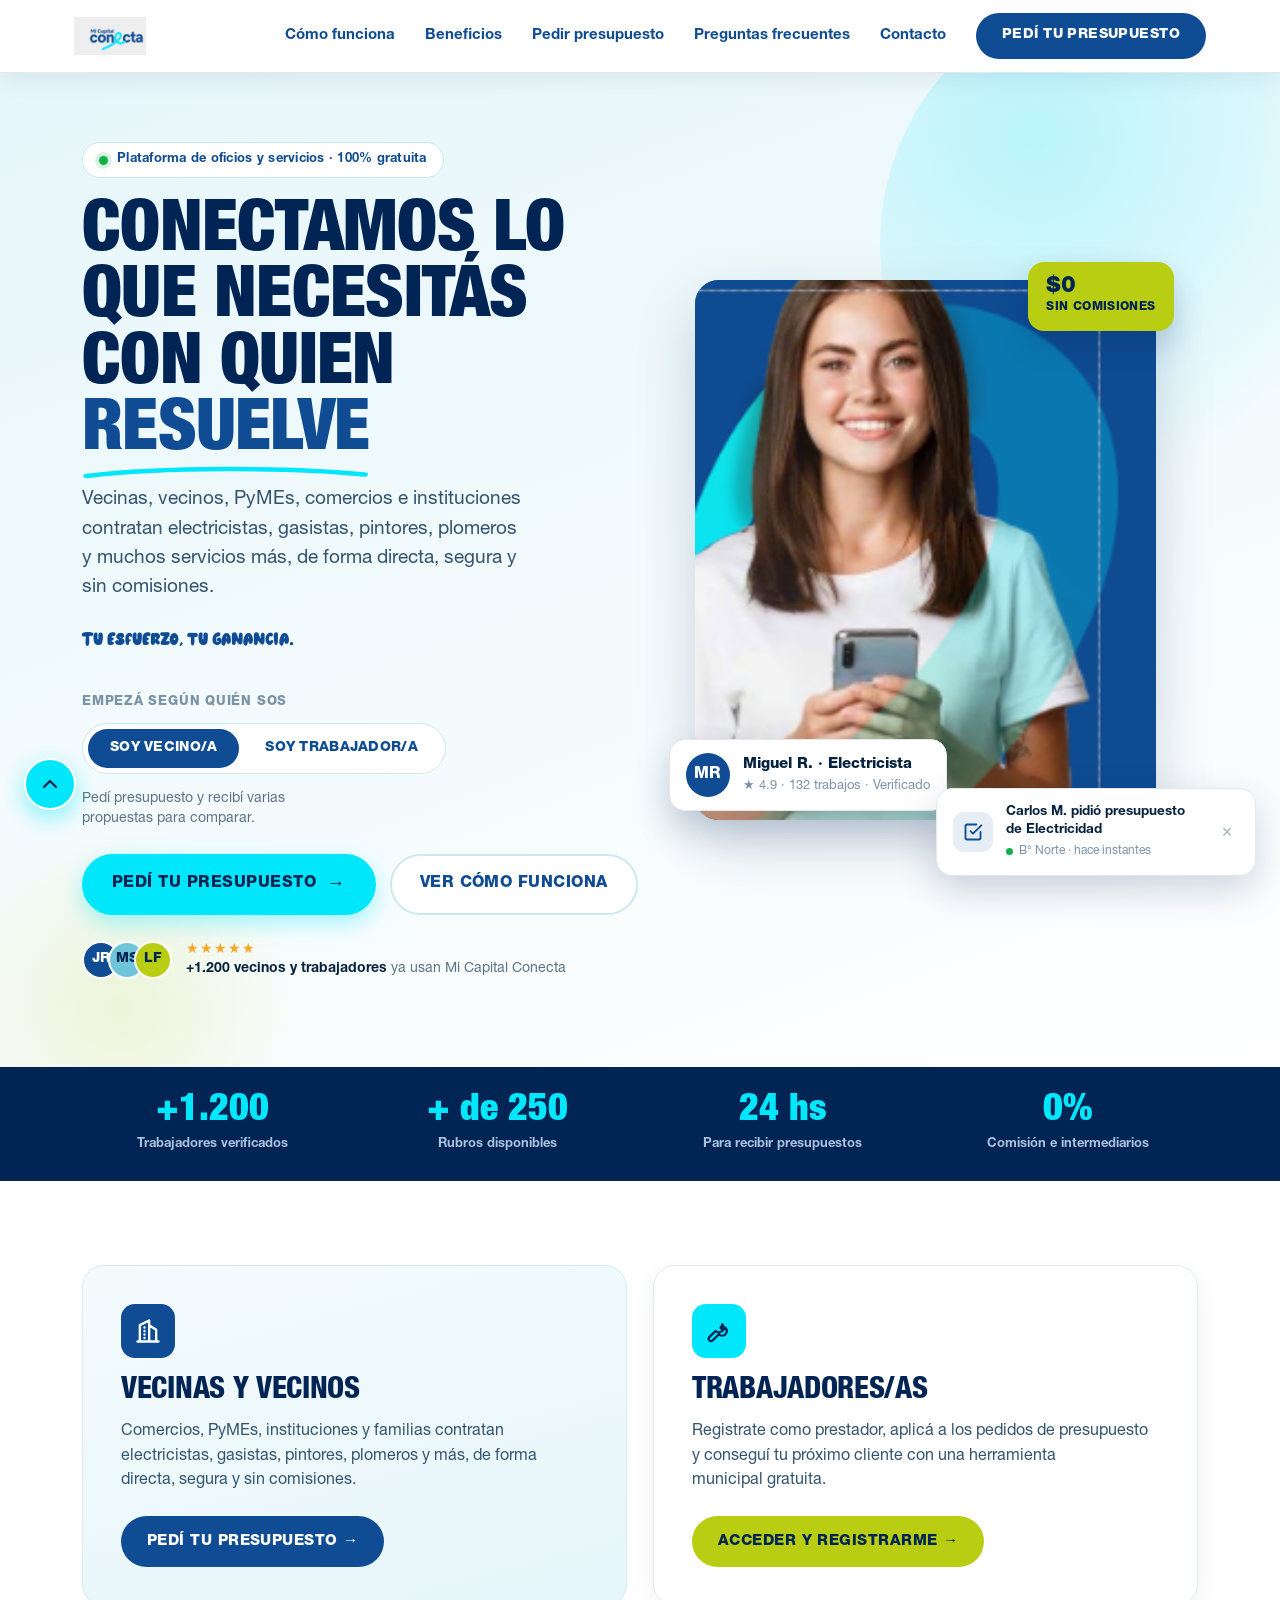
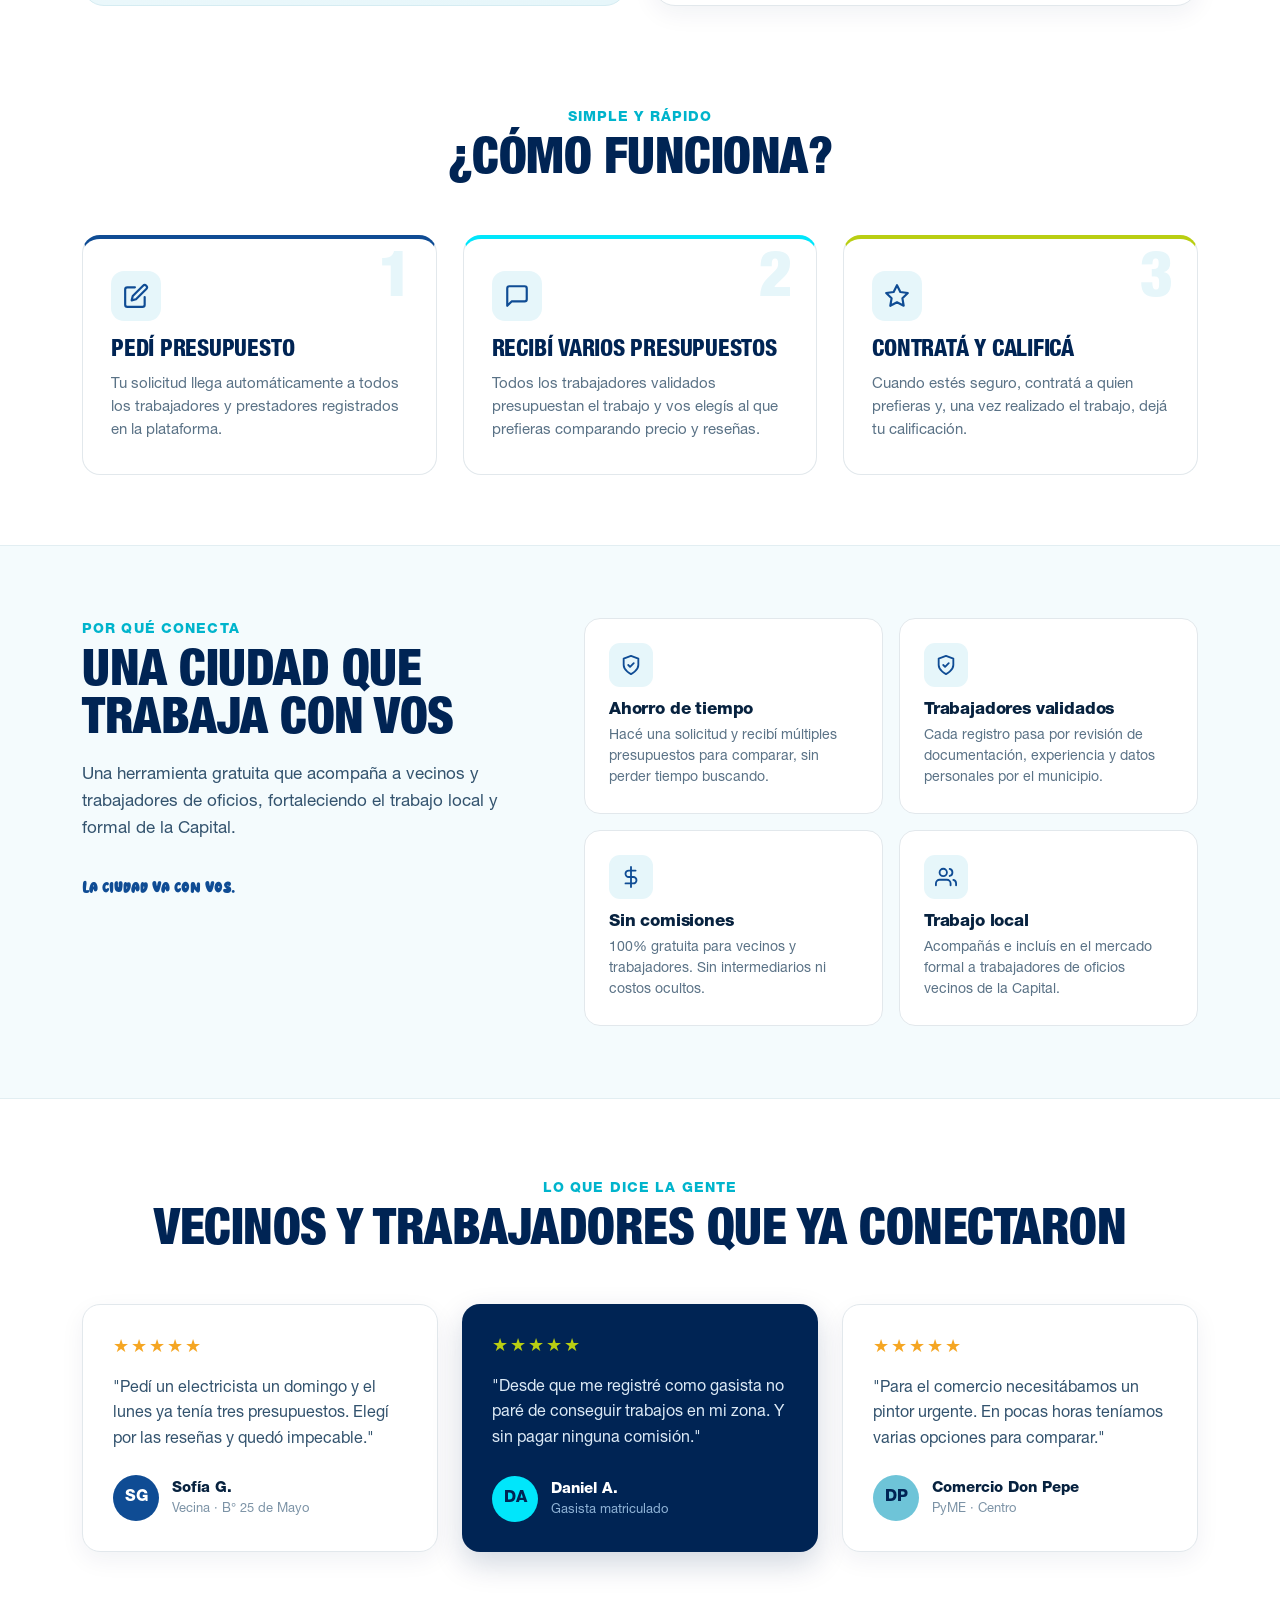
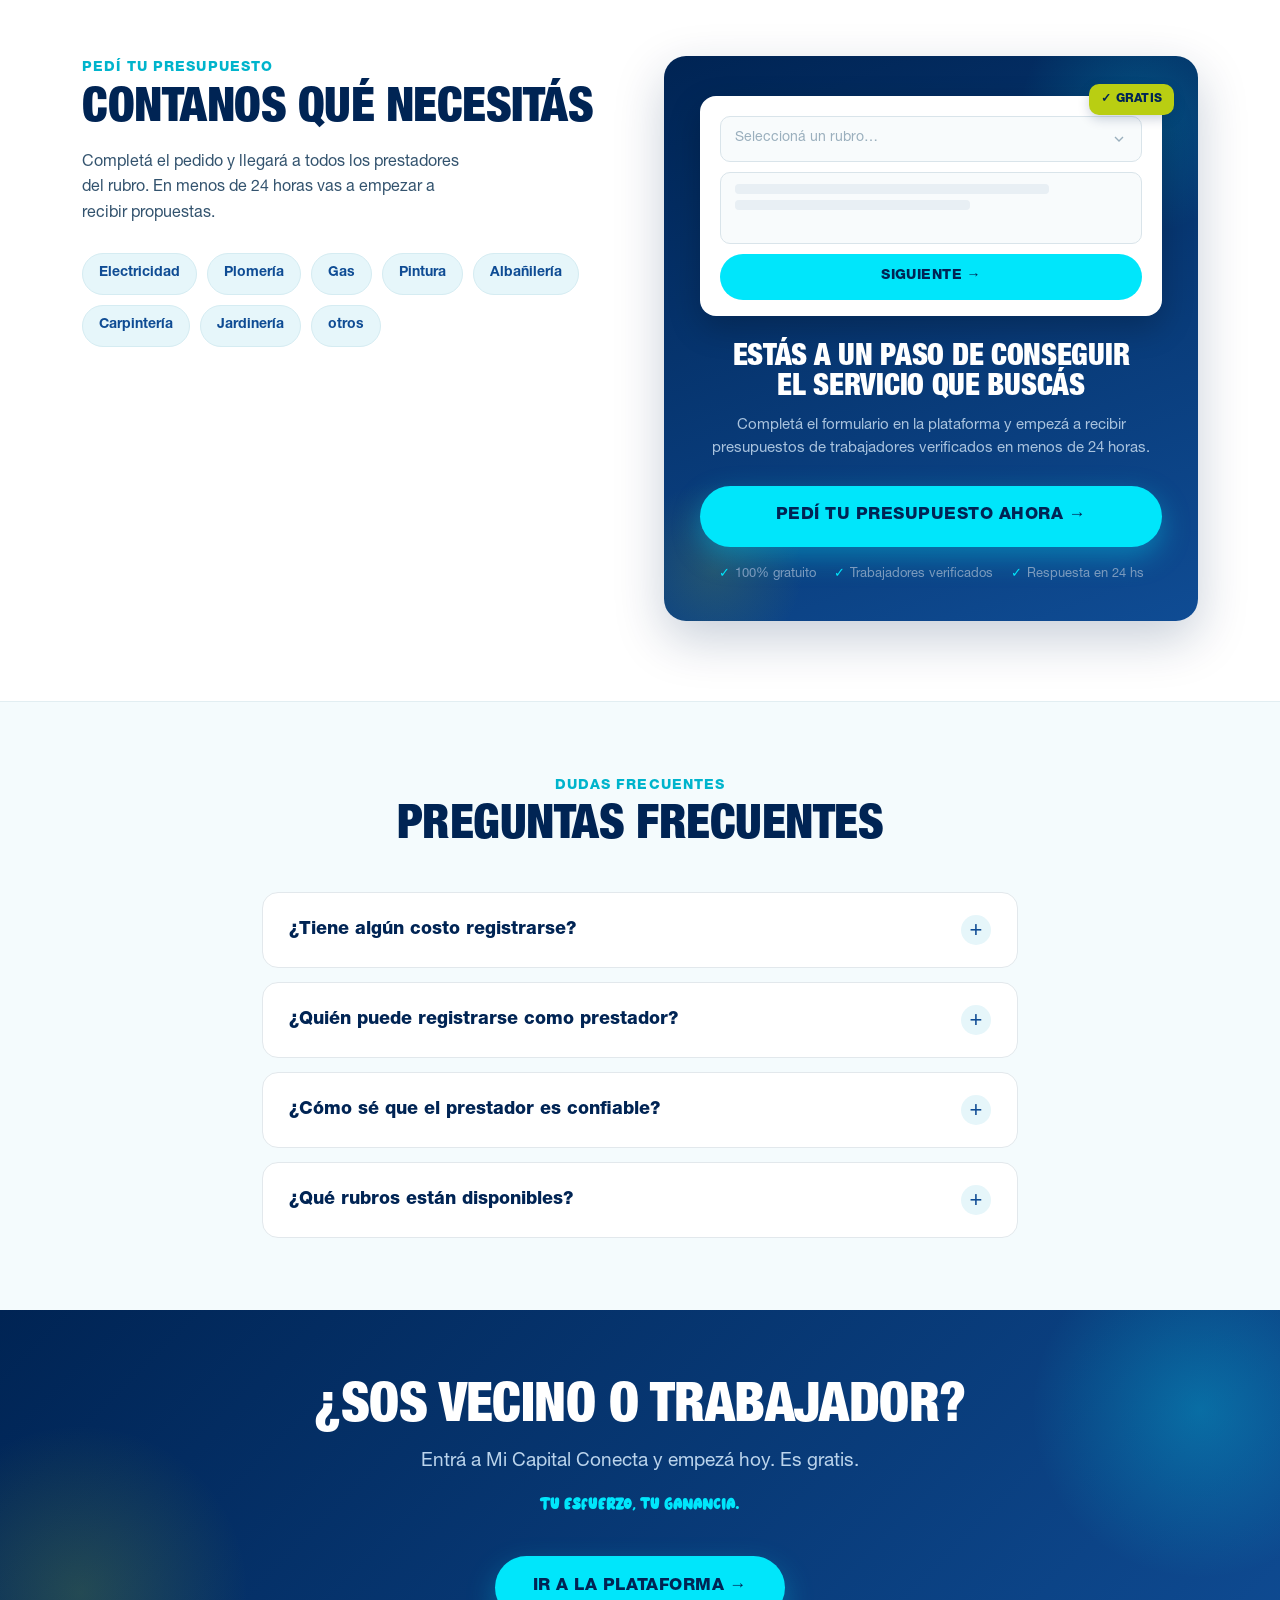
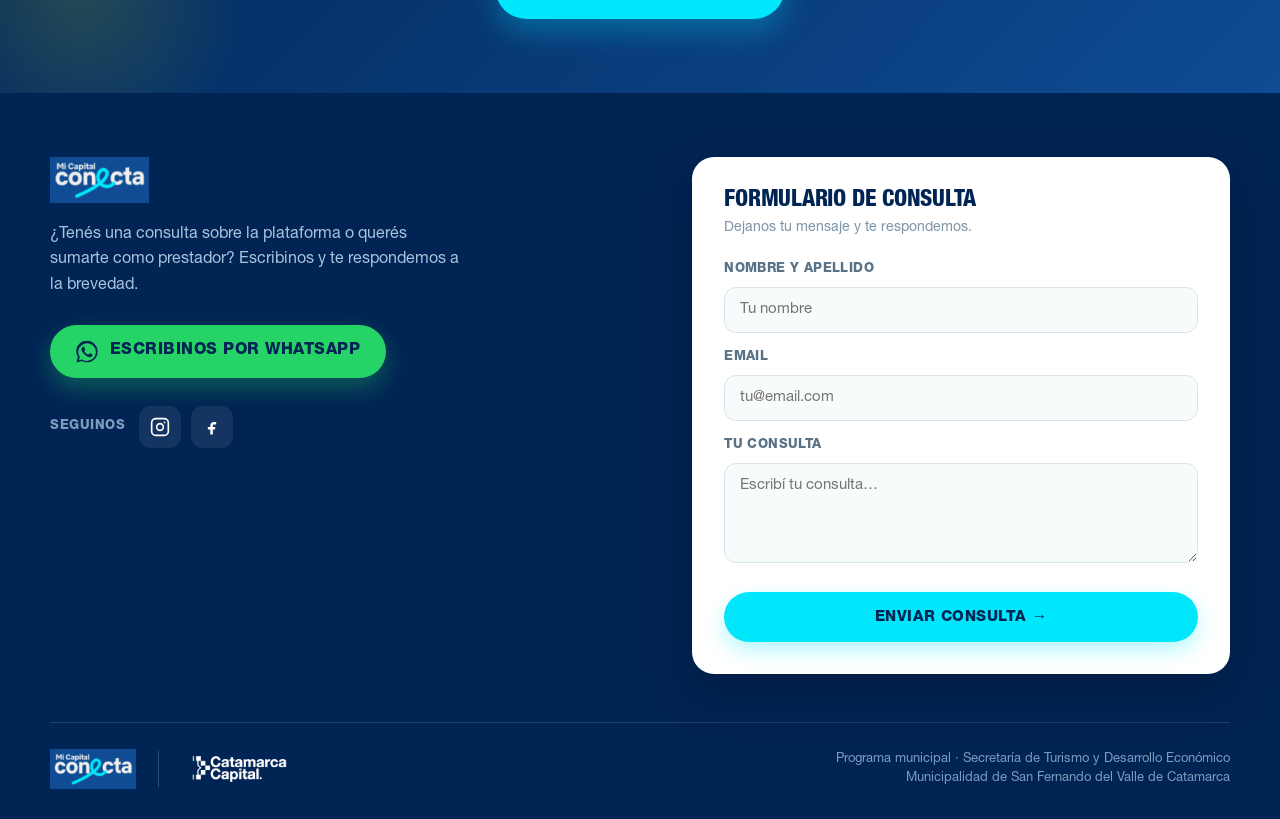
==== commit 8a1a28ec: "Restaurar nav links en desktop, hamburguesa solo en mobile" ====
--- a/project/index.html
+++ b/project/index.html
@@ -74,8 +74,8 @@
       body, #root { overflow-x: hidden; }
 
       /* Nav */
-      .nav-desktop-cta { display: none !important; }
-      .nav-hamburger   { display: block !important; }
+      .nav-desktop  { display: none !important; }
+      .nav-hamburger { display: block !important; }
 
       /* Hero */
       .hero-grid {
@@ -266,13 +266,15 @@
       e('div', { style: { maxWidth: 1180, margin: '0 auto', padding: '13px 24px', display: 'flex', alignItems: 'center', justifyContent: 'space-between' } },
         e('img', { src: 'assets/conecta-color.png', alt: 'Mi Capital Conecta', style: { height: 38, width: 'auto', display: 'block' } }),
 
-        // Desktop: solo CTA
-        e('a', {
-          href: 'https://catamarca.qxm.com.ar/pedido/nuevo',
-          target: '_blank', rel: 'noopener',
-          className: 'nav-desktop-cta',
-          style: { fontFamily: 'var(--font-heading)', fontWeight: 800, fontSize: 14, textTransform: 'uppercase', letterSpacing: '.03em', color: '#fff', background: '#0F4C94', borderRadius: 999, padding: '12px 26px', textDecoration: 'none' },
-        }, 'Pedí tu presupuesto'),
+        // Desktop: links + CTA
+        e('nav', { className: 'nav-desktop', style: { display: 'flex', alignItems: 'center', gap: 30 } },
+          NAV.map((n, i) => e('a', { key: i, href: n.href, className: 'mcc-link', style: { fontSize: 15, fontWeight: 600, color: '#0F4C94', textDecoration: 'none' } }, n.label)),
+          e('a', {
+            href: 'https://catamarca.qxm.com.ar/pedido/nuevo',
+            target: '_blank', rel: 'noopener',
+            style: { fontFamily: 'var(--font-heading)', fontWeight: 800, fontSize: 14, textTransform: 'uppercase', letterSpacing: '.03em', color: '#fff', background: '#0F4C94', borderRadius: 999, padding: '12px 26px', textDecoration: 'none' },
+          }, 'Pedí tu presupuesto')
+        ),
 
         // Mobile: hamburguesa
         e('button', {
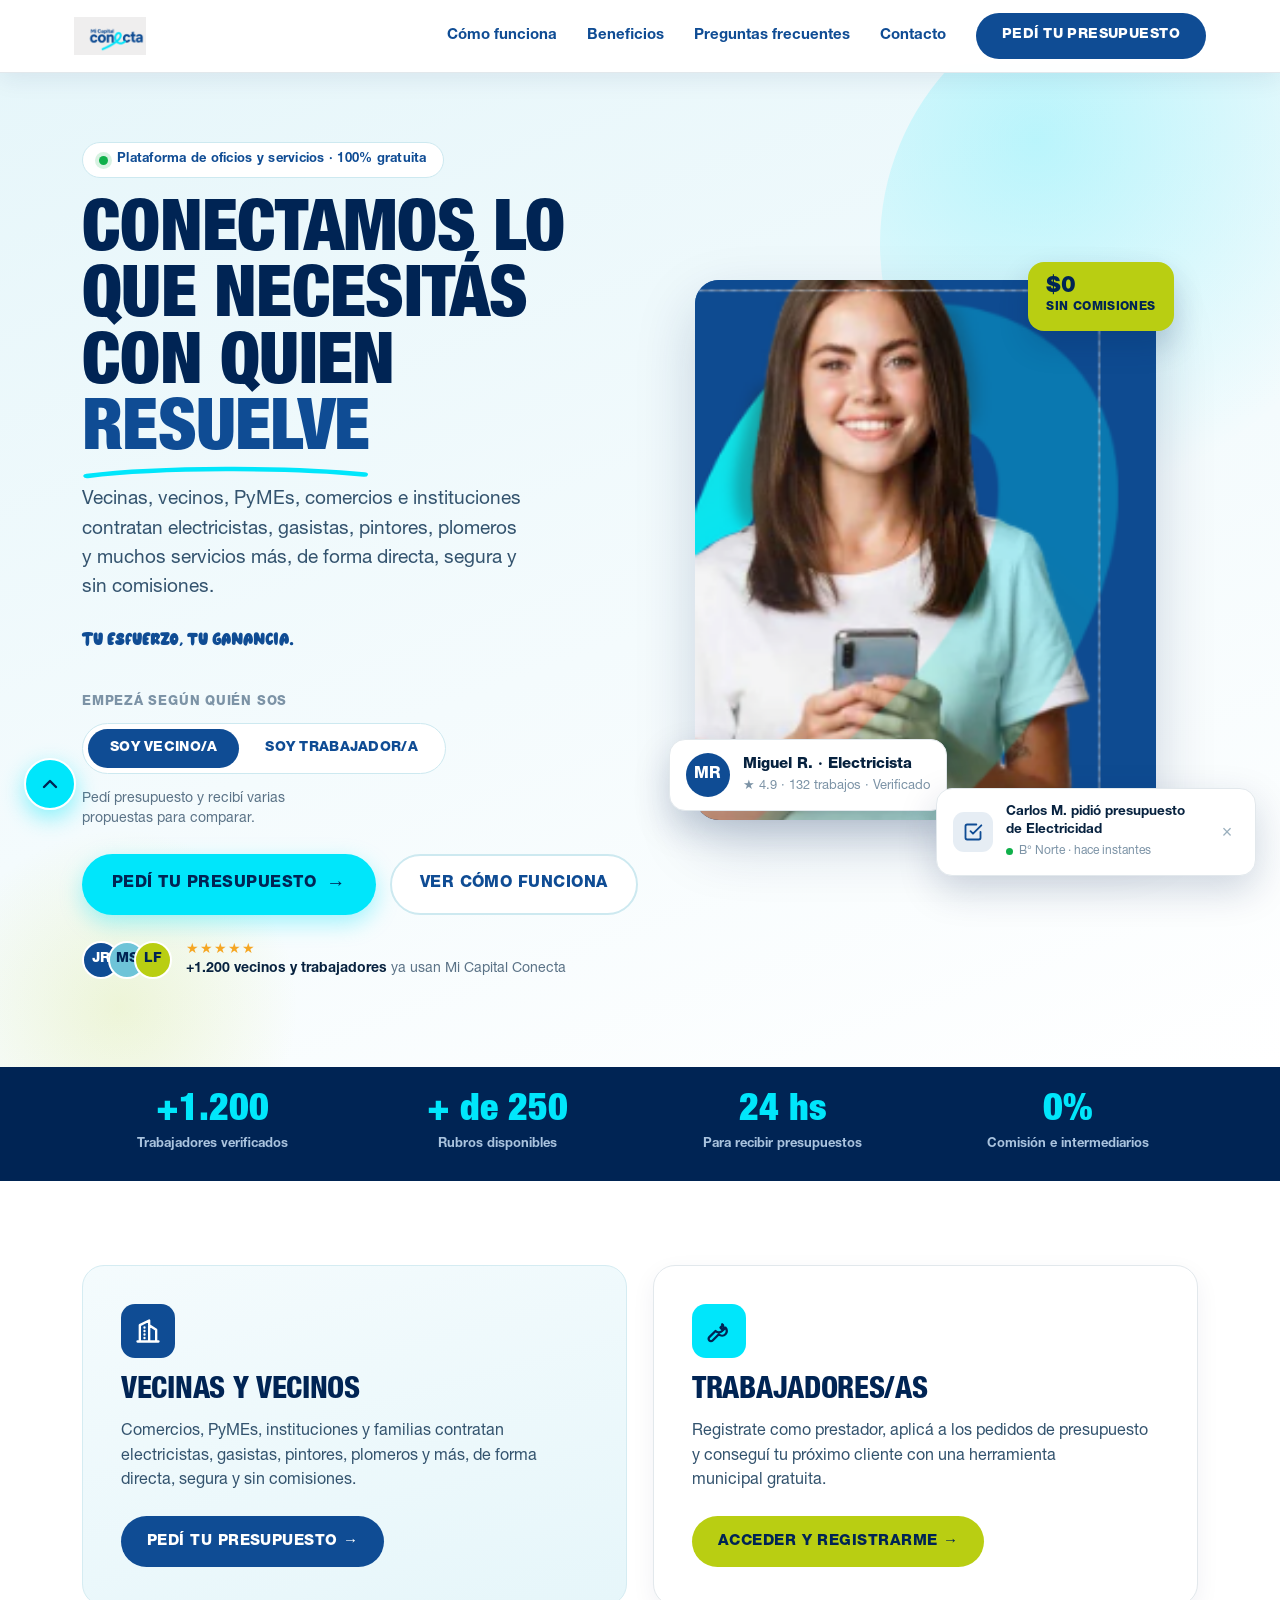
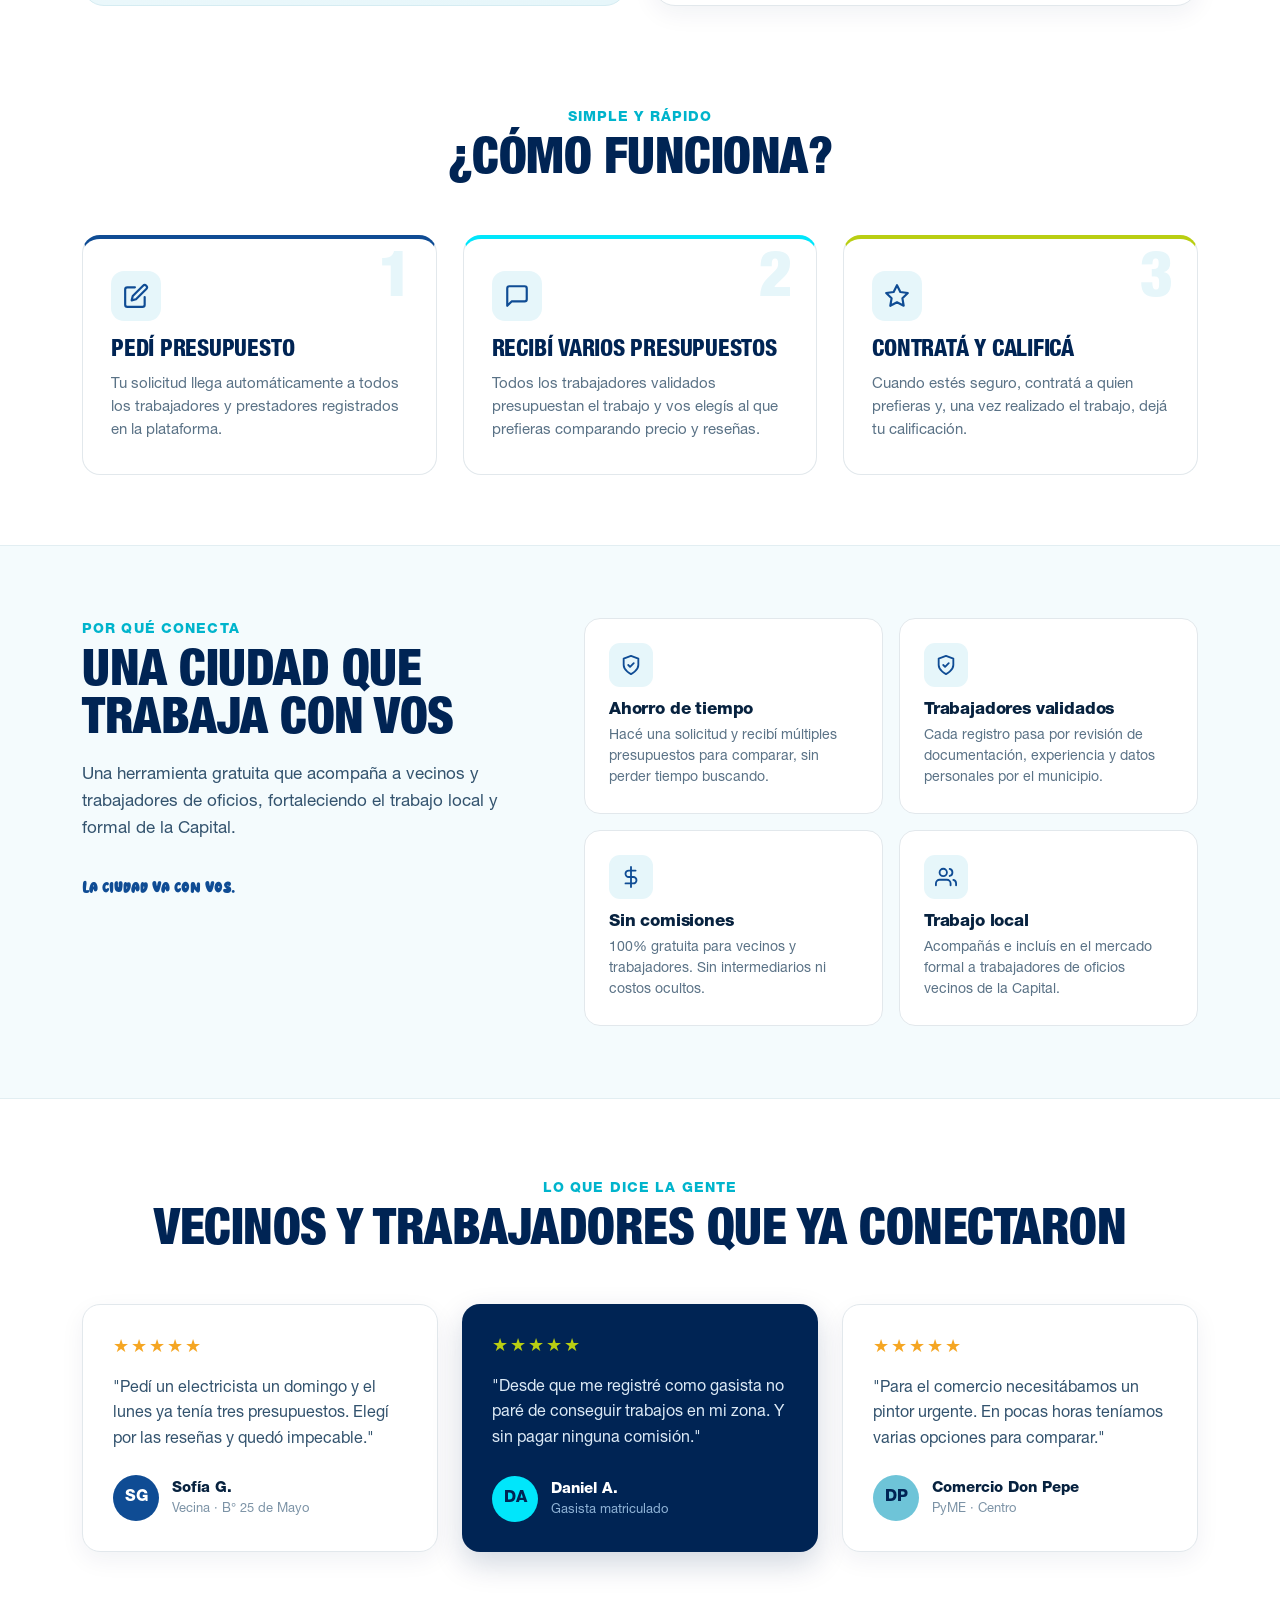
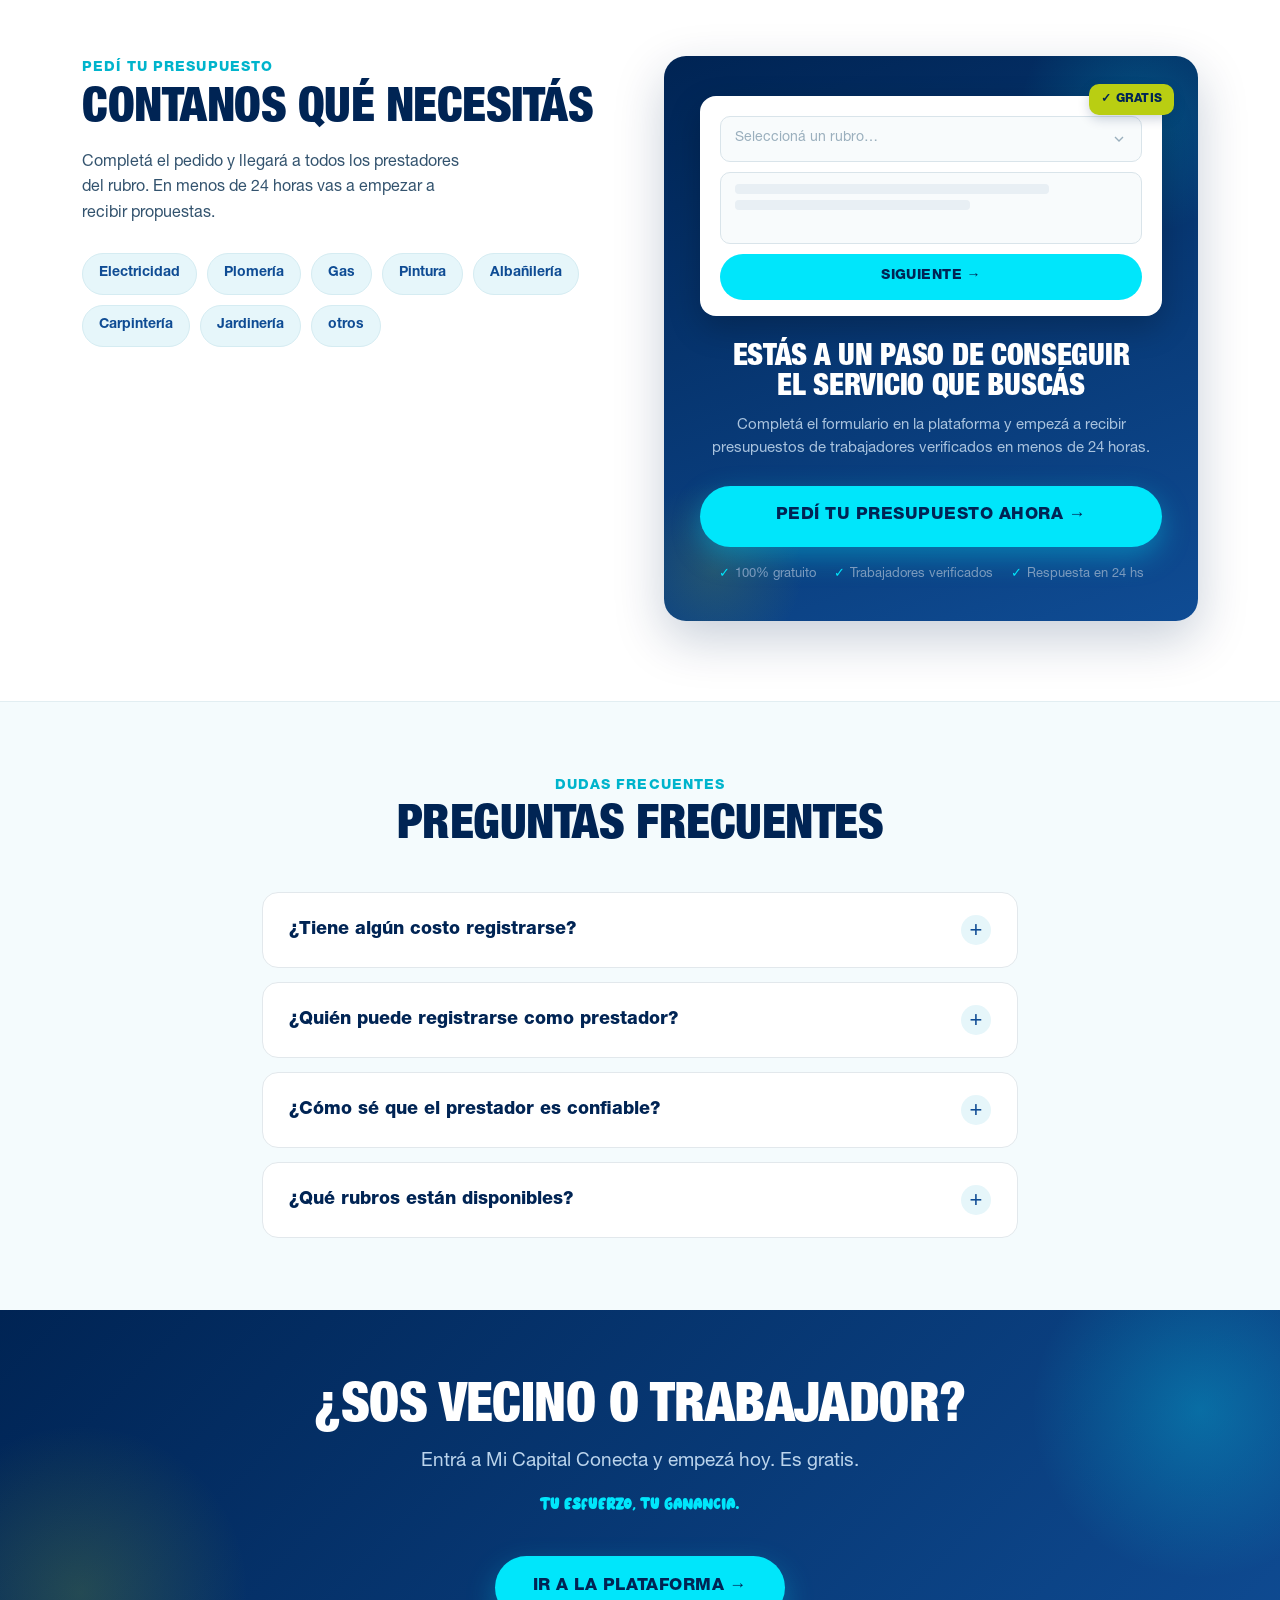
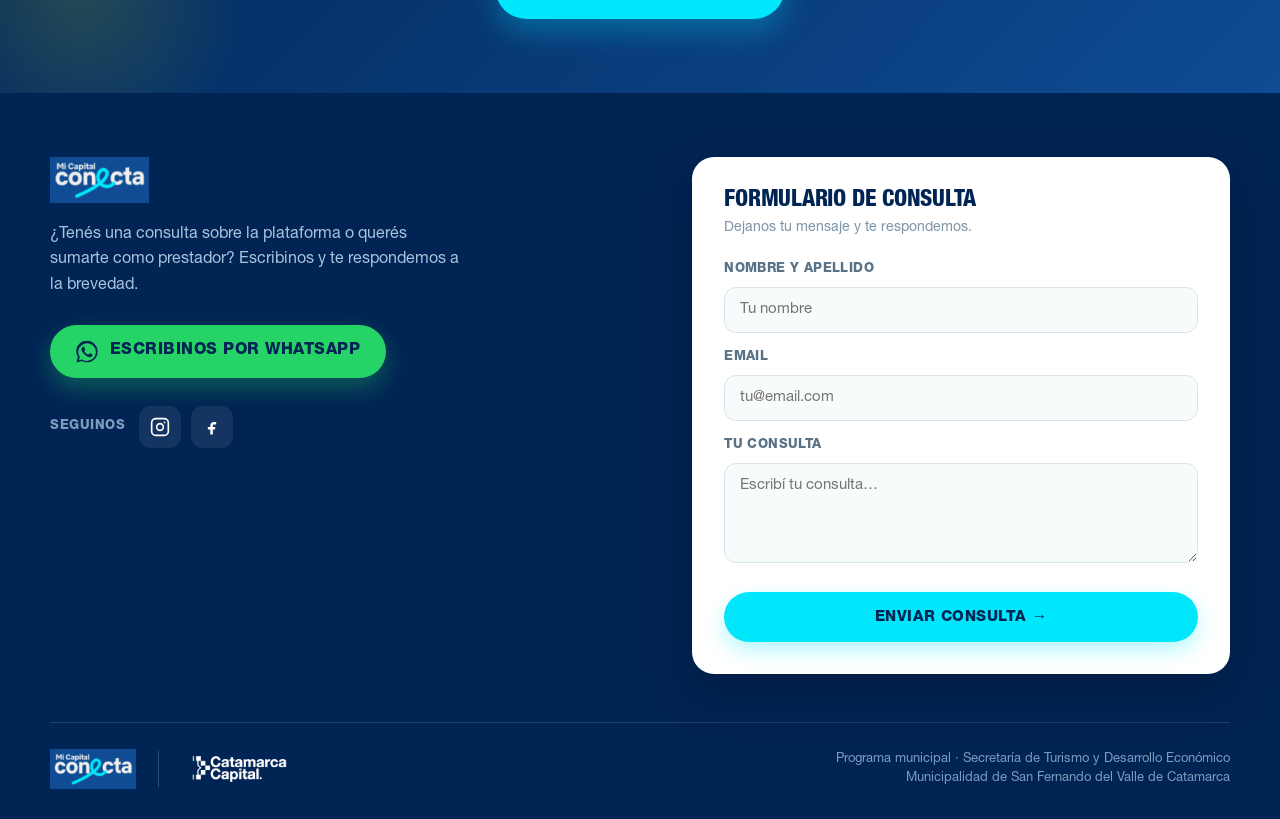
==== commit 8b176f2e: "Quitar 'Pedir presupuesto' del nav, ya está en el botón" ====
--- a/project/index.html
+++ b/project/index.html
@@ -254,11 +254,10 @@
     const [open, setOpen] = useState(false);
     const close = () => setOpen(false);
     const NAV = [
-      { href: '#como',        label: 'Cómo funciona' },
-      { href: '#porque',      label: 'Beneficios' },
-      { href: '#presupuesto', label: 'Pedir presupuesto' },
-      { href: '#faq',         label: 'Preguntas frecuentes' },
-      { href: '#contacto',    label: 'Contacto' },
+      { href: '#como',     label: 'Cómo funciona' },
+      { href: '#porque',   label: 'Beneficios' },
+      { href: '#faq',      label: 'Preguntas frecuentes' },
+      { href: '#contacto', label: 'Contacto' },
     ];
     return e('header', {
       style: { position: 'fixed', left: 0, right: 0, top: 0, zIndex: 40, background: 'rgba(255,255,255,.97)', backdropFilter: 'blur(12px)', borderBottom: '1px solid #E2E8EC', boxShadow: '0 6px 24px rgba(0,36,84,.08)' },
